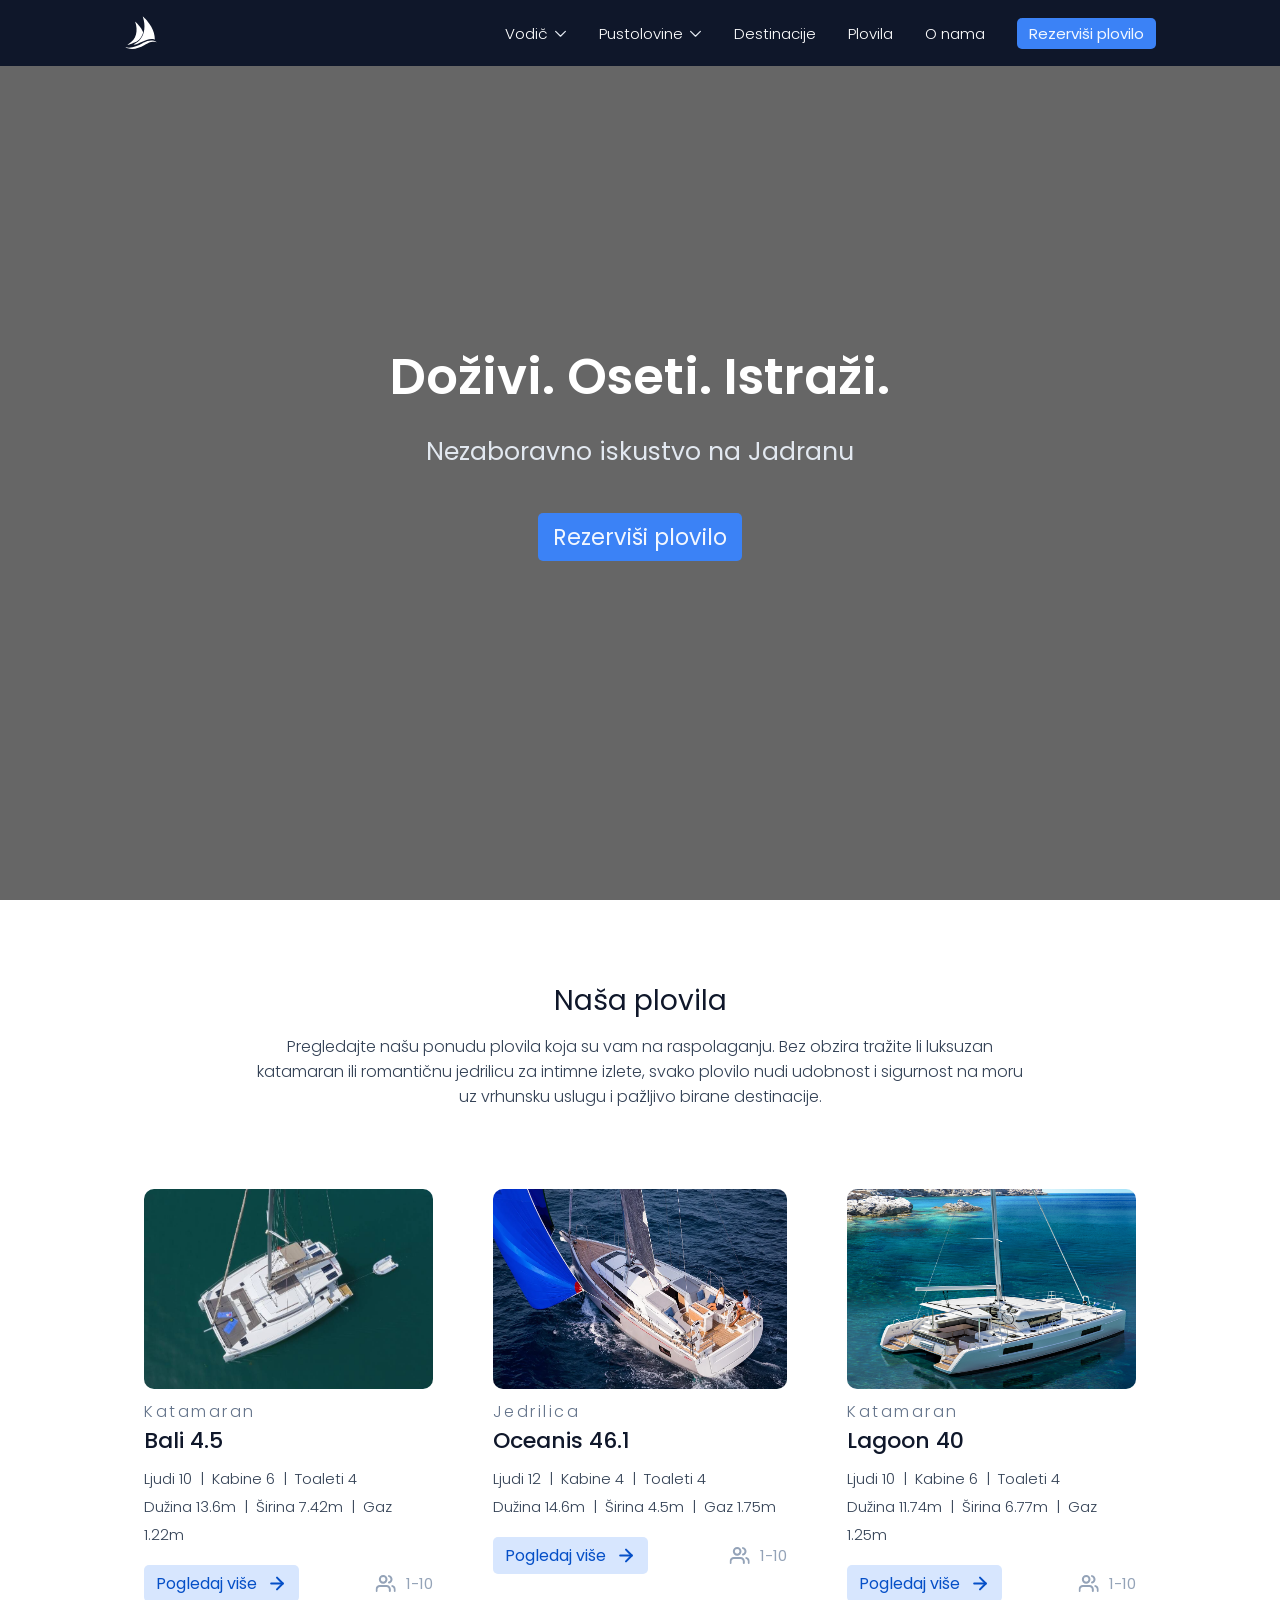
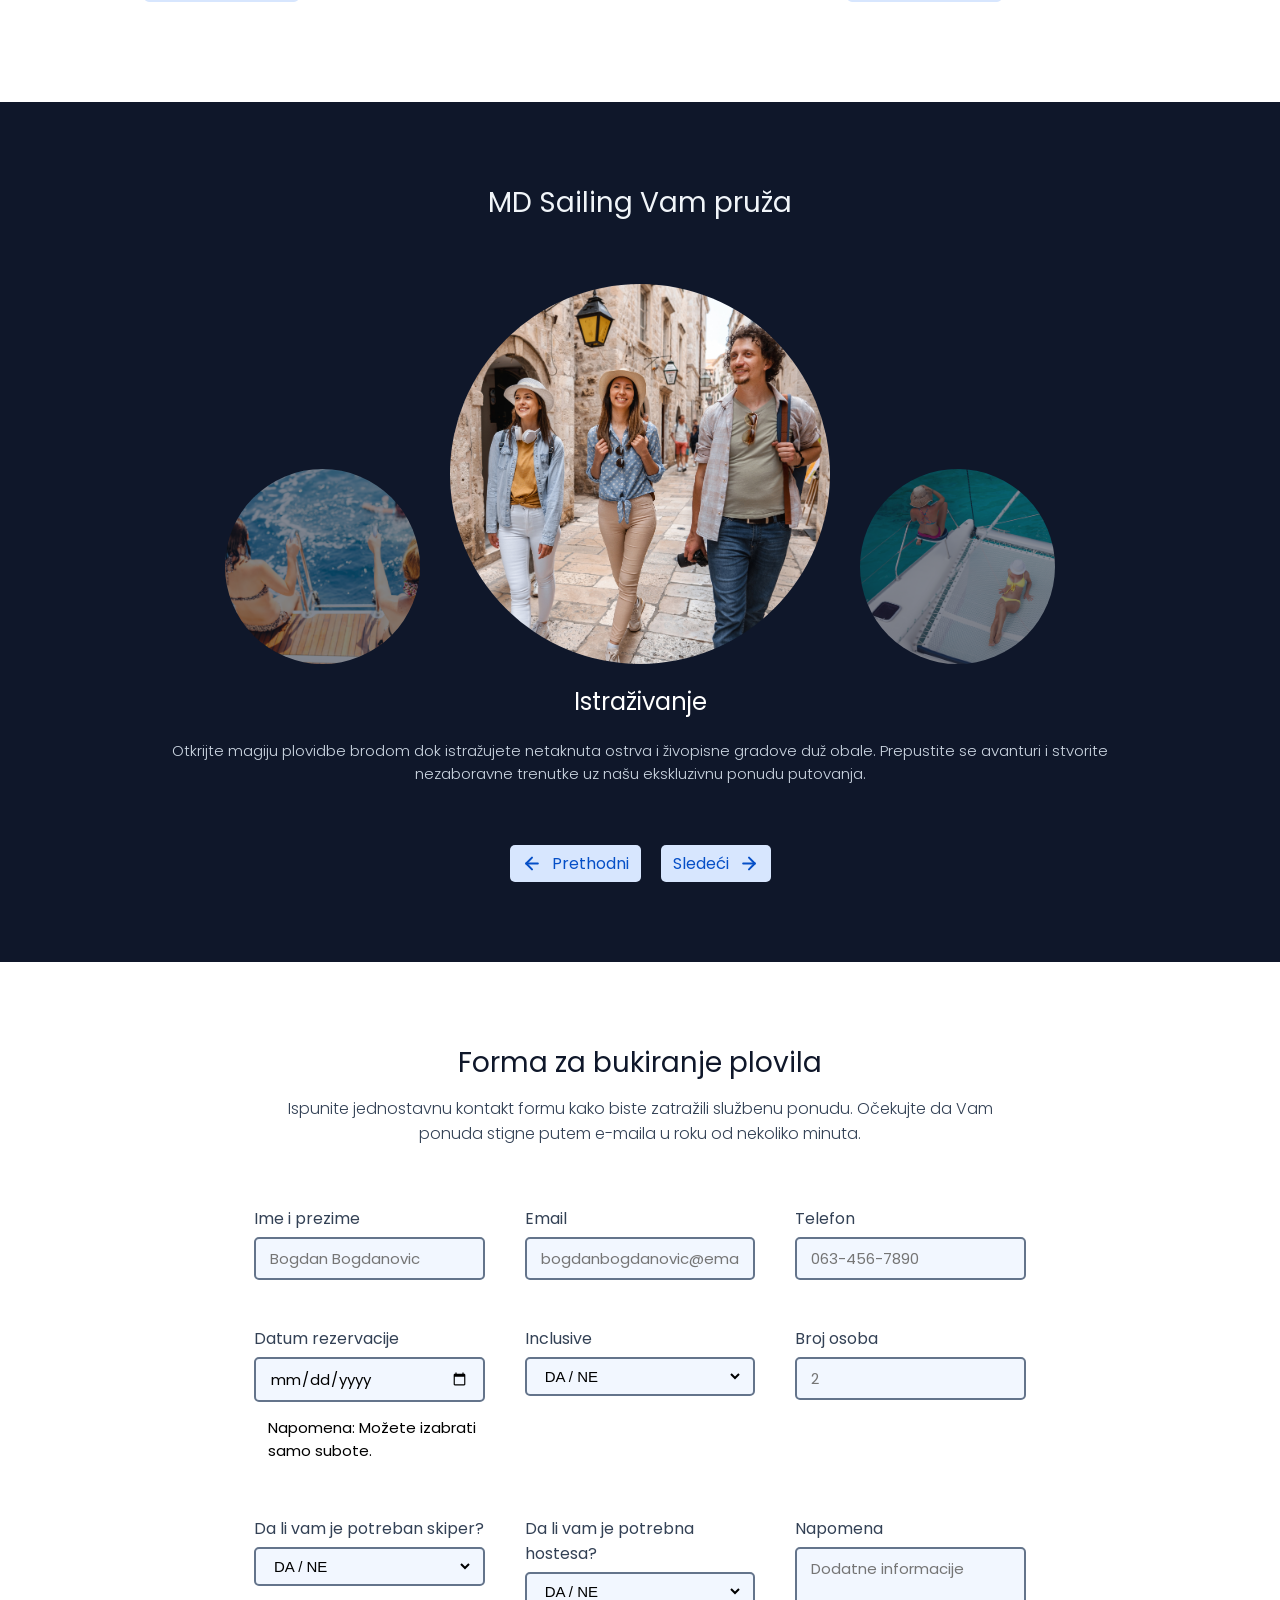
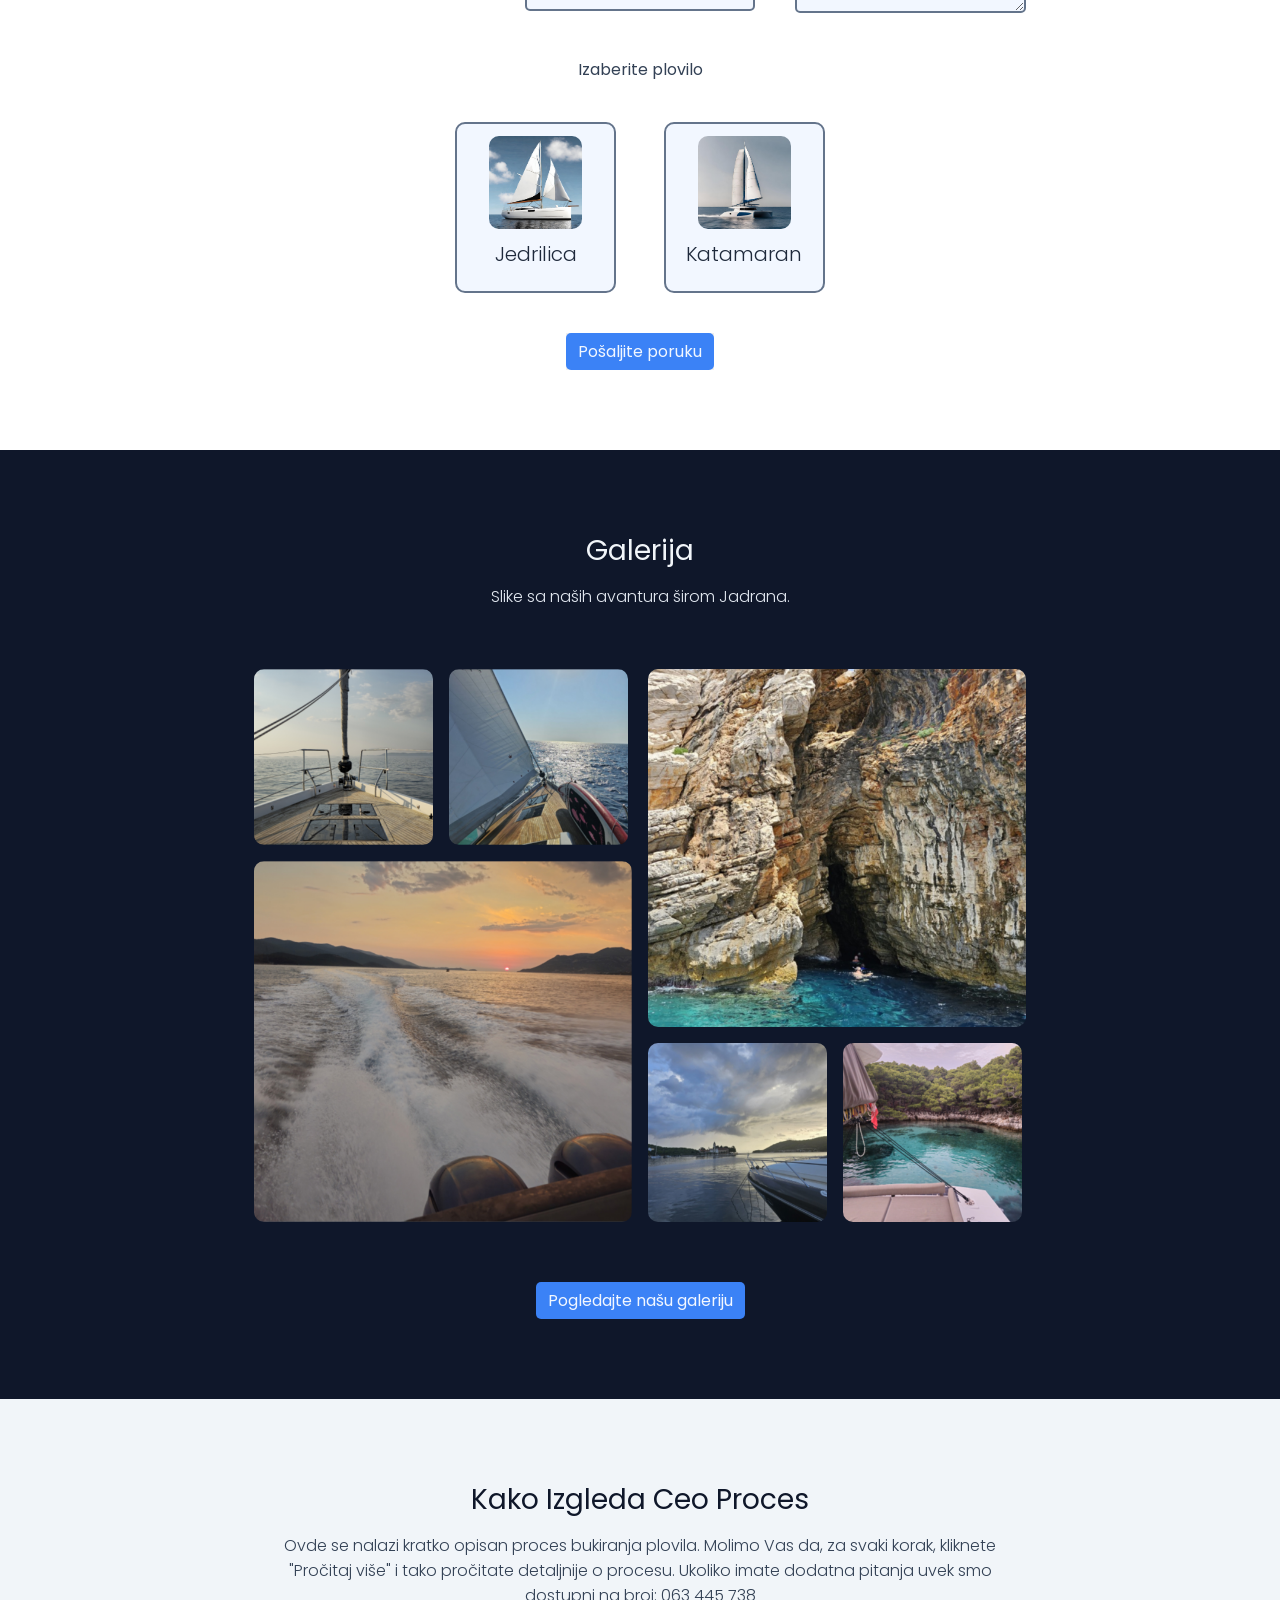
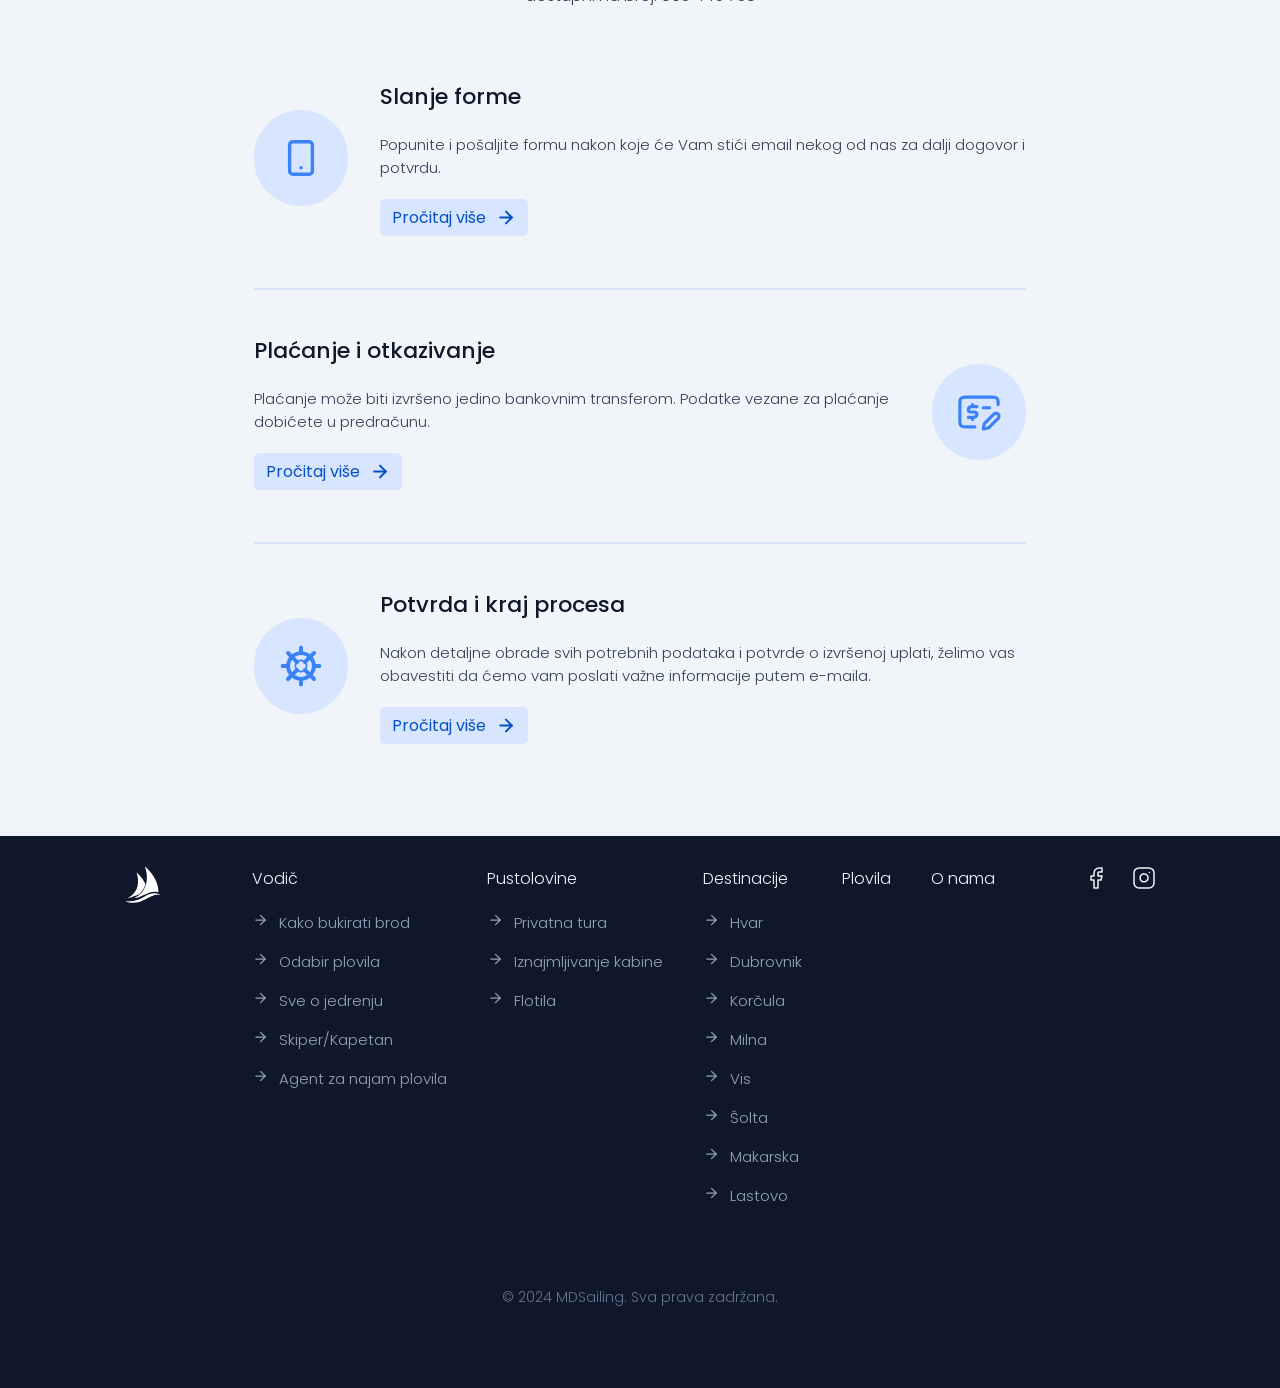
==== index.html @ d5109cc8 "Initial commit" ====
<!DOCTYPE html>
<html lang="sr">

<head>
    <meta charset="UTF-8">
    <meta name="viewport" content="width=device-width, initial-scale=1.0">
    <title>MD Sailing - vaš put to nezaboravnog iskustva na moru</title>
    <link rel="stylesheet" href="style.css">
    <link rel="preconnect" href="https://fonts.googleapis.com">
    <link rel="preconnect" href="https://fonts.gstatic.com" crossorigin>
    <link href="https://fonts.googleapis.com/css2?family=Poppins:wght@300;400;500;600&display=swap" rel="stylesheet">
    <link rel="icon" type="image/x-icon" href="./assets/logo/Logo.ico">
</head>

<body>
    <header class="header">
        <nav class="header__nav">
            <a class="header__logo-link" href="/index.html" >
                <img class="header__logo" src="./assets/svgs/logo-temp.svg" alt="logo" />
            </a>
            <ul class="header__list">
                <li class="header__item header__item__dropdown" id="vodic">
                    <a class="header__anchor">
                        Vodič
                    </a>
                    <img class="header__item__arrow" id="vodic-arrow" src="./assets/svgs/arrow-down.svg" alt="strelica na dole" />
                </li>
                <li class="header__item header__item__dropdown" id="pustolovine">
                    <a class="header__anchor">
                        Pustolovine
                    </a>
                    <img class="header__item__arrow" id="pustolovine-arrow" src="./assets/svgs/arrow-down.svg" alt="strelica na dole" />
                </li>
                <li class="header__item">
                    <a href="/destinacije" class="header__anchor">
                        Destinacije
                    </a>
                </li>
                <li class="header__item">
                    <a href="/plovila" class="header__anchor">
                        Plovila
                    </a>
                </li>
                <li class="header__item">
                    <a href="/o-nama" class="header__anchor">
                        O nama
                    </a>
                </li>
                <li class="header__item">
                    <a href="/index.html#sailing-form" class="CTA CTA__default CTA__primary">
                        Rezerviši plovilo
                    </a>
                </li>
            </ul>
            <button class="header__button" id="burgerButton" aria-label="burger button">
                <hr class="header__hr" id="hr1">
                <hr class="header__hr" id="hr2">
                <hr class="header__hr" id="hr3">
            </button>
            <menu class="header__menu" id="menu">
                <li class="header__menu__item" id="vodic-hamburger">
                    <a class="header__menu__anchor"> Vodič </a>
                    <img class="header__item__arrow" id="vodic-hamburger-arrow" src="./assets/svgs/arrow-down.svg" alt="strelica na dole" />
                </li>
                <menu class="header__vodic-hamburger-menu" id="vodic-hamburger-menu" >
                    <a class="header__vodic-hamburger-menu__item" href="/vodic.html#link-1" >
                        <img class="header__vodic-hamburger-menu__icon" src="./assets/svgs/footer-sublink-arrow.svg" />
                        <p class="header__vodic-hamburger-menu__text" >Kako bukirati brod</p>
                    </a>
                    <a class="header__vodic-hamburger-menu__item" href="/vodic.html#link-2" >
                        <img class="header__vodic-hamburger-menu__icon" src="./assets/svgs/footer-sublink-arrow.svg" />
                        <p class="header__vodic-hamburger-menu__text" >Sve o jedrenju</p>
                    </a>
                    <a class="header__vodic-hamburger-menu__item" href="/vodic.html#link-3" >
                        <img class="header__vodic-hamburger-menu__icon" src="./assets/svgs/footer-sublink-arrow.svg" />
                        <p class="header__vodic-hamburger-menu__text" >Odabir plovila</p>
                    </a>
                    <a class="header__vodic-hamburger-menu__item" href="/vodic.html#link-4" >
                        <img class="header__vodic-hamburger-menu__icon" src="./assets/svgs/footer-sublink-arrow.svg" />
                        <p class="header__vodic-hamburger-menu__text" >Skiper / Kapetan</p>
                    </a>
                    <a class="header__vodic-hamburger-menu__item" href="/vodic.html#link-5" >
                        <img class="header__vodic-hamburger-menu__icon" src="./assets/svgs/footer-sublink-arrow.svg" />
                        <p class="header__vodic-hamburger-menu__text" >Agent za najam plovila</p>
                    </a>
                </menu>
                <li class="header__menu__item" id="pustolovine-hamburger">
                    <a class="header__menu__anchor"> Pustolovine
                    </a>
                    <img class="header__item__arrow" id="pustolovine-hamburger-arrow" src="./assets/svgs/arrow-down.svg" alt="strelica na dole" />
                </li>
                <menu class="header__pustolovine-hamburger-menu" id="pustolovine-hamburger-menu" >
                    <a class="header__pustolovine-hamburger-menu__item" href="/pustolovine.html#link-1" >
                        <img class="header__pustolovine-hamburger-menu__icon" src="./assets/svgs/footer-sublink-arrow.svg" />
                        <p class="header__pustolovine-hamburger-menu__text" >Privatna tura</p>
                    </a>
                    <a class="header__pustolovine-hamburger-menu__item" href="/pustolovine.html#link-2" >
                        <img class="header__pustolovine-hamburger-menu__icon" src="./assets/svgs/footer-sublink-arrow.svg" />
                        <p class="header__pustolovine-hamburger-menu__text" >Iznajmljivanje kabine</p>
                    </a>
                    <a class="header__pustolovine-hamburger-menu__item" href="/pustolovine.html#link-3" >
                        <img class="header__pustolovine-hamburger-menu__icon" src="./assets/svgs/footer-sublink-arrow.svg" />
                        <p class="header__pustolovine-hamburger-menu__text" >Flotila</p>
                    </a>
                </menu>
                <li class="header__menu__item">
                    <a href="/destinacije" class="header__menu__anchor"> Destinacije
                    </a>
                </li>
                <li class="header__menu__item">
                    <a href="/plovila" class="header__menu__anchor"> Plovila
                    </a>
                </li>
                <li class="header__menu__item">
                    <a href="/o-nama" class="header__menu__anchor"> O nama
                    </a>
                </li>
                <li class="header__menu__item">
                    <a href="/index.html#sailing-form" class="CTA CTA__small CTA__primary">
                        Rezerviši plovilo
                    </a>
                </li>
            </menu>
        </nav>
        <menu class="header__vodic-menu" id="vodic-menu">
            <a class="header__vodic-menu__item" href="/vodic.html#link-1" >
                <img class="header__vodic-menu__icon" src="./assets/svgs/vodic-icon-1.svg" />
                <p class="header__vodic-menu__text" >Kako bukirati brod</p>
            </a>
            <a class="header__vodic-menu__item" href="/vodic.html#link-2" >
                <img class="header__vodic-menu__icon" src="./assets/svgs/vodic-icon-2.svg" />
                <p class="header__vodic-menu__text" >Odabir plovila</p>
            </a>
            <a class="header__vodic-menu__item" href="/vodic.html#link-3" >
                <img class="header__vodic-menu__icon" src="./assets/svgs/vodic-icon-3.svg" />
                <p class="header__vodic-menu__text" >Sve o jedrenju</p>
            </a>
            <a class="header__vodic-menu__item" href="/vodic.html#link-4" >
                <img class="header__vodic-menu__icon" src="./assets/svgs/vodic-icon-4.svg" />
                <p class="header__vodic-menu__text" >Skiper / Kapetan</p>
            </a>
            <a class="header__vodic-menu__item" href="/vodic.html#link-5" >
                <img class="header__vodic-menu__icon" src="./assets/svgs/vodic-icon-5.svg" />
                <p class="header__vodic-menu__text" >Agent za najam plovila</p>
            </a>
        </menu>
        <menu class="header__pustolovine-menu" id="pustolovine-menu">
            <a class="header__pustolovine-menu__item" href="/pustolovine.html#link-1" >
                <img class="header__pustolovine-menu__icon" src="./assets/svgs/pustolovina-icon-1.svg" />
                <p class="header__pustolovine-menu__text" >Privatna tura</p>
            </a>
            <a class="header__pustolovine-menu__item" href="/pustolovine.html#link-2" >
                <img class="header__pustolovine-menu__icon" src="./assets/svgs/pustolovina-icon-2.svg" />
                <p class="header__pustolovine-menu__text" >Iznajmljivanje kabine</p>
            </a>
            <a class="header__pustolovine-menu__item" href="/pustolovine.html#link-3" >
                <img class="header__pustolovine-menu__icon" src="./assets/svgs/pustolovina-icon-3.svg" />
                <p class="header__pustolovine-menu__text" >Flotila</p>
            </a>
        </menu>
    </header>
    <section class="section-hero" >
        <video class="section-hero__video" autoplay loop muted >
            <source src="./assets/images/home-page-video.mp4" type="video/mp4" >
        </video>
        <div class="section-hero__overlay" ></div>
        <div class="section-hero__text">
            <h1 class="heading__h1 section-hero__text__heading" > Doživi. Oseti. Istraži. </h1>
            <p class="paragraph__subheading-h1 paragraph__subheading-h1__lightmode section-hero__text__subheading" > Nezaboravno iskustvo na Jadranu </p>
        </div>
        <a class="CTA CTA__default CTA__primary" id="home-CTA" href="/index.html#sailing-form" >Rezerviši plovilo</a>
    </section>
    <section class="section section-plovila" >
        <div class="section__heading">
            <h2 class="heading__h2 heading__h2__lightmode" > Naša plovila </h2>
            <p class="paragraph__subheading-h2 paragraph__subheading-h2__lightmode" >Pregledajte našu ponudu plovila koja su vam na raspolaganju. Bez obzira tražite li luksuzan katamaran ili romantičnu jedrilicu za intimne izlete, svako plovilo nudi udobnost i sigurnost na moru uz vrhunsku uslugu i pažljivo birane destinacije.</p>
        </div>
        <div class="section-plovila__cards">
            <article class="section-plovila__card" >
                <img class="section-plovila__card__image" src="./assets/images/plovila/bali 4.5.jpg" alt="slika broda" />
                <div class="section-plovila__card__text">
                    <div class="section-plovila__card__title">
                        <p class="section-plovila__card__subheading" >Katamaran</p>
                        <p class="section-plovila__card__heading" >Bali 4.5</p>
                    </div>
                    <p class="section-plovila__card__paragraph" >
                        Ljudi 10 &nbsp|&nbsp Kabine 6 &nbsp|&nbsp Toaleti 4
                        <br>
                        Dužina 13.6m &nbsp|&nbsp Širina 7.42m &nbsp|&nbsp Gaz 1.22m
                    </p>
                </div>
                <div class="section-plovila__card__actions">
                    <a class="CTA CTA__small CTA__secondary" href="./plovila.html">Pogledaj više <img class="CTA__icon" src="./assets/svgs/arrow-right-secondary.svg" /></a>
                    <div class="section-plovila__card__info">
                        <img class="section-plovila__card__info__icon" src="./assets/svgs/users.svg" />
                        <p class="section-plovila__card__info__text" >  1-10 </p>
                    </div>
                </div>
            </article>
            <article class="section-plovila__card" >
                <img class="section-plovila__card__image" src="./assets/images/plovila/oceanis 46.1.webp" alt="slika broda" />
                <div class="section-plovila__card__text">
                    <div class="section-plovila__card__title">
                        <p class="section-plovila__card__subheading" >Jedrilica</p>
                        <p class="section-plovila__card__heading" >Oceanis 46.1</p>
                    </div>
                    <p class="section-plovila__card__paragraph" >
                        Ljudi 12 &nbsp|&nbsp Kabine 4 &nbsp|&nbsp Toaleti 4
                        <br>
                        Dužina 14.6m &nbsp|&nbsp Širina 4.5m &nbsp|&nbsp Gaz 1.75m
                    </p>
                </div>
                <div class="section-plovila__card__actions">
                    <a class="CTA CTA__small CTA__secondary" href="./plovila.html">Pogledaj više <img class="CTA__icon" src="./assets/svgs/arrow-right-secondary.svg" /></a>
                    <div class="section-plovila__card__info">
                        <img class="section-plovila__card__info__icon" src="./assets/svgs/users.svg" />
                        <p class="section-plovila__card__info__text" > 1-10 </p>
                    </div>
                </div>
            </article>
            <article class="section-plovila__card" >
                <img class="section-plovila__card__image" src="./assets/images/plovila/Lagoon-40.jpg" alt="slika broda" />
                <div class="section-plovila__card__text">
                    <div class="section-plovila__card__title">
                        <p class="section-plovila__card__subheading" >Katamaran</p>
                        <p class="section-plovila__card__heading" >Lagoon 40</p>
                    </div>
                    <p class="section-plovila__card__paragraph" >
                        Ljudi 10 &nbsp|&nbsp Kabine 6 &nbsp|&nbsp Toaleti 4
                        <br>
                        Dužina 11.74m &nbsp|&nbsp Širina 6.77m &nbsp|&nbsp Gaz 1.25m
                    </p>
                </div>
                <div class="section-plovila__card__actions">
                    <a class="CTA CTA__small CTA__secondary" href="./plovila.html">Pogledaj više <img class="CTA__icon" src="./assets/svgs/arrow-right-secondary.svg" /></a>
                    <div class="section-plovila__card__info">
                        <img class="section-plovila__card__info__icon" src="./assets/svgs/users.svg" />
                        <p class="section-plovila__card__info__text" > 1-10 </p>
                    </div>
                </div>
            </article>
        </div>
    </section>
    <section class="section section-plovila-2" >
        <div class="section__heading">
            <h2 class="heading__h2 heading__h2__darkmode" >MD Sailing Vam pruža</h2>
        </div>
        <div class="section-plovila-2__cards" >
            <article class="section-plovila-2__card-2" >
             
                <!-- <img class="section-plovila-2__card-2__image" src="./assets/images/prednosti/Istrazivanje.jpg" />
                <p class="section-plovila-2__card__heading" >Istraživanje</p>
                <p class="section-plovila-2__card__paragraph" >Otkrijte magiju plovidbe brodom dok istražujete netaknuta ostrva i živopisne gradove duž obale.
                    Prepustite se avanturi i stvorite nezaboravne trenutke uz našu ekskluzivnu ponudu putovanja.</p> -->
             
            </article>         
        </div>
        <div class="slider-btn-container">
            <a class="slider-btn CTA CTA__secondary CTA__small" id="prev">
                <img class="CTA__icon left-arrow" src="./assets/svgs/arrow-left-secondary.svg">
                Prethodni
            </a>
            <a class="slider-btn CTA CTA__secondary CTA__small" id="next">Sledeći
                <img class="CTA__icon" src="./assets/svgs/arrow-right-secondary.svg">
            </a>
        </div>

    </section>
    <section class="section section-form" id="sailing-form" >
        <div class="section__heading">
            <h2 class="heading__h2 heading__h2__lightmode" >Forma za bukiranje plovila</h2>
            <p class="paragraph__subheading-h2 paragraph__subheading-h2__lightmode" >Ispunite jednostavnu kontakt formu kako biste zatražili službenu ponudu. Očekujte da Vam ponuda stigne putem e-maila u roku od nekoliko minuta.</p>
        </div>
        <form class="section-form__body" >
            <div class="section-form__row">
                <div class="section-form__input-section">
                    <p class="section-form__input-title">Ime i prezime</p>
                    <div class="section-form__input-body">
                        <input class="section-form__input" name="name" placeholder="Bogdan Bogdanovic" />
                    </div>
                    <p class="section-form__input-warning">Ime mora imati bar 3 karaktera i ne sme sadržati brojeve!</p>
                </div>
                <div class="section-form__input-section">
                    <p class="section-form__input-title">Email</p>
                    <div class="section-form__input-body">
                        <input class="section-form__input" name="email" placeholder="bogdanbogdanovic@email.com" />
                    </div>
                    <p class="section-form__input-warning">Email mora biti u ispravnom formatu!</p>
                </div>
                <div class="section-form__input-section">
                    <p class="section-form__input-title">Telefon</p>
                    <div class="section-form__input-body">
                        <input class="section-form__input" name="phone" id="phone" maxlength="15" placeholder="063-456-7890" />
                    </div>
                    <p class="section-form__input-warning">Telefon mora biti u ispravnom formatu!</p>
                </div>
            </div>
            <div class="section-form__row">
                <div class="section-form__input-section">
                    <p class="section-form__input-title">Datum rezervacije</p>
                    <div class="section-form__input-body">
                        <input name="date" class="section-form__input" type="date" id="date" placeholder="mm/dd/yyyy" />
                    </div>
                    <p class="section-form__input">Napomena: Možete izabrati samo subote.</p>
                    <p class="section-form__input-warning">Morate izabrati datum. Dozvoljene su samo subote jer tada brodovi isplovljavaju!</p>
                </div>
                <div class="section-form__input-section">
                    <p class="section-form__input-title">Inclusive</p>
                    <div class="section-form__input-body">
                        <select class="section-form__input" name="inclusive" style="margin-right: 10px;" >
                            <option selected disabled >DA / NE</option>
                            <option value="DA" >DA</option>
                            <option value="NE" >NE</option>
                        </select>
                    </div>
                    <p class="section-form__input-warning">Morate odabrati neku opciju!</p>
                </div>
                <div class="section-form__input-section">
                    <p class="section-form__input-title">Broj osoba</p>
                    <div class="section-form__input-body">
                        <input class="section-form__input" name="people" placeholder="2" />
                    </div>
                    <p class="section-form__input-warning">Morate da upišete broj osoba od 1 do 6!</p>
                </div>
            </div>
            <div class="section-form__row">
                <div class="section-form__input-section">
                    <p class="section-form__input-title">Da li vam je potreban skiper?</p>
                    <div class="section-form__input-body">
                        <select class="section-form__input" name="skipper" style="margin-right: 10px; padding: 12px 16px;" >
                            <option selected disabled >DA / NE</option>
                            <option value="DA" >DA</option>
                            <option value="NE" >NE</option>
                        </select>
                    </div>
                    <p class="section-form__input-warning">Morate odabrati neku opciju!</p>
                </div>
                <div class="section-form__input-section">
                    <p class="section-form__input-title">Da li vam je potrebna hostesa?</p>
                    <div class="section-form__input-body">
                        <select class="section-form__input" name="hostess" style="margin-right: 10px; padding: 12px 16px;" >
                            <option selected disabled >DA / NE</option>
                            <option value="DA" >DA</option>
                            <option value="NE" >NE</option>
                        </select>
                    </div>
                    <p class="section-form__input-warning">Morate odabrati neku opciju!</p>
                </div>
                <div class="section-form__input-section">
                    <p class="section-form__input-title">Napomena</p>
                    <div class="section-form__input-body">
                        <textarea class="section-form__input" name="napomena" placeholder="Dodatne informacije" ></textarea>
                    </div>
                    <!-- <p class="section-form__input-warning">Morate da upišete !</p> -->
                </div>
            </div>
            <p class="section-form__input-title">Izaberite plovilo</p>
            <div class="section-form__radio-section">
                <div class="section-form__radio-body" id="radio-body-1">
                    <img class="section-form__radio-image" src="./assets/images/formimgs/Jedrilica.jpg" alt="slika broda" />
                    <p class="section-form__radio-text" > Jedrilica </p>
                    <input  type="radio" name="type" value="jedrilica" class="section-form__radio" id="radio-button-1" disabled />
                </div>
                <div class="section-form__radio-body" id="radio-body-2">
                    <img class="section-form__radio-image" src="./assets/images/formimgs/Katamaran.jpg" alt="slika broda" />
                    <p class="section-form__radio-text" > Katamaran </p>
                    <input type="radio" name="type" value="katamaran" class="section-form__radio" id="radio-button-2" disabled />
                </div>
            </div>
            <p class="section-form__input-warning" id="select-boat">Morate odabrati tip plovila!</p>
            <button type="submit" class="section-form__button" >
                <a class="CTA CTA__small CTA__primary" >
                    Pošaljite poruku
                </a>
            </button>
        </form>
    </section>
    <section class="section section-gallery" >
        <div class="section__heading">
            <h2 class="heading__h2 heading__h2__darkmode" > Galerija </h2>
            <p class="paragraph__subheading-h2 paragraph__subheading-h2__darkmode" >Slike sa naših avantura širom Jadrana.</p>
        </div>
        <div class="section-gallery__gallery">
            <div class="section-gallery__gallery__column">
                <div class="section-gallery__gallery__row">
                    <img class="section-gallery__gallery__image-2" src="./assets/images/gallery-image-1.png" />
                    <img class="section-gallery__gallery__image-2" src="./assets/images/gallery-image-2.png" />
                </div>
                <div class="section-gallery__gallery__row-large">
                    <img class="section-gallery__gallery__image" src="./assets/images/gallery-image-3.png" />
                </div>
            </div>
            <div class="section-gallery__gallery__column">
                <div class="section-gallery__gallery__row-large">
                    <img class="section-gallery__gallery__image" src="./assets/images/gallery-image-4.png" />
                </div>
                <div class="section-gallery__gallery__row">
                    <img class="section-gallery__gallery__image-2" src="./assets/images/gallery-image-5.png" />
                    <img class="section-gallery__gallery__image-2" src="./assets/images/gallery-image-6.png" />
                </div>
            </div>
        </div>
        <a href="/galerija.html" class="CTA CTA__small CTA__primary">
            Pogledajte našu galeriju
        </a>
    </section>
    <section class="section section-proces" >
        <div class="section__heading">
            <h2 class="heading__h2 heading__h2__lightmode" > Kako Izgleda Ceo Proces </h2>
            <p class="paragraph__subheading-h2 paragraph__subheading-h2__lightmode" >Ovde se nalazi kratko opisan proces bukiranja plovila. Molimo Vas da, za svaki korak, kliknete "Pročitaj više" i tako pročitate detaljnije o procesu. Ukoliko imate dodatna pitanja uvek smo dostupni na broj: 063 445 738</p>
        </div>
        <div class="section-proces__cards">
            <article class="section-proces__card" >
                <div class="section-proces__card__body">
                    <img class="section-proces__card__icon" src="./assets/svgs/process-icon-1.svg" alt="slika telefona" />
                </div>
                <div class="section-proces__card__content">
                    <p class="section-proces__card__heading">Slanje forme</p>
                    <p class="section-proces__card__paragraph" >Popunite i pošaljite formu nakon koje će Vam stići email nekog od nas za dalji dogovor i potvrdu.</p>
                    <a class="CTA CTA__small CTA__secondary" href="./vodic.html#blog-1">Pročitaj više <img class="CTA__icon" src="./assets/svgs/arrow-right-secondary.svg" /></a>
                </div>
            </article>
            <hr class="seperator" >
            <article class="section-proces__card section-proces__card-2" >
                <div class="section-proces__card__content">
                    <p class="section-proces__card__heading">Plaćanje i otkazivanje</p>
                    <p class="section-proces__card__paragraph" >Plaćanje može biti izvršeno jedino bankovnim transferom. Podatke vezane za plaćanje dobićete u predračunu.</p>
                    <a class="CTA CTA__small CTA__secondary" href="./vodic.html#blog-1">Pročitaj više <img class="CTA__icon" src="./assets/svgs/arrow-right-secondary.svg" /></a>
                </div>
                <div class="section-proces__card__body">
                    <img class="section-proces__card__icon" style="width: 52px; height: 52px;" src="./assets/svgs/process-icon-2.svg" alt="slika novcanice" />
                </div>
            </article>
            <hr class="seperator" >
            <article class="section-proces__card" >
                <div class="section-proces__card__body">
                    <img class="section-proces__card__icon" style="width: 64px; height: 64px;" src="./assets/svgs/process-icon-3.svg" alt="slika sidra" />
                </div>
                <div class="section-proces__card__content">
                    <p class="section-proces__card__heading">Potvrda i kraj procesa</p>
                    <p class="section-proces__card__paragraph" >Nakon detaljne obrade svih potrebnih podataka i potvrde o izvršenoj uplati, želimo vas obavestiti da ćemo vam poslati važne informacije putem e-maila.

                    </p>
                    <a class="CTA CTA__small CTA__secondary" href="./vodic.html#blog-1" >Pročitaj više <img class="CTA__icon" src="./assets/svgs/arrow-right-secondary.svg" /></a>
                </div>
            </article>
        </div>
    </section>
    <footer class="footer" >
        <div class="footer__body">
            <div class="footer__mobile">
                <img class="footer__mobile__logo" src="./assets/svgs/logo-temp.svg" />
                <div class="footer__mobile__social">
                    <a class="footer__mobile__social__link" >
                        <img class="footer__mobile__social__icon" src="./assets/svgs/social-icon-1.svg" />
                    </a>
                    <a class="footer__mobile__social__link" >
                        <img class="footer__mobile__social__icon" src="./assets/svgs/social-icon-3.svg" />
                    </a>
                </div>
            </div>
            <img class="footer__logo" src="./assets/svgs/logo-temp.svg" />
            <ul class="footer__links">
                <div class="footer__divider">
                    <li class="footer__link" >
                        <p class="footer__link__title" >Vodič</p>
                        <ul class="footer__sublinks" >
                            <li class="footer__sublink" >
                                <img class="footer__sublink__arrow" src="./assets/svgs/footer-sublink-arrow.svg" />
                                <a class="footer__sublink__anchor" href="/vodic.html#link-1" >Kako bukirati brod</a>
                            </li>
                            <li class="footer__sublink" >
                                <img class="footer__sublink__arrow" src="./assets/svgs/footer-sublink-arrow.svg" />
                                <a class="footer__sublink__anchor" href="/vodic.html#link-2" >Odabir plovila</a>
                            </li>
                            <li class="footer__sublink" >
                                <img class="footer__sublink__arrow" src="./assets/svgs/footer-sublink-arrow.svg" />
                                <a class="footer__sublink__anchor" href="/vodic.html#link-3" >Sve o jedrenju</a>
                            </li>
                            <li class="footer__sublink" >
                                <img class="footer__sublink__arrow" src="./assets/svgs/footer-sublink-arrow.svg" />
                                <a class="footer__sublink__anchor" href="/vodic.html#link-4" >Skiper/Kapetan</a>
                            </li>
                            <li class="footer__sublink" >
                                <img class="footer__sublink__arrow" src="./assets/svgs/footer-sublink-arrow.svg" />
                                <a class="footer__sublink__anchor" href="/vodic.html#link-5" >Agent za najam plovila</a>
                            </li>
                        </ul>
                    </li>
                    <li class="footer__link" >
                        <p class="footer__link__title" >Pustolovine</p>
                        <ul class="footer__sublinks" >
                            <li class="footer__sublink" >
                                <img class="footer__sublink__arrow" src="./assets/svgs/footer-sublink-arrow.svg" />
                                <a class="footer__sublink__anchor" href="/pustolovine.html#link-1" >Privatna tura</a>
                            </li>
                            <li class="footer__sublink" >
                                <img class="footer__sublink__arrow" src="./assets/svgs/footer-sublink-arrow.svg" />
                                <a class="footer__sublink__anchor" href="/pustolovine.html#link-2" >Iznajmljivanje kabine</a>
                            </li>
                            <li class="footer__sublink" >
                                <img class="footer__sublink__arrow" src="./assets/svgs/footer-sublink-arrow.svg" />
                                <a class="footer__sublink__anchor" href="/pustolovine.html#link-3" >Flotila</a>
                            </li>
                        </ul>
                    </li>
                </div>
                <div class="footer__divider">
                    <li class="footer__link" >
                        <p class="footer__link__title" >Destinacije</p>
                        <ul class="footer__sublinks" >
                            <li class="footer__sublink" >
                                <img class="footer__sublink__arrow" src="./assets/svgs/footer-sublink-arrow.svg" />
                                <a class="footer__sublink__anchor" href="/hvar.html">Hvar</a>
                            </li>
                            <li class="footer__sublink" >
                                <img class="footer__sublink__arrow" src="./assets/svgs/footer-sublink-arrow.svg" />
                                <a class="footer__sublink__anchor" href="/dubrovnik.html" >Dubrovnik</a>
                            </li>
                            <li class="footer__sublink" >
                                <img class="footer__sublink__arrow" src="./assets/svgs/footer-sublink-arrow.svg" />
                                <a class="footer__sublink__anchor" href="/korcula.html" >Korčula</a>
                            </li>
                            <li class="footer__sublink" >
                                <img class="footer__sublink__arrow" src="./assets/svgs/footer-sublink-arrow.svg" />
                                <a class="footer__sublink__anchor" href="/milna.html">Milna</a>
                            </li>
                            <li class="footer__sublink" >
                                <img class="footer__sublink__arrow" src="./assets/svgs/footer-sublink-arrow.svg" />
                                <a class="footer__sublink__anchor" href="/vis.html" >Vis</a>
                            </li>
                            <li class="footer__sublink" >
                                <img class="footer__sublink__arrow" src="./assets/svgs/footer-sublink-arrow.svg" />
                                <a class="footer__sublink__anchor" href="/solta.html" >Šolta</a>
                            </li>
                            <li class="footer__sublink" >
                                <img class="footer__sublink__arrow" src="./assets/svgs/footer-sublink-arrow.svg" />
                                <a class="footer__sublink__anchor" href="/makarska.html" >Makarska</a>
                            </li>
                            <li class="footer__sublink" >
                                <img class="footer__sublink__arrow" src="./assets/svgs/footer-sublink-arrow.svg" />
                                <a class="footer__sublink__anchor" href="/lastovo.html" >Lastovo</a>
                            </li>
                        </ul>
                    </li>
                    <li class="footer__link" >
                        <a class="footer__link__title" href="/plovila" >Plovila</a>
                    </li>
                    <li class="footer__link" >
                        <a class="footer__link__title" href="/o-nama" >O nama</a>
                    </li>
                </div>
            </ul>
            <div class="footer__social">
                <a class="footer__social__link" >
                    <img class="footer__social__icon" src="./assets/svgs/social-icon-1.svg" />
                </a>
                <a class="footer__social__link" >
                    <img class="footer__social__icon" src="./assets/svgs/social-icon-3.svg" />
                </a>
            </div>
        </div>
        <div class="footer__copyright">
            <p class="footer__copyright__text">© 2024 MDSailing. Sva prava zadržana.</p>
        </div>
    </footer>
    <script src="https://smtpjs.com/v3/smtp.js">
    </script>
    <script src="./index.js" >
    </script>
    <script src="./form.js" >
        
    </script>
</body>

</html>
---- style.css ----
body,
h1,
h2,
h3,
h4,
h5,
h6,
p {
  margin: 0;
}

body {
  width: 100%;
}

header,
div,
menu,
nav,
ul,
section,
article,
footer,
form {
  display: flex;
}

p,
a,
h1,
h2,
h3,
h4,
h5,
h6,
input,
textarea {
  font-family: "Poppins", sans-serif;
}

section {
  overflow: hidden;
}

.CTA {
  cursor: pointer;
  border-radius: 5px;
  text-decoration: none;
  display: flex;
  width: -moz-fit-content;
  width: fit-content;
  align-items: center;
}
.CTA__primary {
  color: #f2f7ff;
  background-color: #3b82f6;
  transition: ease-in-out 0.2s;
}
.CTA__primary:hover {
  transition: ease-in-out 0.2s;
  background-color: #5f9bfc;
}
.CTA__secondary {
  color: #054fc7;
  background-color: #d7e6fe;
  transition: ease-in-out 0.25s;
}
.CTA__secondary:hover {
  padding-left: 40px;
  transition: ease-in-out 0.25s;
}
@media (min-width: 1600px) or (min-height: 899px) {
  .CTA__default {
    font-size: 24px;
    font-weight: 400;
    padding: 4px 12px;
    transition: ease-in-out 0.25s;
  }
}
@media (max-width: 1600px) or (max-height: 899px) {
  .CTA__default {
    font-size: 15px;
    font-weight: 400;
    padding: 4px 12px;
    transition: ease-in-out 0.25s;
  }
}
@media (min-width: 1600px) or (min-height: 899px) {
  .CTA__small {
    font-size: 18px;
    font-weight: 400;
    padding: 6px 12px;
    transition: ease-in-out 0.25s;
  }
}
@media (max-width: 1600px) or (max-height: 899px) {
  .CTA__small {
    font-size: 16px;
    font-weight: 400;
    padding: 6px 12px;
  }
}
@media (max-width: 650px) {
  .CTA__small {
    font-size: 15px;
    font-weight: 400;
    padding: 6px 10px;
  }
}
.CTA__icon {
  margin-left: 10px;
}
.CTA__icon__small {
  width: 20px;
  height: 20px;
}
@media (max-width: 650px) {
  .CTA__icon {
    width: 16px;
    height: 16px;
  }
}

@media (max-width: 1600px) or (max-height: 899px) {
  #home-CTA {
    padding: 7px 15px;
    font-size: 1.4rem;
  }
}
@media (max-width: 650px) {
  #home-CTA {
    margin-top: 16px;
    padding: 9px 18px;
    font-size: 1.1rem;
  }
}

.heading__h1 {
  font-weight: 600;
  color: white;
  text-align: center;
}
@media (min-width: 1600px) or (min-height: 899px) {
  .heading__h1 {
    font-size: 56px;
  }
}
@media (max-width: 1600px) or (max-height: 899px) {
  .heading__h1 {
    font-size: 50px;
  }
}
@media (max-width: 1050px) or (max-height: 599px) {
  .heading__h1 {
    font-size: 36px;
  }
}
@media (max-width: 650px) {
  .heading__h1 {
    font-size: 32px;
  }
}
.heading__h2 {
  font-weight: 400;
  text-align: center;
}
@media (min-width: 1600px) or (min-height: 899px) {
  .heading__h2 {
    font-size: 36px;
  }
}
@media (max-width: 1600px) or (max-height: 899px) {
  .heading__h2 {
    font-size: 28px;
  }
}
@media (max-width: 1050px) or (max-height: 599px) {
  .heading__h2 {
    font-size: 24px;
  }
}
@media (max-width: 650px) {
  .heading__h2 {
    font-size: 24px;
  }
}
.heading__h2__lightmode {
  color: #0f172a;
}
.heading__h2__darkmode {
  color: #f1f5f9;
}

.paragraph__subheading-h1 {
  font-size: 30px;
  font-weight: 400;
  padding: 10px 50px;
  text-align: center;
}
@media (min-width: 1600px) or (min-height: 899px) {
  .paragraph__subheading-h1 {
    font-size: 30px;
  }
}
@media (max-width: 1600px) or (max-height: 899px) {
  .paragraph__subheading-h1 {
    font-size: 25px;
  }
}
@media (max-width: 1050px) or (max-height: 599px) {
  .paragraph__subheading-h1 {
    font-size: 22px;
    padding: 5px 20px;
  }
}
@media (max-width: 650px) {
  .paragraph__subheading-h1 {
    font-size: 18px;
  }
}
.paragraph__subheading-h1__lightmode {
  color: #e2e8f0;
}
.paragraph__subheading-h1__darkmode {
  color: #cbd5e1;
}
.paragraph__subheading-h2 {
  font-weight: 300;
  text-align: center;
}
@media (min-width: 1600px) or (min-height: 899px) {
  .paragraph__subheading-h2 {
    font-size: 18px;
    margin-top: 20px;
  }
}
@media (max-width: 1600px) or (max-height: 899px) {
  .paragraph__subheading-h2 {
    font-size: 16px;
    margin-top: 12px;
  }
}
@media (max-width: 1050px) or (max-height: 599px) {
  .paragraph__subheading-h2 {
    font-size: 15px;
    margin-top: 8px;
  }
}
@media (max-width: 650px) {
  .paragraph__subheading-h2 {
    font-size: 15px;
  }
}
.paragraph__subheading-h2__lightmode {
  color: #334155;
}
.paragraph__subheading-h2__darkmode {
  color: #e2e8f0;
}

.header__menu.active {
  transform: translateY(0);
  opacity: 1;
}

.header {
  background-color: #0f172a;
  width: 100%;
  align-items: center;
  box-sizing: border-box;
  position: fixed;
  z-index: 50;
}
.header__button {
  border: none;
  background: none;
  width: -moz-fit-content;
  width: fit-content;
  flex-direction: column;
  padding: 10px 0;
  width: 48px;
  z-index: 2000;
  display: none;
}
.header__button > :not(:last-child) {
  margin-bottom: -1px;
}
@media (max-width: 1050px) or (max-height: 599px) {
  .header__button {
    display: flex;
  }
}
.header__hr {
  height: 3px;
  background-color: white;
  border: none;
  border-radius: 10px;
  margin-right: 0;
}
@media (min-width: 1600px) or (min-height: 899px) {
  .header {
    padding: 0 192px;
    height: 80px;
  }
  .header__logo-link {
    width: 40px;
    height: 40px;
  }
  .header__logo {
    width: 40px;
    height: 40px;
  }
  .header__list > :not(:last-child) {
    margin-right: 48px;
  }
  .header__item__arrow {
    margin-left: 6px;
    width: 20px;
    height: 20px;
  }
  .header__anchor {
    font-size: 22px;
  }
}
@media (max-width: 1600px) or (max-height: 899px) {
  .header {
    padding: 0 124px;
    height: 66px;
  }
  .header__logo-link {
    width: 34px;
    height: 34px;
  }
  .header__logo {
    width: 34px;
    height: 34px;
  }
  .header__list > :not(:last-child) {
    margin-right: 32px;
  }
  .header__item__arrow {
    margin-left: 6px;
    width: 13px;
    height: 13px;
  }
  .header__anchor {
    font-size: 15px;
  }
}
@media (max-width: 1050px) or (max-height: 599px) {
  .header {
    padding: 0 16px;
    height: 64px;
  }
  .header__logo-link {
    width: 32px;
    height: 32px;
  }
  .header__logo {
    width: 32px;
    height: 32px;
  }
  .header__list {
    display: none;
  }
}
@media (max-width: 650px) {
  .header {
    height: 52px;
  }
  .header__list {
    display: none;
  }
}
.header__nav {
  height: 100%;
  width: 100%;
  justify-content: space-between;
  box-sizing: border-box;
  align-items: center;
  z-index: 20 !important;
  background-color: #0f172a;
  padding-top: 10px !important;
  padding-bottom: 10px !important;
}
.header__item {
  align-items: center;
  justify-content: center;
  display: flex;
}
.header__item__arrow {
  transition: 0.3s ease-in-out;
}
.header__item__arrow__show {
  transform: rotate(180deg);
  transition: 0.3s ease-in-out;
}
.header__item__dropdown {
  cursor: pointer !important;
}
.header__anchor {
  color: white;
  text-decoration: none;
  font-weight: 300;
}
.header__anchor__selected {
  font-weight: 500;
}
.header__list {
  align-items: center;
  list-style-type: none;
}
.header__menu {
  margin: 0;
  padding: 0;
  position: absolute;
  left: 0;
  top: 0;
  transform: translateY(-100vh);
  flex-direction: column;
  justify-content: center;
  width: 100vw;
  height: 100vh;
  background-color: #0f172a;
  transition: 0.3s ease-in-out;
  z-index: 3;
  opacity: 0;
  list-style: none;
  align-items: center;
}
@media (max-width: 1050px) or (max-height: 599px) {
  .header__menu > :not(:last-child) {
    margin-bottom: 24px;
  }
}
@media (max-width: 650px) {
  .header__menu > :not(:last-child) {
    margin-bottom: 16px;
  }
}
.header__menu__item {
  width: 150px;
  z-index: 30;
}
.header__menu__anchor {
  cursor: pointer;
  text-decoration: none;
  font-weight: 300;
  color: white;
}
@media (max-width: 1050px) or (max-height: 599px) {
  .header__menu__anchor {
    font-size: 20px;
  }
}
@media (max-width: 650px) {
  .header__menu__anchor {
    font-size: 18px;
  }
}
.header__vodic-menu, .header__pustolovine-menu {
  width: 100%;
  position: absolute;
  left: 0;
  padding: 12px 20px;
  list-style: none;
  display: flex;
  justify-content: center;
  box-sizing: border-box;
  background-color: #0f172a;
  transition: 0.3s ease-in-out;
  z-index: -20;
}
.header__vodic-menu > :not(:last-child), .header__pustolovine-menu > :not(:last-child) {
  margin-right: 16px;
}
@media (min-width: 1600px) or (min-height: 899px) {
  .header__vodic-menu, .header__pustolovine-menu {
    top: -180px;
  }
}
@media (max-width: 1600px) or (max-height: 899px) {
  .header__vodic-menu, .header__pustolovine-menu {
    top: -180px;
  }
}
@media (max-width: 1050px) or (max-height: 599px) {
  .header__vodic-menu, .header__pustolovine-menu {
    display: none;
  }
}
.header__vodic-menu__shown, .header__pustolovine-menu__shown {
  transition: 0.3s ease-in-out;
}
@media (min-width: 1600px) or (min-height: 899px) {
  .header__vodic-menu__shown, .header__pustolovine-menu__shown {
    top: 63px;
  }
}
@media (max-width: 1600px) or (max-height: 899px) {
  .header__vodic-menu__shown, .header__pustolovine-menu__shown {
    top: 50px;
  }
}
.header__vodic-menu__item, .header__pustolovine-menu__item {
  height: 100%;
  padding: 20px 0;
  box-sizing: border-box;
  display: flex;
  flex-direction: column;
  align-items: center;
  background-color: #0f172a;
  border-radius: 10px;
  cursor: pointer;
}
@media (min-width: 1600px) or (min-height: 899px) {
  .header__vodic-menu__item, .header__pustolovine-menu__item {
    width: 240px;
  }
}
@media (max-width: 1600px) or (max-height: 899px) {
  .header__vodic-menu__item, .header__pustolovine-menu__item {
    width: 220px;
  }
}
.header__vodic-menu__item > :not(:last-child), .header__pustolovine-menu__item > :not(:last-child) {
  margin-bottom: 10px;
}
.header__vodic-menu__text, .header__pustolovine-menu__text {
  color: #cbd5e1;
}
@media (min-width: 1600px) or (min-height: 899px) {
  .header__vodic-menu__text, .header__pustolovine-menu__text {
    font-size: 16px;
  }
}
@media (max-width: 1600px) or (max-height: 899px) {
  .header__vodic-menu__text, .header__pustolovine-menu__text {
    font-size: 15px;
  }
}
@media (min-width: 1600px) or (min-height: 899px) {
  .header__vodic-menu__icon, .header__pustolovine-menu__icon {
    width: 48px;
    height: 48px;
  }
}
@media (max-width: 1600px) or (max-height: 899px) {
  .header__vodic-menu__icon, .header__pustolovine-menu__icon {
    width: 40px;
    height: 40px;
  }
}
.header__vodic-menu__item {
  transition: 0.2s ease-in-out;
  text-decoration: none;
}
.header__vodic-menu__item:hover {
  background-color: #1e293b;
  transition: 0.2s ease-in-out;
}
.header__vodic-menu__item:hover * {
  color: #3b82f6;
}
.header__vodic-menu__item:hover img {
  filter: brightness(0) saturate(100%) invert(43%) sepia(75%) saturate(2923%) hue-rotate(203deg) brightness(100%) contrast(94%);
}
.header__pustolovine-menu__item {
  transition: 0.2s ease-in-out;
  text-decoration: none;
}
.header__pustolovine-menu__item:hover {
  transition: 0.2s ease-in-out;
  background-color: #1e293b;
}
.header__pustolovine-menu__item:hover * {
  color: #3b82f6;
}
.header__pustolovine-menu__item:hover img {
  filter: brightness(0) saturate(100%) invert(43%) sepia(75%) saturate(2923%) hue-rotate(203deg) brightness(100%) contrast(94%);
}
.header__vodic-hamburger-menu, .header__pustolovine-hamburger-menu {
  width: -moz-fit-content;
  width: fit-content;
  max-height: 0;
  z-index: -30;
  padding: 0;
  margin-top: 0;
  flex-direction: column;
  transition: 0.4s ease-in-out;
  opacity: 0;
  margin-bottom: 0px !important;
}
@media (max-width: 1050px) or (max-height: 599px) {
  .header__vodic-hamburger-menu, .header__pustolovine-hamburger-menu {
    margin-left: 40px;
  }
  .header__vodic-hamburger-menu > :not(:last-child), .header__pustolovine-hamburger-menu > :not(:last-child) {
    margin-bottom: 8px;
  }
}
@media (max-width: 650px) {
  .header__vodic-hamburger-menu, .header__pustolovine-hamburger-menu {
    margin-left: 10px;
  }
  .header__vodic-hamburger-menu > :not(:last-child), .header__pustolovine-hamburger-menu > :not(:last-child) {
    margin-bottom: 6px;
  }
}
.header__vodic-hamburger-menu a, .header__pustolovine-hamburger-menu a {
  pointer-events: none;
  text-decoration: none;
}
.header__vodic-hamburger-menu__item, .header__pustolovine-hamburger-menu__item {
  display: flex;
  align-items: center;
  cursor: default;
}
@media (max-width: 1050px) or (max-height: 599px) {
  .header__vodic-hamburger-menu__item > :not(:last-child), .header__pustolovine-hamburger-menu__item > :not(:last-child) {
    margin-right: 8px;
  }
}
@media (max-width: 650px) {
  .header__vodic-hamburger-menu__item > :not(:last-child), .header__pustolovine-hamburger-menu__item > :not(:last-child) {
    margin-right: 6px;
  }
}
.header__vodic-hamburger-menu__text, .header__pustolovine-hamburger-menu__text {
  color: #94a3b8;
}
@media (max-width: 1050px) or (max-height: 599px) {
  .header__vodic-hamburger-menu__text, .header__pustolovine-hamburger-menu__text {
    font-size: 16px;
  }
}
@media (max-width: 650px) {
  .header__vodic-hamburger-menu__text, .header__pustolovine-hamburger-menu__text {
    font-size: 14px;
  }
}
.header__vodic-hamburger-menu__icon, .header__pustolovine-hamburger-menu__icon {
  width: 16px;
  height: 16px;
}
.header__vodic-hamburger-menu__show, .header__pustolovine-hamburger-menu__show {
  max-height: 200px;
  transition: 0.4s ease-in-out;
  opacity: 1;
  margin-bottom: 16px !important;
}
.header__vodic-hamburger-menu__show a, .header__pustolovine-hamburger-menu__show a {
  pointer-events: visible;
}
#hr1 {
  width: 20px;
  transition: 0.2s ease-in-out;
}

#hr2 {
  width: 15px;
  transition: 0.2s ease-in-out;
}

#hr3 {
  width: 10px;
  transition: 0.2s ease-in-out;
}

.active #hr1 {
  width: 17.5px;
  height: 2px;
  transform: rotate(-45deg) translate(0px, 5.5px);
  transition: 0.2s ease-in-out;
}

.active #hr2 {
  width: 17.5px;
  height: 2px;
  transform: rotate(45deg) translate(0px, -5.5px);
  transition: 0.2s ease-in-out;
}

.active #hr3 {
  transform: translate(-12.5px, 0px);
  opacity: 0;
  transition: 0.2s ease-in-out;
}

.section-hero {
  align-items: center;
  justify-content: center;
  flex-direction: column;
  background-image: url("./assets/images/Slika za homepage za Telefon.jpg");
  background-repeat: no-repeat;
  background-size: cover;
  position: relative;
  background-position: center;
  overflow-x: hidden;
}
@media (min-width: 1600px) or (min-height: 899px) {
  .section-hero {
    height: 100vh;
  }
  .section-hero > :not(:last-child) {
    margin-bottom: 48px;
  }
}
@media (max-width: 1600px) or (max-height: 899px) {
  .section-hero {
    height: 100vh;
  }
  .section-hero > :not(:last-child) {
    margin-bottom: 32px;
  }
}
@media (max-width: 1050px) or (max-height: 599px) {
  .section-hero > :not(:last-child) {
    margin-bottom: 32px;
  }
}
.section-hero__text {
  flex-direction: column;
  z-index: 30;
}
.section-hero__text > :not(:last-child) {
  margin-bottom: 8px;
}
.section-hero .CTA {
  z-index: 30;
}
.section-hero__video {
  height: 100%;
  width: 100%;
  position: absolute;
  top: 0;
  left: 0;
  box-sizing: border-box;
  pointer-events: none;
  z-index: 1;
  overflow: hidden;
  -o-object-fit: cover;
     object-fit: cover;
}
@media (max-width: 650px) {
  .section-hero__video {
    display: none;
  }
}
.section-hero__overlay {
  position: absolute;
  height: 100%;
  width: 100%;
  top: 0;
  left: 0;
  background-color: black;
  opacity: 0.6;
  z-index: 1;
}

.section-hero-mini {
  height: 80vh !important;
}
@media (max-width: 1050px) or (max-height: 599px) {
  .section-hero-mini {
    background-repeat: no-repeat;
    background-size: cover;
  }
  .section-hero-mini > :not(:last-child) {
    margin-bottom: 32px;
  }
}

.section-hero-vodic {
  background-image: url("./assets/images/hero-image-vodic.png") !important;
}

.section-hero-destinacije {
  background-position: top;
  background-image: url("./assets/images/destinacije-cover.jpg") !important;
}

.section-hero-ostrvo-1 {
  background-position: bottom;
  background-image: url("./assets/images/hero-image-ostrvo-1.jpg") !important;
}

.section-hero-pustolovine {
  background-position: center;
  background-image: url("./assets/images/pustolovine-cover.jpg");
}

.section-hero-galerija {
  background-position: center;
  background-image: url("./assets/images/hero-image-galerija.jpg");
}

.section-hero-o-nama {
  background-position: center;
  background-image: url("./assets/images/hero-image-o-nama.png");
}

.section-hero-plovila {
  background-position: center;
  background-image: url("./assets/images/Plovila, pozadinska slika.jpg");
}

.section-content {
  width: 100%;
  box-sizing: border-box;
  flex-direction: column;
}
@media (min-width: 1600px) or (min-height: 899px) {
  .section-content {
    padding: 80px 322px;
  }
  .section-content > :not(:last-child) {
    margin-bottom: 50px;
  }
}
@media (max-width: 1600px) or (max-height: 899px) {
  .section-content {
    padding: 60px 124px;
  }
  .section-content > :not(:last-child) {
    margin-bottom: 40px;
  }
}
@media (max-width: 1050px) or (max-height: 599px) {
  .section-content {
    padding: 40px 109px;
  }
  .section-content > :not(:last-child) {
    margin-bottom: 30px;
  }
}
@media (max-width: 650px) {
  .section-content {
    padding: 20px 16px;
  }
  .section-content > :not(:last-child) {
    margin-bottom: 20px;
  }
}
@media (min-width: 1600px) or (min-height: 899px) {
  .section-content__group > :not(:last-child) {
    margin-right: 30px;
  }
}
@media (max-width: 1600px) or (max-height: 899px) {
  .section-content__group > :not(:last-child) {
    margin-right: 30px;
  }
}
@media (max-width: 650px) {
  .section-content__group {
    flex-direction: column;
    align-items: center;
  }
  .section-content__group > :not(:last-child) {
    margin-right: 0px;
  }
  .section-content__group > :not(:last-child) {
    margin-bottom: 24px;
  }
}
.section-content__navigation {
  width: 100%;
  list-style: none;
  justify-content: center;
  padding-left: 0px;
}
@media (min-width: 1600px) or (min-height: 899px) {
  .section-content__navigation > :not(:last-child) {
    margin-right: 30px;
  }
}
@media (max-width: 1600px) or (max-height: 899px) {
  .section-content__navigation > :not(:last-child) {
    margin-right: 30px;
  }
}
@media (max-width: 1050px) or (max-height: 599px) {
  .section-content__navigation {
    flex-direction: column;
    align-items: center;
  }
  .section-content__navigation > :not(:last-child) {
    margin-right: 0px;
  }
  .section-content__navigation > :not(:last-child) {
    margin-bottom: 24px;
  }
}
.section-content__navigation__item {
  background-color: #f2f7ff;
  border: 3px solid #9cc1fc;
  border-radius: 20px;
}
.section-content__navigation__item__selected {
  background-color: #3b82f6;
  border: 3px solid #3b82f6;
}
.section-content__navigation__item__selected .section-content__navigation__text {
  font-weight: 400;
  color: #f2f7ff;
}
@media (max-width: 650px) {
  .section-content__navigation__item {
    border: 2px solid #9cc1fc;
  }
  .section-content__navigation__item__selected {
    border: 2px solid #3b82f6;
  }
}
.section-content__navigation__button {
  background: none;
  border: none;
  border-radius: 20px;
  display: flex;
  cursor: pointer;
}
@media (min-width: 1600px) or (min-height: 899px) {
  .section-content__navigation__button {
    padding: 6px 14px;
  }
}
@media (max-width: 1600px) or (max-height: 899px) {
  .section-content__navigation__button {
    padding: 6px 14px;
  }
}
@media (max-width: 650px) {
  .section-content__navigation__button {
    padding: 6px 10px;
  }
}
.section-content__navigation__text {
  font-weight: 300;
  color: #054fc7;
}
@media (min-width: 1600px) or (min-height: 899px) {
  .section-content__navigation__text {
    font-size: 18px;
  }
}
@media (max-width: 1600px) or (max-height: 899px) {
  .section-content__navigation__text {
    font-size: 16px;
  }
}
@media (max-width: 1050px) or (max-height: 599px) {
  .section-content__navigation__text {
    font-size: 14px;
  }
}
@media (max-width: 650px) {
  .section-content__navigation__text {
    font-size: 14px;
  }
}
.section-content__seperator {
  width: 100%;
  height: 2px;
  background-color: #e2e8f0;
  border: black 0px solid;
}
.section-content__blog {
  flex-direction: column;
  max-height: 0px;
  opacity: 0 !important;
  transition: 0.5s ease-in-out;
  margin-bottom: 0px !important;
  position: relative;
  z-index: -10;
}
.section-content__blog * {
  max-height: 0px;
  transition: max-height 0.5s ease-in-out;
}
.section-content__blog h2, .section-content__blog h3, .section-content__blog p {
  cursor: default;
  width: -moz-fit-content;
  width: fit-content;
}
.section-content__blog__show {
  transition: 0.5s ease-in-out;
  max-height: 5000px;
  opacity: 1 !important;
  z-index: 10;
}
.section-content__blog__show h2, .section-content__blog__show h3, .section-content__blog__show p {
  cursor: text;
  width: -moz-fit-content;
  width: fit-content;
}
.section-content__blog__show * {
  transition: max-height 0.5s ease-in-out;
  max-height: 6000px;
}
@media (min-width: 1600px) or (min-height: 899px) {
  .section-content__blog > :not(:last-child) {
    margin-bottom: 60px;
  }
}
@media (max-width: 1600px) or (max-height: 899px) {
  .section-content__blog > :not(:last-child) {
    margin-bottom: 60px;
  }
}
@media (max-width: 1050px) or (max-height: 599px) {
  .section-content__blog > :not(:last-child) {
    margin-bottom: 40px;
  }
}
@media (max-width: 650px) {
  .section-content__blog > :not(:last-child) {
    margin-bottom: 30px;
  }
}
.section-content__blog__heading {
  color: #0f172a;
  font-weight: 500;
}
@media (min-width: 1600px) or (min-height: 899px) {
  .section-content__blog__heading {
    font-size: 36px;
  }
}
@media (max-width: 1600px) or (max-height: 899px) {
  .section-content__blog__heading {
    font-size: 32px;
  }
}
@media (max-width: 1050px) or (max-height: 599px) {
  .section-content__blog__heading {
    font-size: 28px;
  }
}
@media (max-width: 650px) {
  .section-content__blog__heading {
    font-size: 20px;
  }
}
.section-content__blog__article {
  flex-direction: column;
}
.section-content__blog__article > :not(:last-child) {
  margin-bottom: 40px;
}
@media (max-width: 650px) {
  .section-content__blog__article > :not(:last-child) {
    margin-bottom: 20px;
  }
}
.section-content__blog__section {
  flex-direction: column;
}
.section-content__blog__section > :not(:last-child) {
  margin-bottom: 20px;
}
@media (max-width: 650px) {
  .section-content__blog__section > :not(:last-child) {
    margin-bottom: 12px;
  }
}
.section-content__blog__section__heading {
  font-weight: 400;
  color: #0f172a;
}
@media (min-width: 1600px) or (min-height: 899px) {
  .section-content__blog__section__heading {
    font-size: 24px;
  }
}
@media (max-width: 1600px) or (max-height: 899px) {
  .section-content__blog__section__heading {
    font-size: 22px;
  }
}
@media (max-width: 1050px) or (max-height: 599px) {
  .section-content__blog__section__heading {
    font-size: 18px;
  }
}
@media (max-width: 650px) {
  .section-content__blog__section__heading {
    font-size: 16px;
  }
}
.section-content__blog__section__paragraph {
  font-weight: 300;
  color: #0f172a;
}
@media (min-width: 1600px) or (min-height: 899px) {
  .section-content__blog__section__paragraph {
    font-size: 18px;
  }
}
@media (max-width: 1600px) or (max-height: 899px) {
  .section-content__blog__section__paragraph {
    font-size: 16px;
  }
}
@media (max-width: 1050px) or (max-height: 599px) {
  .section-content__blog__section__paragraph {
    font-size: 14px;
  }
}
@media (max-width: 650px) {
  .section-content__blog__section__paragraph {
    font-size: 14px;
  }
}
.section-content__blog__section__span {
  font-weight: 500;
}
.section-content__blog__section__list {
  flex-direction: column;
}
.section-content__blog__section__list > :not(:last-child) {
  margin-bottom: 20px;
}
.section-content__blog__images {
  width: 100%;
  justify-content: center;
}
.section-content__blog__images > :not(:last-child) {
  margin-right: 40px;
}
@media (max-width: 1050px) or (max-height: 599px) {
  .section-content__blog__images {
    flex-direction: column;
    align-items: center;
  }
  .section-content__blog__images > :not(:last-child) {
    margin-right: 0px;
  }
  .section-content__blog__images > :not(:last-child) {
    margin-bottom: 20px;
  }
  .section-content__blog__images img {
    width: 80%;
  }
}
.section-content__blog__image {
  border-radius: 12.5px;
  width: 70%;
}

.section-content__blog__images-includes {
  display: grid;
  grid-template-columns: repeat(auto-fill, minmax(350px, 1fr));
  grid-gap: 20px;
}

.section-content__blog__image-includes {
  position: relative;
  width: 100%;
  height: -moz-min-content;
  height: min-content;
}
.section-content__blog__image-includes .image-overlay {
  position: absolute;
  bottom: 0;
  left: 0;
  right: 0;
  background-color: rgba(0, 0, 0, 0.35);
  color: white;
  padding: 15px 10px; /* Padding top and bottom, left and right */
  text-align: center; /* Center the text horizontally */
  border-radius: 0 0 8px 8px; /* Rounded bottom corners */
  justify-content: center;
  font-family: "Poppins", sans-serif;
  font-size: 1.15rem;
}

.section-content__blog__image-includes img {
  width: 100%;
  height: auto;
  border-radius: 8px; /* Rounded corners for images */
}

@media screen and (max-width: 768px) {
  .section-content__blog__images {
    grid-template-columns: repeat(auto-fill, minmax(150px, 1fr));
    grid-gap: 5px; /* Reduce gap for smaller screens */
  }
}
.center-subheading {
  margin: 0 auto;
  text-align: center;
}

.section-plovila__cards {
  box-sizing: border-box;
}
@media (min-width: 1600px) or (min-height: 899px) {
  .section-plovila__cards {
    padding: 0 0px;
  }
  .section-plovila__cards > :not(:last-child) {
    margin-right: 24px;
  }
}
@media (max-width: 1600px) or (max-height: 899px) {
  .section-plovila__cards {
    padding: 0 0px;
  }
  .section-plovila__cards > :not(:last-child) {
    margin-right: 20px;
  }
}
@media (max-width: 1050px) or (max-height: 599px) {
  .section-plovila__cards {
    flex-direction: column;
  }
  .section-plovila__cards > :not(:last-child) {
    margin-right: 0px;
  }
  .section-plovila__cards > :not(:last-child) {
    margin-bottom: 16px;
  }
}
@media (max-width: 650px) {
  .section-plovila__cards {
    flex-direction: column;
  }
  .section-plovila__cards > :not(:last-child) {
    margin-right: 0px;
  }
  .section-plovila__cards > :not(:last-child) {
    margin-bottom: 40px;
  }
}
.section-plovila__card {
  flex-direction: column;
  border-radius: 10px;
  transition: 0.3s ease-out;
}
@media (min-width: 1600px) or (min-height: 899px) {
  .section-plovila__card {
    padding: 32px;
  }
}
@media (max-width: 1600px) or (max-height: 899px) {
  .section-plovila__card {
    padding: 20px;
  }
}
@media (max-width: 1050px) or (max-height: 599px) {
  .section-plovila__card {
    padding: 20px;
  }
}
@media (max-width: 650px) {
  .section-plovila__card {
    padding: 0;
  }
  .section-plovila__card:hover {
    transition: 0.3s ease-out;
    box-shadow: none !important;
  }
}
.section-plovila__card__image {
  border-radius: 10px;
  width: 100%;
}
.section-plovila__card__text {
  flex-direction: column;
}
@media (min-width: 1600px) or (min-height: 899px) {
  .section-plovila__card__text {
    padding-top: 12px;
    padding-bottom: 20px;
  }
  .section-plovila__card__text > :not(:last-child) {
    margin-bottom: 16px;
  }
}
@media (max-width: 1600px) or (max-height: 899px) {
  .section-plovila__card__text {
    padding-top: 10px;
    padding-bottom: 16px;
  }
  .section-plovila__card__text > :not(:last-child) {
    margin-bottom: 8px;
  }
}
@media (max-width: 650px) {
  .section-plovila__card__text > :not(:last-child) {
    margin-bottom: 4px;
  }
}
.section-plovila__card__title {
  flex-direction: column;
}
.section-plovila__card__title > :not(:last-child) {
  margin-right: 4px;
}
.section-plovila__card__actions {
  width: 100%;
  justify-content: space-between;
}
.section-plovila__card__subheading {
  color: #64748b;
  font-weight: 300;
  letter-spacing: 2.5px;
}
@media (min-width: 1600px) or (min-height: 899px) {
  .section-plovila__card__subheading {
    font-size: 18px;
  }
}
@media (max-width: 1600px) or (max-height: 899px) {
  .section-plovila__card__subheading {
    font-size: 16px;
  }
}
.section-plovila__card__heading {
  color: #0f172a;
  font-weight: 500;
}
@media (min-width: 1600px) or (min-height: 899px) {
  .section-plovila__card__heading {
    font-size: 24px;
  }
}
@media (max-width: 1600px) or (max-height: 899px) {
  .section-plovila__card__heading {
    font-size: 22px;
  }
}
@media (max-width: 1050px) or (max-height: 599px) {
  .section-plovila__card__heading {
    font-size: 20px;
  }
}
@media (max-width: 650px) {
  .section-plovila__card__heading {
    font-size: 18px;
  }
}
.section-plovila__card__paragraph {
  color: #334155;
  font-weight: 300;
}
@media (min-width: 1600px) or (min-height: 899px) {
  .section-plovila__card__paragraph {
    font-size: 16px;
    line-height: 36px;
  }
}
@media (max-width: 1600px) or (max-height: 899px) {
  .section-plovila__card__paragraph {
    font-size: 15px;
    line-height: 28px;
  }
}
@media (max-width: 650px) {
  .section-plovila__card__paragraph {
    font-size: 14px;
    line-height: 24px;
  }
}
.section-plovila__card__paragraph__list {
  padding-left: 12px;
  flex-direction: column;
  list-style-type: none;
}
.section-plovila__card__info {
  color: #94a3b8;
  align-items: center;
}
.section-plovila__card__info > :not(:last-child) {
  margin-right: 10px;
}
.section-plovila__card__info__text {
  width: 100%;
}
@media (min-width: 1600px) or (min-height: 899px) {
  .section-plovila__card__info__text {
    font-size: 16px;
  }
}
@media (max-width: 1600px) or (max-height: 899px) {
  .section-plovila__card__info__text {
    font-size: 15px;
  }
}
.section-plovila__card:hover {
  transition: 0.3s ease-out;
  box-shadow: 0px 2px 10px 0px rgba(0, 0, 0, 0.2);
}

.section-plovila-2 {
  background-color: #0f172a;
  overflow: hidden;
}
@media (min-width: 1600px) or (min-height: 899px) {
  .section-plovila-2__cards {
    padding: 0 10px;
  }
  .section-plovila-2__cards > :not(:last-child) {
    margin-right: 48px;
  }
}
@media (max-width: 1600px) or (max-height: 899px) {
  .section-plovila-2__cards {
    padding: 0 0px;
  }
  .section-plovila-2__cards > :not(:last-child) {
    margin-right: 24px;
  }
}
@media (max-width: 1050px) or (max-height: 599px) {
  .section-plovila-2__cards {
    padding: 0 !important;
    flex-direction: column;
  }
  .section-plovila-2__cards > :not(:last-child) {
    margin-right: 0px;
  }
  .section-plovila-2__cards > :not(:last-child) {
    margin-bottom: 48px;
  }
}
.section-plovila-2__card {
  flex-direction: column;
  align-items: center;
  justify-content: center;
  border-radius: 12.5px;
  background-size: cover;
  position: relative;
  background-repeat: no-repeat;
}
@media (min-width: 1600px) or (min-height: 899px) {
  .section-plovila-2__card {
    padding: 0px 64px;
    height: 450px;
  }
  .section-plovila-2__card > :not(:last-child) {
    margin-bottom: 24px;
  }
}
@media (max-width: 1600px) or (max-height: 899px) {
  .section-plovila-2__card {
    padding: 0px 52px;
    height: 400px;
  }
  .section-plovila-2__card > :not(:last-child) {
    margin-bottom: 20px;
  }
}
@media (max-width: 1050px) or (max-height: 599px) {
  .section-plovila-2__card {
    height: 300px;
  }
}
@media (max-width: 650px) {
  .section-plovila-2__card {
    height: 250px;
  }
}
.section-plovila-2__card * {
  opacity: 0;
}
@media (max-width: 650px) {
  .section-plovila-2__card * {
    opacity: 1;
  }
}
.section-plovila-2__card__heading {
  font-weight: 400;
  color: white;
  z-index: 2;
}
@media (min-width: 1600px) or (min-height: 899px) {
  .section-plovila-2__card__heading {
    font-size: 32px;
  }
}
@media (max-width: 1600px) or (max-height: 899px) {
  .section-plovila-2__card__heading {
    font-size: 24px;
  }
}
@media (max-width: 650px) {
  .section-plovila-2__card__heading {
    font-size: 20px;
  }
}
.section-plovila-2__card__paragraph {
  font-weight: 300;
  color: #cbd5e1;
  text-align: center;
  z-index: 2;
}
@media (min-width: 1600px) or (min-height: 899px) {
  .section-plovila-2__card__paragraph {
    font-size: 16px;
  }
}
@media (max-width: 1600px) or (max-height: 899px) {
  .section-plovila-2__card__paragraph {
    font-size: 15px;
  }
}
@media (max-width: 650px) {
  .section-plovila-2__card__paragraph {
    font-size: 13px;
  }
}
.section-plovila-2__card .CTA {
  z-index: 2;
}
.section-plovila-2__card .CTA__icon {
  z-index: 2;
}
.section-plovila-2__card__overlay {
  background-color: black;
  position: absolute;
  width: 100%;
  height: 100%;
  border-radius: 12.5px;
  margin-bottom: 0px !important;
  transition: 0.35s ease-in-out;
}
@media (max-width: 650px) {
  .section-plovila-2__card__overlay {
    opacity: 0.55;
  }
}
.section-plovila-2__card:hover .section-plovila-2__card__overlay {
  transition: 0.3s ease-in-out;
  opacity: 0.55;
}
.section-plovila-2__card:hover .section-plovila-2__card__heading,
.section-plovila-2__card:hover .section-plovila-2__card__paragraph,
.section-plovila-2__card:hover .CTA,
.section-plovila-2__card:hover .CTA__icon {
  transition: 0.2s ease-in-out;
  opacity: 1;
}
.section-plovila-2__card-2 {
  flex-direction: column;
  align-items: center;
  width: 100%;
}
@media (min-width: 1600px) or (min-height: 899px) {
  .section-plovila-2__card-2 {
    padding: 0px 40px;
  }
  .section-plovila-2__card-2 > :not(:last-child) {
    margin-bottom: 24px;
  }
}
@media (max-width: 1600px) or (max-height: 899px) {
  .section-plovila-2__card-2 {
    padding: 0px 24px;
  }
  .section-plovila-2__card-2 > :not(:last-child) {
    margin-bottom: 20px;
  }
}
@media (max-width: 1050px) or (max-height: 599px) {
  .section-plovila-2__card-2 {
    width: auto;
  }
}
@media (max-width: 650px) {
  .section-plovila-2__card-2 {
    width: auto;
  }
}
.section-plovila-2__card-2__image {
  width: 60%;
  aspect-ratio: 1;
  border-radius: 50%;
  background-size: 100%;
  height: 320px;
  width: 320px;
}
@media (max-width: 650px) {
  .section-plovila-2__card-2__image {
    height: 220px;
    width: 220px;
  }
}
@media (min-width: 1200px) or (min-height: 899px) {
  .section-plovila-2__card-2__image {
    width: 380px;
    height: 380px;
  }
}

.slider-btn-container {
  display: flex;
  justify-content: center;
  margin: 0 auto;
  gap: 20px;
}

.slider-img-container {
  display: flex;
  gap: 30px;
  align-items: baseline;
}

.current-slide {
  opacity: 1;
}

.small-img {
  width: 130px;
  height: 130px;
  opacity: 0.5;
}
@media (min-width: 1000px) or (min-height: 899px) {
  .small-img {
    width: 175px;
    height: 175px;
  }
}
@media (min-width: 1500px) or (min-height: 899px) {
  .small-img {
    width: 195px;
    height: 195px;
  }
}
.small-img:hover {
  opacity: 1 !important; /* Increase opacity on hover */
}

.section-plovila-2__card-2__image {
  transition: opacity 0.5s ease-in-out, transform 0.5s ease-in-out;
}

.current-slide {
  opacity: 1;
  transform: translateX(0%);
}

@media (min-width: 1600px) or (min-height: 899px) {
  .section-contact__content > :not(:last-child) {
    margin-right: 50px;
  }
}
@media (max-width: 1600px) or (max-height: 899px) {
  .section-contact__content > :not(:last-child) {
    margin-right: 50px;
  }
}
@media (max-width: 1050px) or (max-height: 599px) {
  .section-contact__content {
    flex-direction: column-reverse;
  }
  .section-contact__content > :not(:last-child) {
    margin-right: 0px;
  }
  .section-contact__content > :last-child {
    margin-bottom: 60px;
  }
}
@media (max-width: 650px) {
  .section-contact__content {
    flex-direction: column-reverse;
  }
  .section-contact__content > :last-child {
    margin-bottom: 40px;
  }
}
.section-contact__content__info {
  width: 60%;
  height: 100%;
  border-radius: 10px;
  background-size: cover;
  flex-direction: column;
  background-color: #0f172a;
  box-sizing: border-box;
}
.section-contact__content__info #contact-logo {
  color: #0f172a;
  width: 56px;
  height: 56px;
}
@media (min-width: 1600px) or (min-height: 899px) {
  .section-contact__content__info {
    padding: 40px 50px;
  }
  .section-contact__content__info > :not(:last-child) {
    margin-bottom: 60px;
  }
}
@media (max-width: 1600px) or (max-height: 899px) {
  .section-contact__content__info {
    padding: 25px 40px;
  }
  .section-contact__content__info > :not(:last-child) {
    margin-bottom: 60px;
  }
}
@media (max-width: 1050px) or (max-height: 599px) {
  .section-contact__content__info {
    padding: 25px 40px;
    width: 100%;
  }
  .section-contact__content__info > :not(:last-child) {
    margin-bottom: 60px;
  }
}
@media (max-width: 650px) {
  .section-contact__content__info {
    padding: 25px 30px;
    width: 100%;
  }
  .section-contact__content__info > :not(:last-child) {
    margin-bottom: 20px;
  }
}
.section-contact__content__info__article {
  background-color: #f2f7ff;
  border-radius: 7.5px;
}
@media (min-width: 1600px) or (min-height: 899px) {
  .section-contact__content__info__article {
    padding: 16px 32px;
  }
  .section-contact__content__info__article > :not(:last-child) {
    margin-right: 32px;
  }
}
@media (max-width: 1600px) or (max-height: 899px) {
  .section-contact__content__info__article {
    padding: 16px 20px;
  }
  .section-contact__content__info__article > :not(:last-child) {
    margin-right: 28px;
  }
}
@media (max-width: 1050px) or (max-height: 599px) {
  .section-contact__content__info__article {
    padding: 16px 20px;
  }
  .section-contact__content__info__article > :not(:last-child) {
    margin-right: 28px;
  }
}
@media (max-width: 650px) {
  .section-contact__content__info__article {
    flex-direction: column;
    padding: 16px 0px;
    align-items: center;
  }
  .section-contact__content__info__article > :not(:last-child) {
    margin-right: 0px;
  }
  .section-contact__content__info__article > :not(:last-child) {
    margin-bottom: 8px;
  }
}
.section-contact__content__info__icon-body {
  background-color: #d7e6fe;
  border-radius: 300px;
  align-items: center;
  justify-content: center;
}
@media (min-width: 1600px) or (min-height: 899px) {
  .section-contact__content__info__icon-body {
    width: 64px;
    height: 64px;
  }
}
@media (max-width: 1600px) or (max-height: 899px) {
  .section-contact__content__info__icon-body {
    width: 52px;
    height: 52px;
  }
}
@media (min-width: 1600px) or (min-height: 899px) {
  .section-contact__content__info__icon {
    width: 28px;
    height: 28px;
  }
}
@media (max-width: 1600px) or (max-height: 899px) {
  .section-contact__content__info__icon {
    width: 24px;
    height: 24px;
  }
}
.section-contact__content__info__text-body {
  flex-direction: column;
}
@media (max-width: 650px) {
  .section-contact__content__info__text-body {
    width: -moz-fit-content;
    width: fit-content;
  }
}
.section-contact__content__info__big-text {
  font-weight: 300;
  color: #012765;
}
@media (min-width: 1600px) or (min-height: 899px) {
  .section-contact__content__info__big-text {
    font-size: 20px;
  }
}
@media (max-width: 1600px) or (max-height: 899px) {
  .section-contact__content__info__big-text {
    font-size: 18px;
  }
}
@media (max-width: 1050px) or (max-height: 599px) {
  .section-contact__content__info__big-text {
    font-size: 18px;
  }
}
@media (max-width: 650px) {
  .section-contact__content__info__big-text {
    font-size: 14px;
    text-align: center;
  }
}
.section-contact__content__info__small-text {
  font-weight: 300;
  color: #64748b;
}
@media (min-width: 1600px) or (min-height: 899px) {
  .section-contact__content__info__small-text {
    font-size: 16px;
  }
}
@media (max-width: 1600px) or (max-height: 899px) {
  .section-contact__content__info__small-text {
    font-size: 14px;
  }
}
@media (max-width: 1050px) or (max-height: 599px) {
  .section-contact__content__info__small-text {
    font-size: 14px;
  }
}
@media (max-width: 650px) {
  .section-contact__content__info__small-text {
    font-size: 12px;
    text-align: center;
  }
}
.section-contact__content__form {
  width: 100%;
  height: 100%;
  flex-direction: column;
  align-items: center;
}
@media (min-width: 1600px) or (min-height: 899px) {
  .section-contact__content__form > :not(:last-child) {
    margin-bottom: 32px;
  }
}
@media (max-width: 1600px) or (max-height: 899px) {
  .section-contact__content__form > :not(:last-child) {
    margin-bottom: 32px;
  }
}
@media (max-width: 1050px) or (max-height: 599px) {
  .section-contact__content__form > :not(:last-child) {
    margin-bottom: 16px;
  }
}
@media (max-width: 650px) {
  .section-contact__content__form > :not(:last-child) {
    margin-bottom: 16px;
  }
}

#plovila-2-card-1 {
  background-image: url("./assets/images/ship-image-1.jpg");
}

#plovila-2-card-2 {
  background-image: url("./assets/images/ship-image-2.jpg");
}

.section-proces {
  background-color: #f1f5f9;
  align-items: center;
}
.section-proces__cards {
  width: 100%;
  flex-direction: column;
}
@media (min-width: 1600px) or (min-height: 899px) {
  .section-proces__cards {
    padding: 0 140px;
    box-sizing: border-box;
  }
  .section-proces__cards > :not(:last-child) {
    margin-bottom: 48px;
  }
}
@media (max-width: 1600px) or (max-height: 899px) {
  .section-proces__cards {
    padding: 0 130px;
    box-sizing: border-box;
  }
  .section-proces__cards > :not(:last-child) {
    margin-bottom: 32px;
  }
}
@media (max-width: 1050px) or (max-height: 599px) {
  .section-proces__cards {
    padding: 0 0px;
    box-sizing: border-box;
  }
  .section-proces__cards > :not(:last-child) {
    margin-bottom: 16px;
  }
}
@media (max-width: 650px) {
  .section-proces__cards > :not(:last-child) {
    margin-bottom: 48px;
  }
}
@media (max-width: 650px) {
  .section-proces__card-2 {
    flex-direction: column-reverse !important;
  }
  .section-proces__card-2 > :nth-child(2) {
    margin-bottom: 20px;
  }
}
.section-proces__card {
  width: 100%;
  height: 180px;
  align-items: center;
  justify-content: center;
}
@media (min-width: 1600px) or (min-height: 899px) {
  .section-proces__card > :not(:last-child) {
    margin-right: 100px;
  }
}
@media (max-width: 1600px) or (max-height: 899px) {
  .section-proces__card > :not(:last-child) {
    margin-right: 32px;
  }
}
@media (max-width: 650px) {
  .section-proces__card {
    flex-direction: column;
    height: -moz-fit-content;
    height: fit-content;
  }
  .section-proces__card > :not(:last-child) {
    margin-right: 0px;
  }
  .section-proces__card > :not(:last-child) {
    margin-bottom: 20px;
  }
}
.section-proces__card__body {
  background-color: #d7e6fe;
  border-radius: 300px;
  align-items: center;
  justify-content: center;
}
@media (min-width: 1600px) or (min-height: 899px) {
  .section-proces__card__body {
    width: 128px;
    height: 128px;
  }
}
@media (max-width: 1600px) or (max-height: 899px) {
  .section-proces__card__body {
    width: 96px;
    height: 96px;
  }
}
@media (max-width: 650px) {
  .section-proces__card__body {
    min-height: 96px;
  }
}
@media (min-width: 1600px) or (min-height: 899px) {
  .section-proces__card__icon {
    width: 40px;
    height: 40px;
  }
}
@media (max-width: 1600px) or (max-height: 899px) {
  .section-proces__card__icon {
    width: 40px;
    height: 40px;
  }
}
.section-proces__card__content {
  flex-direction: column;
  justify-content: center;
  width: 85%;
}
.section-proces__card__content > :not(:last-child) {
  margin-bottom: 20px;
}
@media (max-width: 650px) {
  .section-proces__card__content {
    align-items: center;
  }
}
.section-proces__card__heading {
  font-weight: 500;
  color: #0f172a;
}
@media (min-width: 1600px) or (min-height: 899px) {
  .section-proces__card__heading {
    font-size: 24px;
  }
}
@media (max-width: 1600px) or (max-height: 899px) {
  .section-proces__card__heading {
    font-size: 22px;
  }
}
@media (max-width: 1050px) or (max-height: 599px) {
  .section-proces__card__heading {
    font-size: 20px;
  }
}
@media (max-width: 650px) {
  .section-proces__card__heading {
    font-size: 18px;
  }
}
.section-proces__card__paragraph {
  font-weight: 300;
  color: #334155;
  max-width: 900px;
}
@media (min-width: 1600px) or (min-height: 899px) {
  .section-proces__card__paragraph {
    font-size: 16px;
  }
}
@media (max-width: 1600px) or (max-height: 899px) {
  .section-proces__card__paragraph {
    font-size: 15px;
  }
}
@media (max-width: 650px) {
  .section-proces__card__paragraph {
    font-size: 14px;
    text-align: center;
  }
}

.section-gallery {
  background-color: #0f172a;
  align-items: center;
}
.section-gallery__gallery {
  width: 100%;
  box-sizing: border-box;
}
@media (min-width: 1600px) or (min-height: 899px) {
  .section-gallery__gallery {
    padding: 0 140px;
  }
  .section-gallery__gallery > :not(:last-child) {
    margin-right: 20px;
  }
}
@media (max-width: 1600px) or (max-height: 899px) {
  .section-gallery__gallery {
    padding: 0 130px;
  }
  .section-gallery__gallery > :not(:last-child) {
    margin-right: 16px;
  }
}
@media (max-width: 1050px) or (max-height: 599px) {
  .section-gallery__gallery {
    flex-direction: column;
    padding: 0;
  }
  .section-gallery__gallery > :not(:last-child) {
    margin-bottom: 14px;
  }
}
@media (max-width: 650px) {
  .section-gallery__gallery > :not(:last-child) {
    margin-bottom: 10px;
  }
}
.section-gallery__gallery__column {
  flex-direction: column;
  width: 100%;
}
@media (min-width: 1600px) or (min-height: 899px) {
  .section-gallery__gallery__column > :not(:last-child) {
    margin-bottom: 20px;
  }
}
@media (max-width: 1600px) or (max-height: 899px) {
  .section-gallery__gallery__column > :not(:last-child) {
    margin-bottom: 16px;
  }
}
@media (max-width: 1050px) or (max-height: 599px) {
  .section-gallery__gallery__column > :not(:last-child) {
    margin-bottom: 14px;
  }
}
@media (max-width: 650px) {
  .section-gallery__gallery__column > :not(:last-child) {
    margin-bottom: 10px;
  }
}
.section-gallery__gallery__row {
  height: 50%;
  width: 100%;
}
@media (min-width: 1600px) or (min-height: 899px) {
  .section-gallery__gallery__row > :not(:last-child) {
    margin-right: 20px;
  }
}
@media (max-width: 1600px) or (max-height: 899px) {
  .section-gallery__gallery__row > :not(:last-child) {
    margin-right: 16px;
  }
}
@media (max-width: 1050px) or (max-height: 599px) {
  .section-gallery__gallery__row > :not(:last-child) {
    margin-right: 14px;
  }
}
@media (max-width: 650px) {
  .section-gallery__gallery__row > :not(:last-child) {
    margin-right: 10px;
  }
}
.section-gallery__gallery__image {
  width: 100%;
  border-radius: 10px;
  display: inline-block;
}
.section-gallery__gallery__image-2 {
  border-radius: 10px;
  display: inline-block;
}
@media (min-width: 1600px) or (min-height: 899px) {
  .section-gallery__gallery__image-2 {
    width: calc(50% - 10px);
  }
}
@media (max-width: 1600px) or (max-height: 899px) {
  .section-gallery__gallery__image-2 {
    width: calc(50% - 10px);
  }
}
@media (max-width: 650px) {
  .section-gallery__gallery__image-2 {
    width: 49%;
  }
}

.section-form__body {
  width: 100%;
  box-sizing: border-box;
  align-items: center;
}
@media (min-width: 1600px) or (min-height: 899px) {
  .section-form__body {
    padding: 0 140px;
    flex-direction: column;
  }
  .section-form__body > :not(:last-child) {
    margin-bottom: 60px;
  }
}
@media (max-width: 1600px) or (max-height: 899px) {
  .section-form__body {
    padding: 0 130px;
    flex-direction: column;
  }
  .section-form__body > :not(:last-child) {
    margin-bottom: 40px;
  }
}
@media (max-width: 1050px) or (max-height: 599px) {
  .section-form__body {
    padding: 0;
  }
  .section-form__body > :not(:last-child) {
    margin-bottom: 20px;
  }
}
@media (max-width: 650px) {
  .section-form__body > :not(:last-child) {
    margin-bottom: 16px;
  }
}
.section-form__row {
  width: 100%;
}
@media (min-width: 1600px) or (min-height: 899px) {
  .section-form__row > :not(:last-child) {
    margin-right: 64px;
  }
}
@media (max-width: 1600px) or (max-height: 899px) {
  .section-form__row > :not(:last-child) {
    margin-right: 40px;
  }
}
@media (max-width: 1050px) or (max-height: 599px) {
  .section-form__row {
    flex-direction: column;
  }
  .section-form__row > :not(:last-child) {
    margin-bottom: 20px;
  }
}
@media (max-width: 650px) {
  .section-form__row > :not(:last-child) {
    margin-bottom: 16px;
  }
}
.section-form__input-section {
  width: 100%;
  flex-direction: column;
}
@media (min-width: 1600px) or (min-height: 899px) {
  .section-form__input-section > :not(:last-child) {
    margin-bottom: 8px;
  }
}
@media (max-width: 1600px) or (max-height: 899px) {
  .section-form__input-section > :not(:last-child) {
    margin-bottom: 6px;
  }
}
.section-form__input-title {
  font-weight: 400;
  color: #334155;
}
@media (min-width: 1600px) or (min-height: 899px) {
  .section-form__input-title {
    font-size: 18px;
  }
}
@media (max-width: 1600px) or (max-height: 899px) {
  .section-form__input-title {
    font-size: 16px;
  }
}
@media (max-width: 650px) {
  .section-form__input-title {
    font-size: 15px;
  }
}
.section-form__input-body {
  background-color: #f2f7ff;
  border-radius: 5px;
}
@media (min-width: 1600px) or (min-height: 899px) {
  .section-form__input-body {
    border: 3px solid #64748b;
  }
}
@media (max-width: 1600px) or (max-height: 899px) {
  .section-form__input-body {
    border: 2px solid #64748b;
  }
}
.section-form__input {
  background: none;
  border: none;
  width: 100%;
  resize: vertical;
}
@media (min-width: 1600px) or (min-height: 899px) {
  .section-form__input {
    padding: 10px 16px;
    font-size: 16px;
    max-height: 150px;
  }
}
@media (max-width: 1600px) or (max-height: 899px) {
  .section-form__input {
    padding: 8px 14px !important;
    font-size: 15px;
    max-height: 125px;
  }
}
@media (max-width: 650px) {
  .section-form__input {
    padding: 8px 12px !important;
    font-size: 14px;
  }
}
.section-form__input ::-moz-placeholder {
  color: #94a3b8;
  font-weight: 300;
}
.section-form__input ::placeholder {
  color: #94a3b8;
  font-weight: 300;
}
@media (min-width: 1600px) or (min-height: 899px) {
  .section-form__input ::-moz-placeholder {
    font-size: 16px;
  }
  .section-form__input ::placeholder {
    font-size: 16px;
  }
}
@media (max-width: 1600px) or (max-height: 899px) {
  .section-form__input ::-moz-placeholder {
    font-size: 15px;
  }
  .section-form__input ::placeholder {
    font-size: 15px;
  }
}
@media (max-width: 650px) {
  .section-form__input ::-moz-placeholder {
    font-size: 14px;
  }
  .section-form__input ::placeholder {
    font-size: 14px;
  }
}
.section-form__input-warning {
  color: red;
  display: none;
}
@media (min-width: 1600px) or (min-height: 899px) {
  .section-form__input-warning {
    font-size: 18px;
  }
}
@media (max-width: 1600px) or (max-height: 899px) {
  .section-form__input-warning {
    font-size: 16px;
  }
}
@media (max-width: 650px) {
  .section-form__input-warning {
    font-size: 15px;
  }
}
.section-form__input-warning-show {
  display: block;
}
.section-form__input:focus {
  outline: none;
}
.section-form__arrow {
  margin-right: 10px;
}
.section-form__radio-section {
  width: 60%;
  justify-content: center;
}
.section-form__radio-section > :not(:last-child) {
  margin-right: 48px;
}
@media (max-width: 650px) {
  .section-form__radio-section {
    flex-direction: column;
    align-items: center;
  }
  .section-form__radio-section > :not(:last-child) {
    margin-right: 0px;
  }
  .section-form__radio-section > :not(:last-child) {
    margin-bottom: 20px;
  }
}
.section-form__radio-image {
  border-radius: 10px;
  width: 100%;
}
.section-form__radio-text {
  color: #1e293b;
  font-weight: 300;
}
@media (min-width: 1600px) or (min-height: 899px) {
  .section-form__radio-text {
    font-size: 24px;
  }
}
@media (max-width: 1600px) or (max-height: 899px) {
  .section-form__radio-text {
    font-size: 20px;
  }
}
@media (max-width: 650px) {
  .section-form__radio-text {
    font-size: 16px;
  }
}
.section-form__radio-body {
  background-color: #f2f7ff;
  border-radius: 10px;
  flex-direction: column;
  align-items: center;
  cursor: pointer;
}
@media (min-width: 1600px) or (min-height: 899px) {
  .section-form__radio-body {
    padding: 20px 52px;
    border: 3px solid #64748b;
  }
  .section-form__radio-body > :not(:last-child) {
    margin-bottom: 16px;
  }
}
@media (max-width: 1600px) or (max-height: 899px) {
  .section-form__radio-body {
    padding: 12px 32px;
    border: 2px solid #64748b;
    width: -moz-fit-content;
    width: fit-content;
    width: 20%;
  }
  .section-form__radio-body > :not(:last-child) {
    margin-bottom: 10px;
  }
}
@media (max-width: 650px) {
  .section-form__radio-body {
    padding: 16px 32px;
    width: 50%;
  }
}
.section-form__radio-body__selected {
  background-color: #d7e6fe;
  border-color: #5f9bfc;
}
.section-form__radio {
  -webkit-appearance: none;
     -moz-appearance: none;
          appearance: none;
  position: relative;
  border: 2.5px solid #1e293b;
  border-radius: 50%;
  display: none;
}
@media (min-width: 1600px) or (min-height: 899px) {
  .section-form__radio {
    width: 24px;
    height: 24px;
  }
}
@media (max-width: 1600px) or (max-height: 899px) {
  .section-form__radio {
    width: 20px;
    height: 20px;
  }
}
@media (max-width: 650px) {
  .section-form__radio {
    width: 16px;
    height: 16px;
  }
}
.section-form__radio::before {
  content: "";
  position: absolute;
  top: 50%;
  left: 50%;
  transform: translate(-50%, -50%);
  width: 12px;
  height: 12px;
  border-radius: 50%;
  background-color: transparent;
}
@media (max-width: 650px) {
  .section-form__radio::before {
    width: 8px;
    height: 8px;
  }
}
.section-form__radio:checked::before {
  background-color: #3b82f6;
}
.section-form__radio__selected {
  border-color: #3b82f6;
}
.section-form__button {
  padding: 0;
  border: none;
  width: -moz-fit-content;
  width: fit-content;
}

.footer {
  background-color: #0f172a;
  flex-direction: column;
}
@media (min-width: 1600px) or (min-height: 899px) {
  .footer {
    padding: 30px 192px 60px 192px;
  }
  .footer > :not(:last-child) {
    margin-bottom: 100px;
  }
}
@media (max-width: 1600px) or (max-height: 899px) {
  .footer {
    padding: 30px 124px 80px 124px;
  }
  .footer > :not(:last-child) {
    margin-bottom: 80px;
  }
}
@media (max-width: 1050px) or (max-height: 599px) {
  .footer {
    padding: 30px 16px 60px 16px;
  }
  .footer > :not(:last-child) {
    margin-bottom: 60px;
  }
}
@media (max-width: 650px) {
  .footer {
    padding: 30px 16px 60px 16px;
  }
}
.footer__body {
  justify-content: space-between;
}
@media (max-width: 650px) {
  .footer__body {
    flex-direction: column;
    align-items: center;
  }
  .footer__body > :not(:last-child) {
    margin-bottom: 40px;
  }
}
.footer__mobile {
  display: none;
}
@media (max-width: 650px) {
  .footer__mobile {
    width: 100%;
    justify-content: space-between;
    align-items: center;
    display: flex;
  }
}
@media (min-width: 1600px) or (min-height: 899px) {
  .footer__mobile__logo {
    width: 42px;
    height: 42px;
  }
}
@media (max-width: 1600px) or (max-height: 899px) {
  .footer__mobile__logo {
    width: 38px;
    height: 38px;
  }
}
@media (max-width: 1050px) or (max-height: 599px) {
  .footer__mobile__logo {
    width: 32px;
    height: 32px;
  }
}
.footer__mobile__social > :not(:last-child) {
  margin-right: 24px;
}
@media (min-width: 1600px) or (min-height: 899px) {
  .footer__mobile__social__link {
    width: 28px;
    height: 28px;
  }
}
@media (max-width: 1600px) or (max-height: 899px) {
  .footer__mobile__social__link {
    width: 24px;
    height: 24px;
  }
}
.footer__mobile__social__icon {
  width: 100%;
  height: 100%;
}
@media (min-width: 1600px) or (min-height: 899px) {
  .footer__logo {
    width: 42px;
    height: 42px;
  }
}
@media (max-width: 1600px) or (max-height: 899px) {
  .footer__logo {
    width: 38px;
    height: 38px;
  }
}
@media (max-width: 1050px) or (max-height: 599px) {
  .footer__logo {
    width: 32px;
    height: 32px;
  }
}
@media (max-width: 650px) {
  .footer__logo {
    display: none;
  }
}
.footer__links {
  list-style: none;
  padding: 0;
  margin: 0;
}
@media (min-width: 1600px) or (min-height: 899px) {
  .footer__links > :not(:last-child) {
    margin-right: 84px;
  }
}
@media (max-width: 1600px) or (max-height: 899px) {
  .footer__links > :not(:last-child) {
    margin-right: 40px;
  }
}
@media (max-width: 650px) {
  .footer__links {
    flex-direction: column;
  }
  .footer__links > :not(:last-child) {
    margin-right: 0px;
  }
  .footer__links > :not(:last-child) {
    margin-bottom: 40px;
  }
}
@media (min-width: 1600px) or (min-height: 899px) {
  .footer__divider > :not(:last-child) {
    margin-right: 84px;
  }
}
@media (max-width: 1600px) or (max-height: 899px) {
  .footer__divider > :not(:last-child) {
    margin-right: 40px;
  }
}
@media (max-width: 1050px) or (max-height: 599px) {
  .footer__divider {
    height: 100%;
    justify-content: space-between;
    flex-direction: column;
  }
  .footer__divider > :not(:last-child) {
    margin-bottom: 52px;
  }
}
.footer__link {
  flex-direction: column;
}
.footer__link > :not(:last-child) {
  margin-bottom: 20px;
}
@media (max-width: 650px) {
  .footer__link > :not(:last-child) {
    margin-bottom: 10px;
  }
}
.footer__link__title {
  font-weight: 300;
  color: #f1f5f9;
  text-decoration: none;
}
@media (min-width: 1600px) or (min-height: 899px) {
  .footer__link__title {
    font-size: 18px;
  }
}
@media (max-width: 1600px) or (max-height: 899px) {
  .footer__link__title {
    font-size: 16px;
  }
}
.footer__sublinks {
  flex-direction: column;
  list-style: none;
  padding: 0;
}
@media (min-width: 1600px) or (min-height: 899px) {
  .footer__sublinks > :not(:last-child) {
    margin-bottom: 16px;
  }
}
@media (max-width: 1600px) or (max-height: 899px) {
  .footer__sublinks > :not(:last-child) {
    margin-bottom: 16px;
  }
}
@media (max-width: 650px) {
  .footer__sublinks > :not(:last-child) {
    margin-bottom: 6px;
  }
}
.footer__sublink {
  transition: 0.25s ease-out;
  cursor: pointer;
}
.footer__sublink > :not(:last-child) {
  margin-right: 6px;
}
.footer__sublink:hover {
  transition: 0.25s ease-out;
  filter: brightness(0) saturate(100%) invert(94%) sepia(2%) saturate(1954%) hue-rotate(195deg) brightness(105%) contrast(95%);
}
.footer__sublink__anchor {
  font-weight: 300;
  color: #94a3b8;
  text-decoration: none;
}
@media (min-width: 1600px) or (min-height: 899px) {
  .footer__sublink__anchor {
    font-size: 16px;
  }
}
@media (max-width: 1600px) or (max-height: 899px) {
  .footer__sublink__anchor {
    font-size: 15px;
  }
}
.footer__social > :not(:last-child) {
  margin-right: 24px;
}
@media (max-width: 650px) {
  .footer__social {
    display: none;
  }
}
@media (min-width: 1600px) or (min-height: 899px) {
  .footer__social__link {
    width: 28px;
    height: 28px;
  }
}
@media (max-width: 1600px) or (max-height: 899px) {
  .footer__social__link {
    width: 24px;
    height: 24px;
  }
}
.footer__social__icon {
  transition: 0.25s ease-out;
  cursor: pointer;
  width: 100%;
  height: 100%;
}
.footer__social__icon:hover {
  transition: 0.25s ease-out;
  filter: brightness(0) saturate(100%) invert(42%) sepia(16%) saturate(575%) hue-rotate(176deg) brightness(101%) contrast(90%);
}
.footer__copyright {
  width: 100%;
  justify-content: center;
  text-align: center;
}
.footer__copyright__text {
  font-weight: 300;
  color: #64748b;
}
@media (min-width: 1600px) or (min-height: 899px) {
  .footer__copyright__text {
    font-size: 15px;
  }
}
@media (max-width: 1600px) or (max-height: 899px) {
  .footer__copyright__text {
    font-size: 14px;
  }
}

.section {
  width: 100%;
  justify-content: center;
  flex-direction: column;
  height: 100%;
  box-sizing: border-box;
}
@media (min-width: 1600px) or (min-height: 899px) {
  .section {
    padding: 100px 192px;
  }
  .section > :not(:last-child) {
    margin-bottom: 80px;
  }
}
@media (max-width: 1600px) or (max-height: 899px) {
  .section {
    padding: 80px 124px;
  }
  .section > :not(:last-child) {
    margin-bottom: 60px;
  }
}
@media (max-width: 1050px) or (max-height: 599px) {
  .section {
    padding: 60px 110px;
  }
  .section > :not(:last-child) {
    margin-bottom: 60px;
  }
}
@media (max-width: 650px) {
  .section {
    padding: 60px 16px;
  }
  .section > :not(:last-child) {
    margin-bottom: 60px;
  }
}
.section__heading {
  flex-direction: column;
  align-items: center;
  padding: 0 130px !important;
}
@media (max-width: 1050px) or (max-height: 599px) {
  .section__heading {
    padding: 0 92px !important;
  }
}
@media (max-width: 650px) {
  .section__heading {
    padding: 0 !important;
  }
}
.seperator {
  height: 2px;
  width: 100%;
  background-color: #d7e6fe;
  border: 0;
}

.section-content-destinacije__cards {
  flex-direction: column;
}
@media (min-width: 1600px) or (min-height: 899px) {
  .section-content-destinacije__cards > :not(:last-child) {
    margin-bottom: 80px;
  }
}
@media (max-width: 1600px) or (max-height: 899px) {
  .section-content-destinacije__cards > :not(:last-child) {
    margin-bottom: 60px;
  }
}
@media (max-width: 1050px) or (max-height: 599px) {
  .section-content-destinacije__cards > :not(:last-child) {
    margin-bottom: 16px;
  }
}
@media (max-width: 650px) {
  .section-content-destinacije__cards > :not(:last-child) {
    margin-bottom: 40px;
  }
}

.section-content-ostrvo-1__content {
  flex-direction: column;
}
@media (min-width: 1600px) or (min-height: 899px) {
  .section-content-ostrvo-1__content > :not(:last-child) {
    margin-bottom: 100px;
  }
}
@media (max-width: 1600px) or (max-height: 899px) {
  .section-content-ostrvo-1__content > :not(:last-child) {
    margin-bottom: 60px;
  }
}
@media (max-width: 1050px) or (max-height: 599px) {
  .section-content-ostrvo-1__content > :not(:last-child) {
    margin-bottom: 60px;
  }
}
@media (max-width: 650px) {
  .section-content-ostrvo-1__content > :not(:last-child) {
    margin-bottom: 40px;
  }
}
.section-content-ostrvo-1__content__article {
  flex-direction: column;
}
@media (min-width: 1600px) or (min-height: 899px) {
  .section-content-ostrvo-1__content__article > :not(:last-child) {
    margin-bottom: 40px;
  }
}
@media (max-width: 1600px) or (max-height: 899px) {
  .section-content-ostrvo-1__content__article > :not(:last-child) {
    margin-bottom: 40px;
  }
}
@media (max-width: 1050px) or (max-height: 599px) {
  .section-content-ostrvo-1__content__article > :not(:last-child) {
    margin-bottom: 40px;
  }
}
@media (max-width: 650px) {
  .section-content-ostrvo-1__content__article > :not(:last-child) {
    margin-bottom: 20px;
  }
}
.section-content-ostrvo-1__content__heading {
  font-weight: 400;
  color: #0f172a;
}
@media (min-width: 1600px) or (min-height: 899px) {
  .section-content-ostrvo-1__content__heading {
    font-size: 24px;
  }
}
@media (max-width: 1600px) or (max-height: 899px) {
  .section-content-ostrvo-1__content__heading {
    font-size: 22px;
  }
}
@media (max-width: 1050px) or (max-height: 599px) {
  .section-content-ostrvo-1__content__heading {
    font-size: 18px;
  }
}
@media (max-width: 650px) {
  .section-content-ostrvo-1__content__heading {
    font-size: 16px;
  }
}
.section-content-ostrvo-1__content__paragraph {
  font-weight: 300;
  color: #0f172a;
}
@media (min-width: 1600px) or (min-height: 899px) {
  .section-content-ostrvo-1__content__paragraph {
    font-size: 18px;
  }
}
@media (max-width: 1600px) or (max-height: 899px) {
  .section-content-ostrvo-1__content__paragraph {
    font-size: 16px;
  }
}
@media (max-width: 1050px) or (max-height: 599px) {
  .section-content-ostrvo-1__content__paragraph {
    font-size: 14px;
  }
}
@media (max-width: 650px) {
  .section-content-ostrvo-1__content__paragraph {
    font-size: 14px;
  }
}
.section-content-ostrvo-1__content__images {
  width: 100%;
  justify-content: center;
}
.section-content-ostrvo-1__content__images > :not(:last-child) {
  margin-right: 40px;
}
@media (max-width: 1050px) or (max-height: 599px) {
  .section-content-ostrvo-1__content__images {
    flex-direction: column;
    align-items: center;
  }
  .section-content-ostrvo-1__content__images > :not(:last-child) {
    margin-right: 0px;
  }
  .section-content-ostrvo-1__content__images > :not(:last-child) {
    margin-bottom: 20px;
  }
  .section-content-ostrvo-1__content__images img {
    width: 80%;
  }
}
.section-content-ostrvo-1__content__image {
  border-radius: 12.5px;
  width: 80%;
}

.section-gallery-page {
  align-items: center;
}
.section-gallery-page__heading {
  font-weight: 400;
}
@media (min-width: 1600px) or (min-height: 899px) {
  .section-gallery-page__heading {
    font-size: 36px;
  }
}
@media (max-width: 1600px) or (max-height: 899px) {
  .section-gallery-page__heading {
    font-size: 32px;
  }
}
@media (max-width: 1050px) or (max-height: 599px) {
  .section-gallery-page__heading {
    font-size: 24px;
  }
}
@media (max-width: 650px) {
  .section-gallery-page__heading {
    font-size: 20px;
  }
}
.section-gallery-page__gallery {
  width: 100%;
  box-sizing: border-box;
}
@media (min-width: 1600px) or (min-height: 899px) {
  .section-gallery-page__gallery {
    padding: 0 100px;
  }
  .section-gallery-page__gallery > :not(:last-child) {
    margin-right: 20px;
  }
}
@media (max-width: 1600px) or (max-height: 899px) {
  .section-gallery-page__gallery {
    padding: 0 80px;
  }
  .section-gallery-page__gallery > :not(:last-child) {
    margin-right: 16px;
  }
}
@media (max-width: 1050px) or (max-height: 599px) {
  .section-gallery-page__gallery {
    flex-direction: column;
    padding: 0;
  }
  .section-gallery-page__gallery > :not(:last-child) {
    margin-bottom: 14px;
  }
}
@media (max-width: 650px) {
  .section-gallery-page__gallery > :not(:last-child) {
    margin-bottom: 10px;
  }
}
.section-gallery-page__gallery__column {
  flex-direction: column;
  width: 100%;
}
@media (min-width: 1600px) or (min-height: 899px) {
  .section-gallery-page__gallery__column > :not(:last-child) {
    margin-bottom: 20px;
  }
}
@media (max-width: 1600px) or (max-height: 899px) {
  .section-gallery-page__gallery__column > :not(:last-child) {
    margin-bottom: 16px;
  }
}
@media (max-width: 1050px) or (max-height: 599px) {
  .section-gallery-page__gallery__column > :not(:last-child) {
    margin-bottom: 14px;
  }
}
@media (max-width: 650px) {
  .section-gallery-page__gallery__column > :not(:last-child) {
    margin-bottom: 10px;
  }
}
.section-gallery-page__gallery__row {
  height: 100%;
  width: 100%;
}
@media (min-width: 1600px) or (min-height: 899px) {
  .section-gallery-page__gallery__row > :not(:last-child) {
    margin-right: 20px;
  }
}
@media (max-width: 1600px) or (max-height: 899px) {
  .section-gallery-page__gallery__row > :not(:last-child) {
    margin-right: 16px;
  }
}
@media (max-width: 1050px) or (max-height: 599px) {
  .section-gallery-page__gallery__row > :not(:last-child) {
    margin-right: 14px;
  }
}
@media (max-width: 650px) {
  .section-gallery-page__gallery__row > :not(:last-child) {
    margin-right: 10px;
  }
}
.section-gallery-page__gallery__row-section {
  width: 100%;
  height: 100%;
  border-radius: 10px;
  background-image: url("./assets/images/gallery-section-image.jpg");
  background-position: bottom;
  box-sizing: border-box;
  background-repeat: no-repeat;
  background-size: cover;
}
@media (min-width: 1600px) or (min-height: 899px) {
  .section-gallery-page__gallery__row-section {
    padding: 52px;
  }
}
@media (max-width: 1600px) or (max-height: 899px) {
  .section-gallery-page__gallery__row-section {
    padding: 24px;
  }
}
.section-gallery-page__gallery__row-section__content {
  background-color: #0f172a;
  border-radius: 7.5px;
  padding: 12px 24px;
  box-sizing: border-box;
  flex-direction: column;
  justify-content: center;
}
@media (min-width: 1600px) or (min-height: 899px) {
  .section-gallery-page__gallery__row-section__content > :not(:last-child) {
    margin-bottom: 20px;
  }
}
@media (max-width: 1600px) or (max-height: 899px) {
  .section-gallery-page__gallery__row-section__content > :not(:last-child) {
    margin-bottom: 16px;
  }
}
@media (max-width: 1050px) or (max-height: 599px) {
  .section-gallery-page__gallery__row-section__content > :not(:last-child) {
    margin-bottom: 14px;
  }
}
@media (max-width: 650px) {
  .section-gallery-page__gallery__row-section__content > :not(:last-child) {
    margin-bottom: 12px;
  }
}
.section-gallery-page__gallery__row-section__heading {
  font-weight: 400;
  color: white;
}
@media (min-width: 1600px) or (min-height: 899px) {
  .section-gallery-page__gallery__row-section__heading {
    font-size: 22px;
  }
}
@media (max-width: 1600px) or (max-height: 899px) {
  .section-gallery-page__gallery__row-section__heading {
    font-size: 20px;
  }
}
@media (max-width: 1050px) or (max-height: 599px) {
  .section-gallery-page__gallery__row-section__heading {
    font-size: 18px;
  }
}
@media (max-width: 650px) {
  .section-gallery-page__gallery__row-section__heading {
    font-size: 16px;
  }
}
.section-gallery-page__gallery__row-section__paragraph {
  font-weight: 300;
  color: #94a3b8;
}
@media (min-width: 1600px) or (min-height: 899px) {
  .section-gallery-page__gallery__row-section__paragraph {
    font-size: 14px;
  }
}
@media (max-width: 1600px) or (max-height: 899px) {
  .section-gallery-page__gallery__row-section__paragraph {
    font-size: 14px;
  }
}
@media (max-width: 1050px) or (max-height: 599px) {
  .section-gallery-page__gallery__row-section__paragraph {
    font-size: 14px;
  }
}
@media (max-width: 650px) {
  .section-gallery-page__gallery__row-section__paragraph {
    font-size: 14px;
  }
}
.section-gallery-page__gallery__image {
  width: 100%;
  border-radius: 10px;
  display: inline-block;
}
.section-gallery-page__gallery__image-2 {
  height: 60%;
  width: 100%;
  border-radius: 10px;
  display: inline-block;
}
.section-gallery-page__gallery__image-3 {
  width: 100%;
  height: 100%;
  border-radius: 10px;
}

#gallery-section-1 {
  background-color: #f1f5f9;
}

#gallery-section-2 {
  background-color: #0f172a;
}
@media (max-width: 1050px) or (max-height: 599px) {
  #gallery-section-2 .section-gallery-page__gallery {
    flex-direction: column-reverse;
  }
}

#gallery-section-2-content {
  background-color: #f1f5f9;
}
#gallery-section-2-content h3 {
  color: #0f172a;
}
#gallery-section-2-content p {
  color: #334155;
}

#gallery-section-2-heading {
  text-align: right;
  color: #f2f7ff;
}

.section-content-ostrvo-1__desc {
  margin-top: -30px;
  text-align: center;
}
@media (max-width: 1050px) or (max-height: 599px) {
  .section-content-ostrvo-1__desc {
    margin-top: -15px;
  }
}

.desc-more {
  margin-top: -75px;
}
@media (max-width: 1550px) or (max-height: 599px) {
  .desc-more {
    margin-top: -40px;
  }
}
@media (max-width: 1250px) or (max-height: 599px) {
  .desc-more {
    margin-top: -35px;
  }
}
@media (max-width: 1050px) or (max-height: 599px) {
  .desc-more {
    margin-top: -35px;
  }
}

.section-plovila__cards {
  width: 100%;
  justify-content: space-between;
}

.section-plovila__card__image {
  height: 280px;
}
@media (max-width: 1050px) {
  .section-plovila__card__image {
    height: 220px;
  }
}
@media (max-width: 1950px) {
  .section-plovila__card__image {
    height: 250px;
  }
}
@media (max-width: 1450px) {
  .section-plovila__card__image {
    height: 200px;
  }
}
@media (min-width: 2200px) {
  .section-plovila__card__image {
    height: 360px;
  }
}
@media (max-width: 700px) {
  .section-plovila__card__image {
    height: 250px;
  }
}

.section-content-destinacije .section-plovila__card__image {
  height: 340px;
}
@media (max-width: 1950px) {
  .section-content-destinacije .section-plovila__card__image {
    height: 380px;
  }
}
@media (max-width: 700px) {
  .section-content-destinacije .section-plovila__card__image {
    height: 270px;
  }
}
@media (max-width: 1450px) {
  .section-content-destinacije .section-plovila__card__image {
    height: 260px;
  }
}
@media (min-width: 2200px) {
  .section-content-destinacije .section-plovila__card__image {
    height: 500px;
  }
}

.section-plovila__card {
  min-width: 28%;
}

.display-none {
  display: none !important;
}

.display-block {
  display: block !important;
}

#dubrovnik {
  background-image: url("./assets/images/dubrovnik/dubrovnik-cover.jpeg") !important;
}

#hvar {
  background-image: url("./assets/images/hvar/1.jpg") !important;
}

#korcula {
  background-image: url("./assets/images/korcula/1.jpg") !important;
}

#lastovo {
  background-image: url("./assets/images/lastovo/1.jpg") !important;
}

#makarska {
  background-image: url("./assets/images/makarska/1.jpg") !important;
}

#milna {
  background-image: url("./assets/images/milna/2.jpg") !important;
}

#solta {
  background-image: url("./assets/images/solta/1.jpg") !important;
}

#vis {
  background-image: url("./assets/images/vis/vis-cover.jpeg") !important;
}

.left-arrow {
  margin-left: 0;
  margin-right: 10px;
}

#ctaHeaderBtn {
  font-size: 1.2rem;
  text-align: center;
  margin-top: 12px;
}/*# sourceMappingURL=style.css.map */
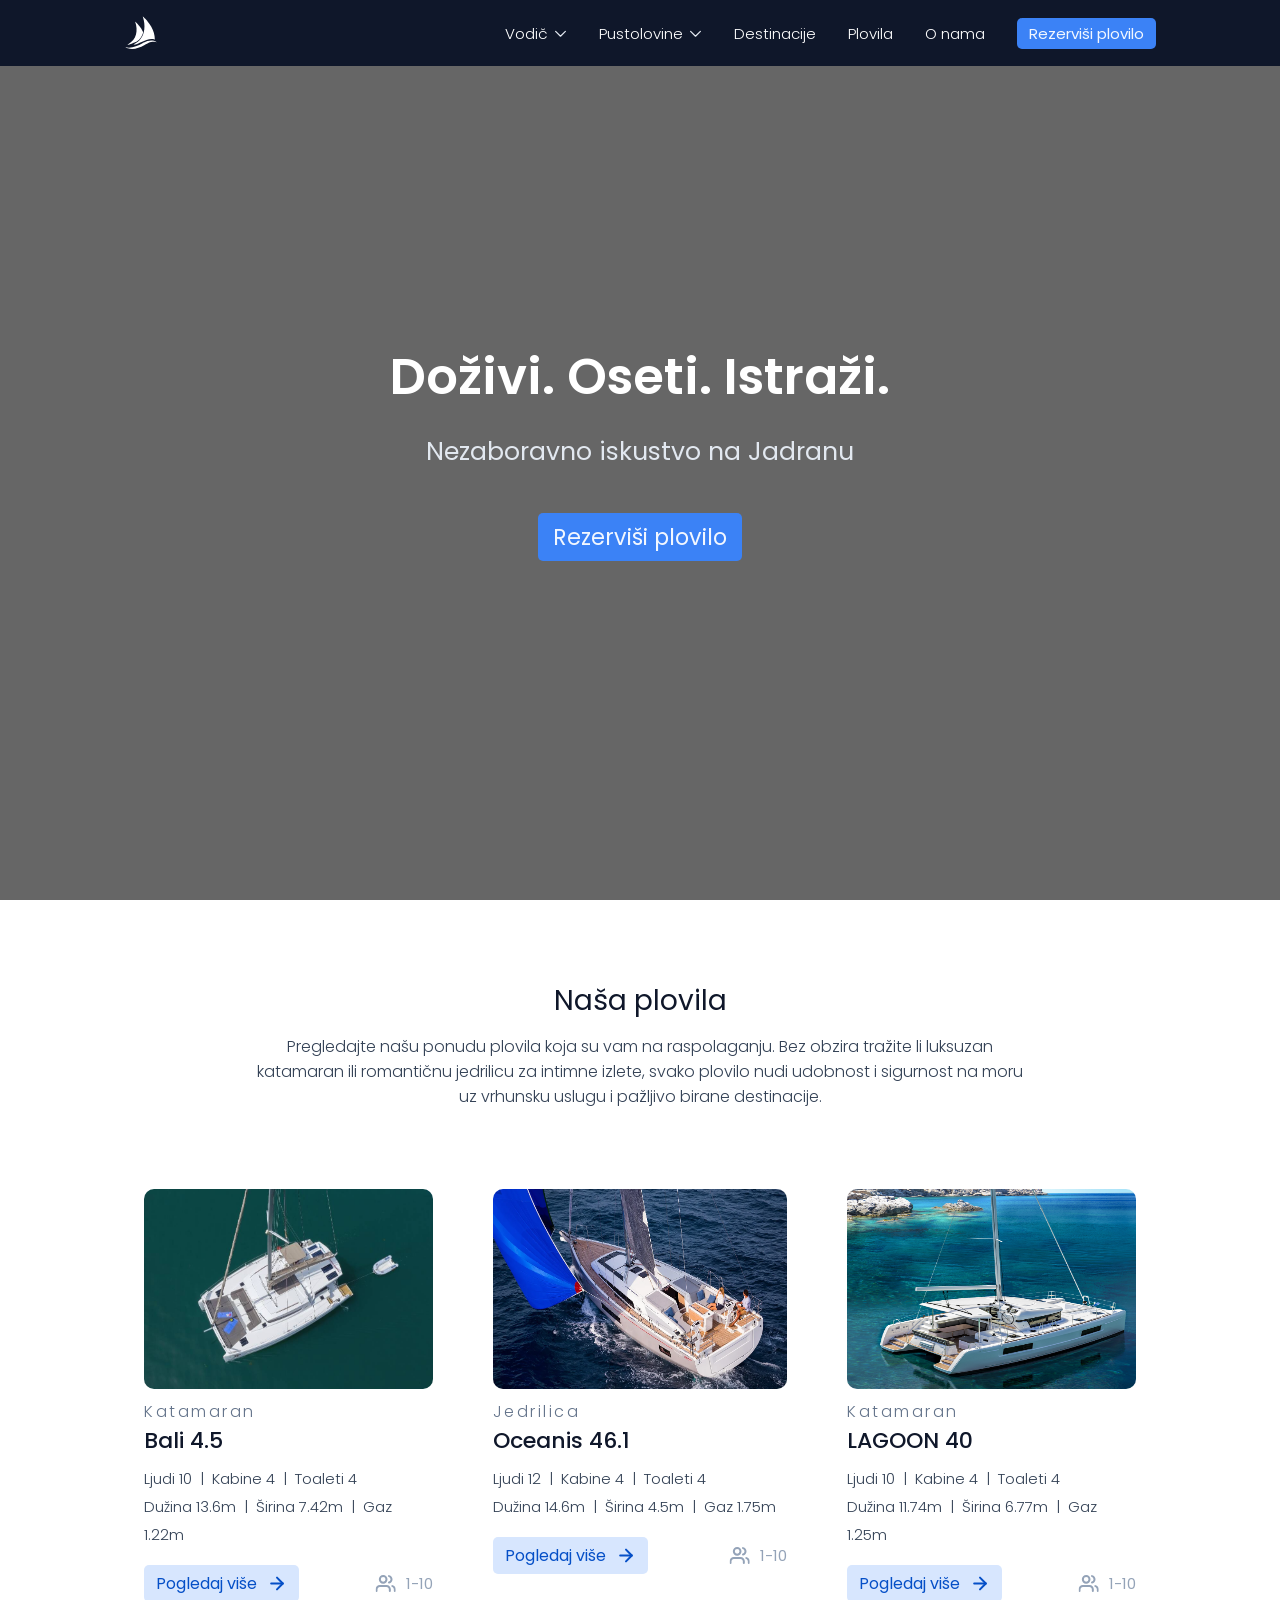
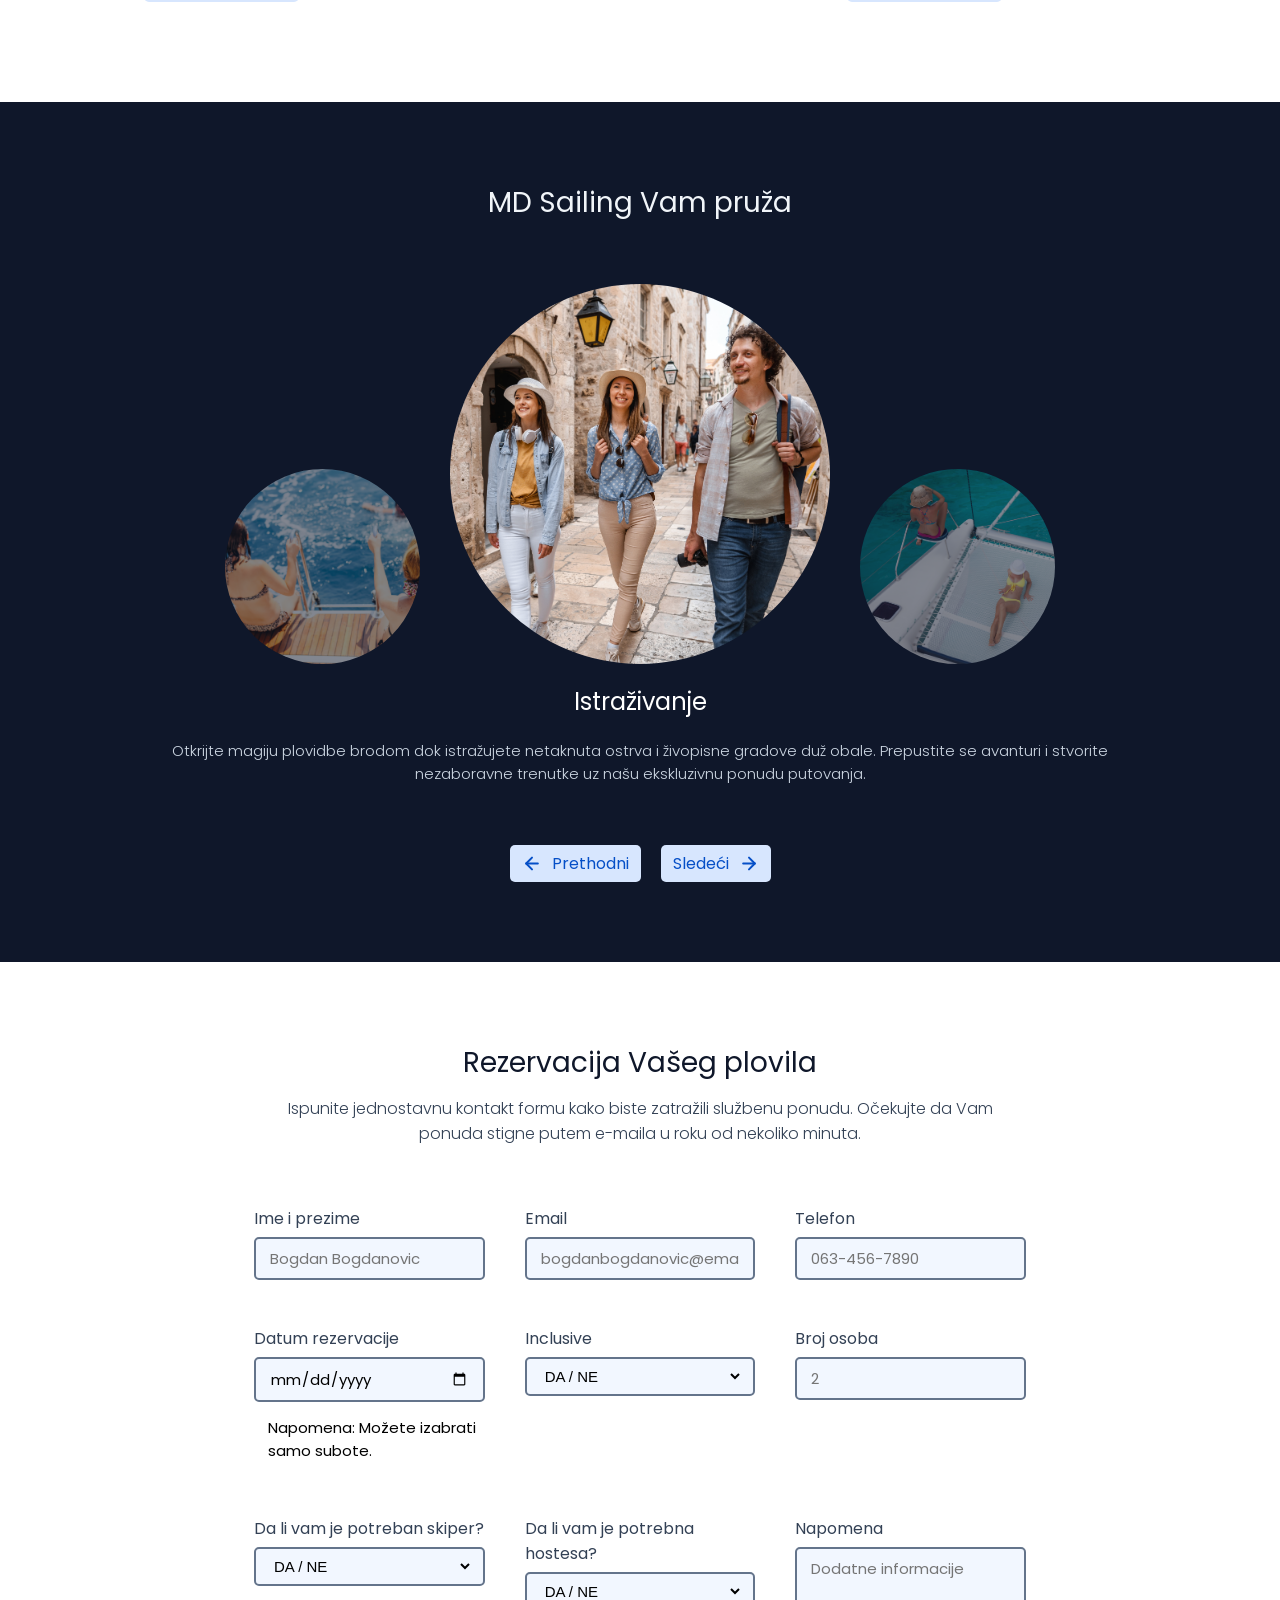
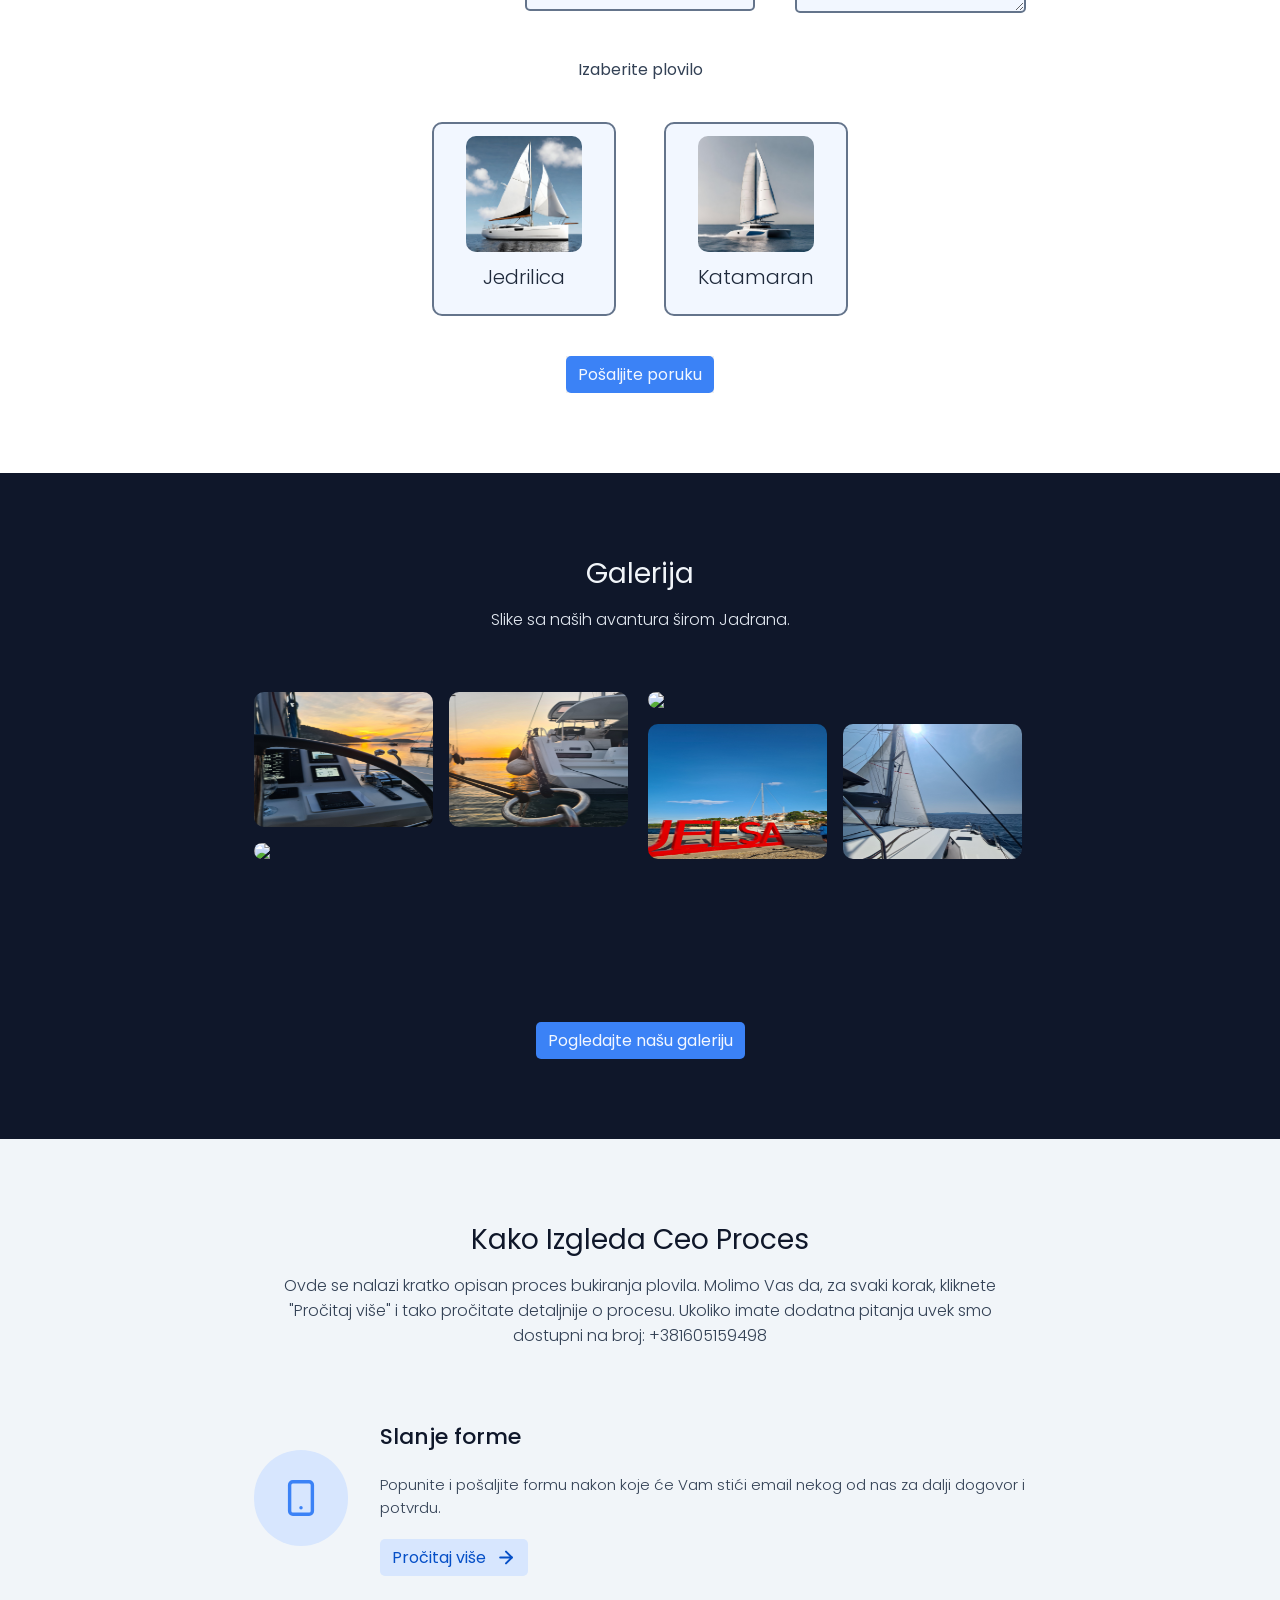
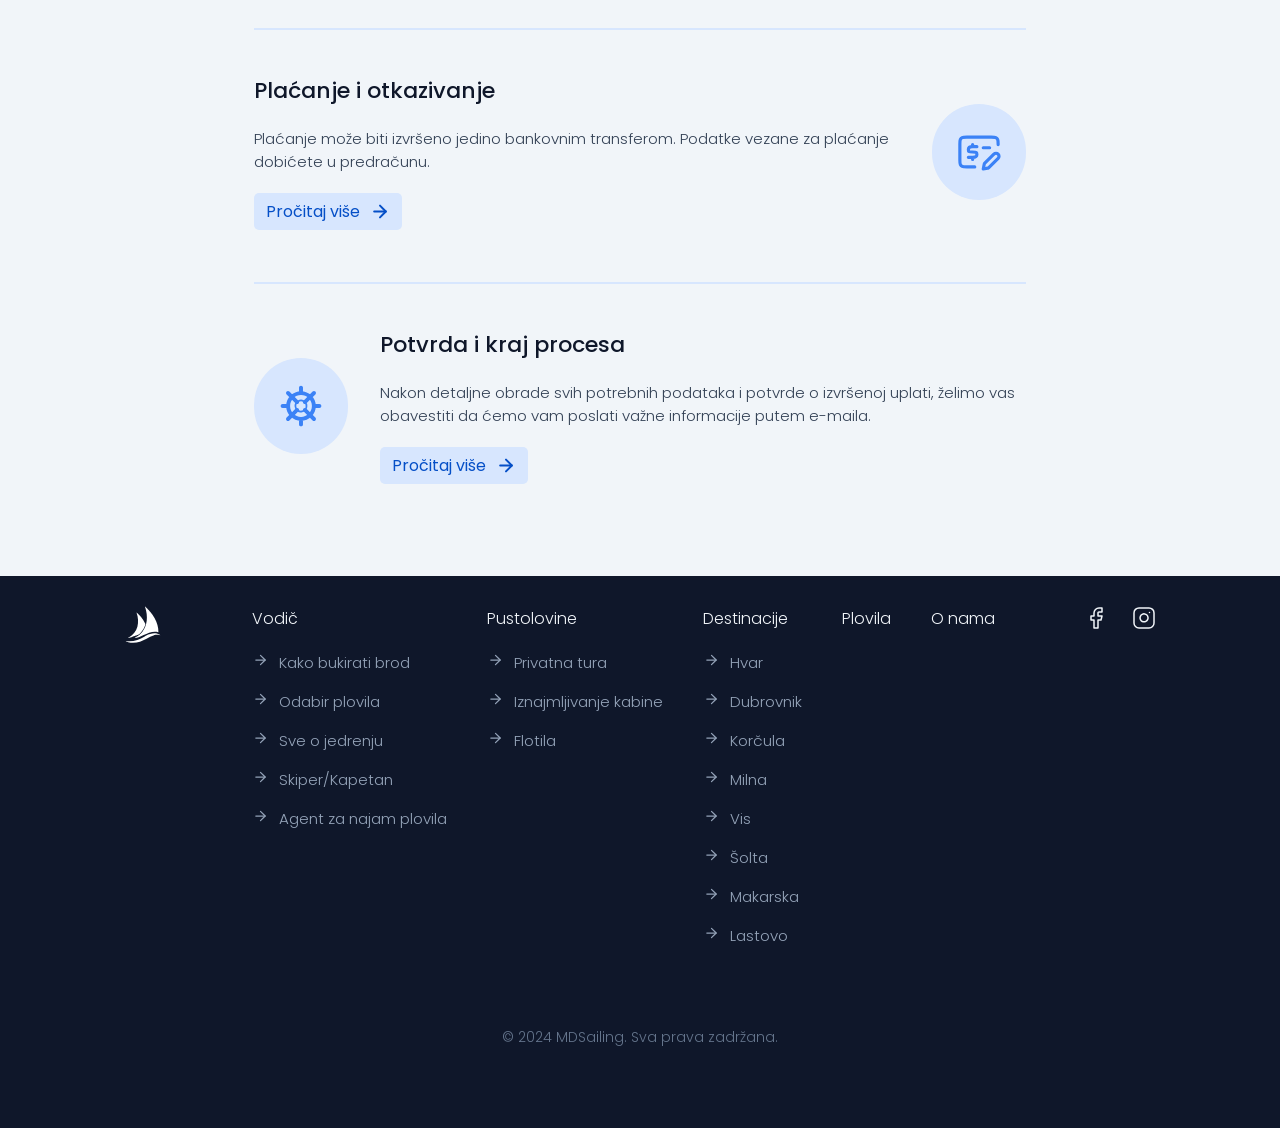
==== commit 96e99102: "Updated Gallery, O nama and bug fixes" ====
--- a/index.html
+++ b/index.html
@@ -184,7 +184,7 @@
                         <p class="section-plovila__card__heading" >Bali 4.5</p>
                     </div>
                     <p class="section-plovila__card__paragraph" >
-                        Ljudi 10 &nbsp|&nbsp Kabine 6 &nbsp|&nbsp Toaleti 4
+                        Ljudi 10 &nbsp|&nbsp Kabine 4 &nbsp|&nbsp Toaleti 4
                         <br>
                         Dužina 13.6m &nbsp|&nbsp Širina 7.42m &nbsp|&nbsp Gaz 1.22m
                     </p>
@@ -223,10 +223,10 @@
                 <div class="section-plovila__card__text">
                     <div class="section-plovila__card__title">
                         <p class="section-plovila__card__subheading" >Katamaran</p>
-                        <p class="section-plovila__card__heading" >Lagoon 40</p>
+                        <p class="section-plovila__card__heading" >LAGOON 40</p>
                     </div>
                     <p class="section-plovila__card__paragraph" >
-                        Ljudi 10 &nbsp|&nbsp Kabine 6 &nbsp|&nbsp Toaleti 4
+                        Ljudi 10 &nbsp|&nbsp Kabine 4 &nbsp|&nbsp Toaleti 4
                         <br>
                         Dužina 11.74m &nbsp|&nbsp Širina 6.77m &nbsp|&nbsp Gaz 1.25m
                     </p>
@@ -268,7 +268,7 @@
     </section>
     <section class="section section-form" id="sailing-form" >
         <div class="section__heading">
-            <h2 class="heading__h2 heading__h2__lightmode" >Forma za bukiranje plovila</h2>
+            <h2 class="heading__h2 heading__h2__lightmode" >Rezervacija Vašeg plovila</h2>
             <p class="paragraph__subheading-h2 paragraph__subheading-h2__lightmode" >Ispunite jednostavnu kontakt formu kako biste zatražili službenu ponudu. Očekujte da Vam ponuda stigne putem e-maila u roku od nekoliko minuta.</p>
         </div>
         <form class="section-form__body" >
@@ -383,20 +383,20 @@
         <div class="section-gallery__gallery">
             <div class="section-gallery__gallery__column">
                 <div class="section-gallery__gallery__row">
-                    <img class="section-gallery__gallery__image-2" src="./assets/images/gallery-image-1.png" />
-                    <img class="section-gallery__gallery__image-2" src="./assets/images/gallery-image-2.png" />
+                    <img class="section-gallery__gallery__image-2" src="./assets/images/galerija/20230604_201346.jpg" />
+                    <img class="section-gallery__gallery__image-2" src="./assets/images/galerija/20230713_201706.jpg" />
                 </div>
                 <div class="section-gallery__gallery__row-large">
-                    <img class="section-gallery__gallery__image" src="./assets/images/gallery-image-3.png" />
+                    <img class="section-gallery__gallery__image" src="./assets/images/galerija/20230719_173521.jpg" />
                 </div>
             </div>
             <div class="section-gallery__gallery__column">
                 <div class="section-gallery__gallery__row-large">
-                    <img class="section-gallery__gallery__image" src="./assets/images/gallery-image-4.png" />
+                    <img class="section-gallery__gallery__image" src="./assets/images/galerija/20230608_102703.jpg" />
                 </div>
                 <div class="section-gallery__gallery__row">
-                    <img class="section-gallery__gallery__image-2" src="./assets/images/gallery-image-5.png" />
-                    <img class="section-gallery__gallery__image-2" src="./assets/images/gallery-image-6.png" />
+                    <img class="section-gallery__gallery__image-2" src="./assets/images/galerija/20230924_172306.jpg" />
+                    <img class="section-gallery__gallery__image-2" src="./assets/images/galerija/20230618_124436.jpg" />
                 </div>
             </div>
         </div>
@@ -407,7 +407,7 @@
     <section class="section section-proces" >
         <div class="section__heading">
             <h2 class="heading__h2 heading__h2__lightmode" > Kako Izgleda Ceo Proces </h2>
-            <p class="paragraph__subheading-h2 paragraph__subheading-h2__lightmode" >Ovde se nalazi kratko opisan proces bukiranja plovila. Molimo Vas da, za svaki korak, kliknete "Pročitaj više" i tako pročitate detaljnije o procesu. Ukoliko imate dodatna pitanja uvek smo dostupni na broj: 063 445 738</p>
+            <p class="paragraph__subheading-h2 paragraph__subheading-h2__lightmode" >Ovde se nalazi kratko opisan proces bukiranja plovila. Molimo Vas da, za svaki korak, kliknete "Pročitaj više" i tako pročitate detaljnije o procesu. Ukoliko imate dodatna pitanja uvek smo dostupni na broj: +381605159498</p>
         </div>
         <div class="section-proces__cards">
             <article class="section-proces__card" >
--- a/style.css
+++ b/style.css
@@ -38,10 +38,6 @@
   font-family: "Poppins", sans-serif;
 }
 
-section {
-  overflow: hidden;
-}
-
 .CTA {
   cursor: pointer;
   border-radius: 5px;
@@ -985,7 +981,7 @@
 }
 .section-content__blog__show {
   transition: 0.5s ease-in-out;
-  max-height: 5000px;
+  max-height: 10000px;
   opacity: 1 !important;
   z-index: 10;
 }
@@ -996,7 +992,7 @@
 }
 .section-content__blog__show * {
   transition: max-height 0.5s ease-in-out;
-  max-height: 6000px;
+  max-height: 10000px;
 }
 @media (min-width: 1600px) or (min-height: 899px) {
   .section-content__blog > :not(:last-child) {
@@ -2408,6 +2404,7 @@
   flex-direction: column;
   align-items: center;
   cursor: pointer;
+  width: 20%;
 }
 @media (min-width: 1600px) or (min-height: 899px) {
   .section-form__radio-body {
@@ -2424,7 +2421,7 @@
     border: 2px solid #64748b;
     width: -moz-fit-content;
     width: fit-content;
-    width: 20%;
+    width: 25%;
   }
   .section-form__radio-body > :not(:last-child) {
     margin-bottom: 10px;
@@ -2433,7 +2430,7 @@
 @media (max-width: 650px) {
   .section-form__radio-body {
     padding: 16px 32px;
-    width: 50%;
+    width: 65%;
   }
 }
 .section-form__radio-body__selected {
@@ -3376,4 +3373,8 @@
   font-size: 1.2rem;
   text-align: center;
   margin-top: 12px;
+}
+
+#sailling-form {
+  overflow: hidden;
 }/*# sourceMappingURL=style.css.map */
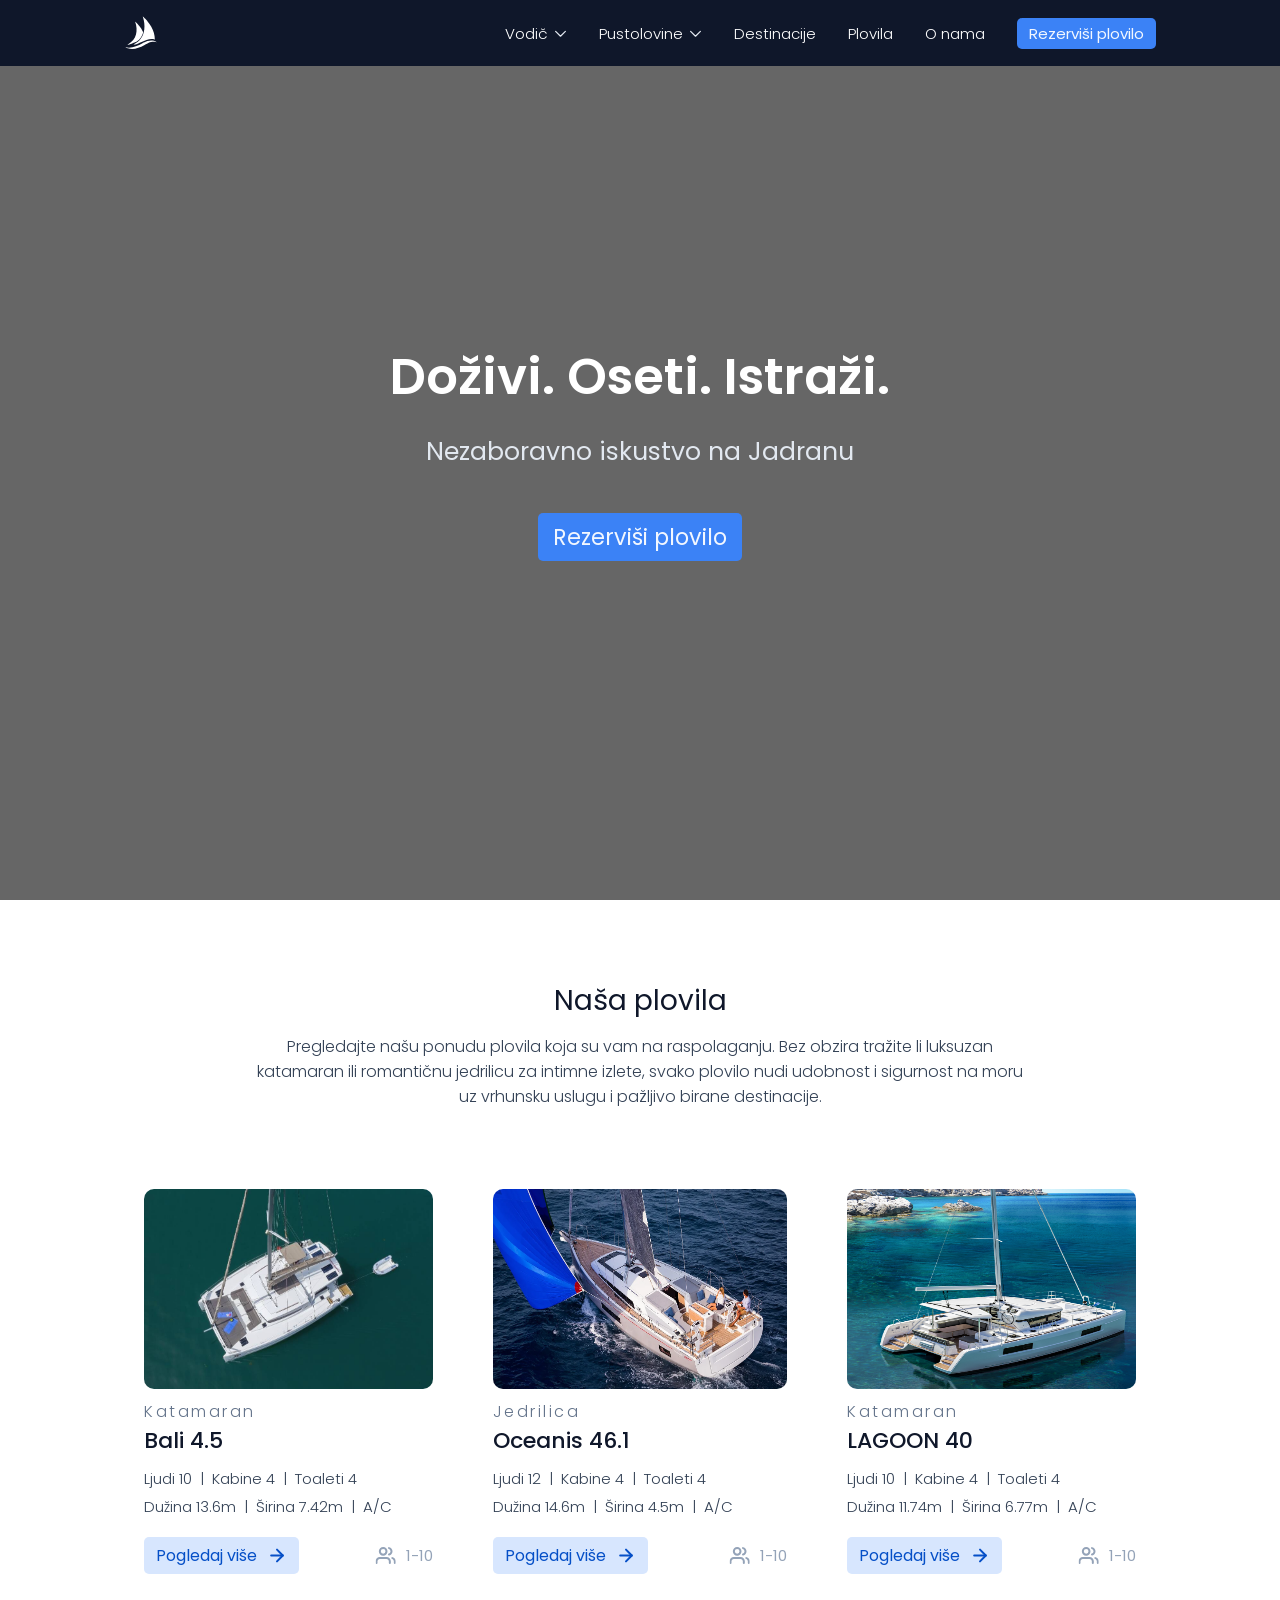
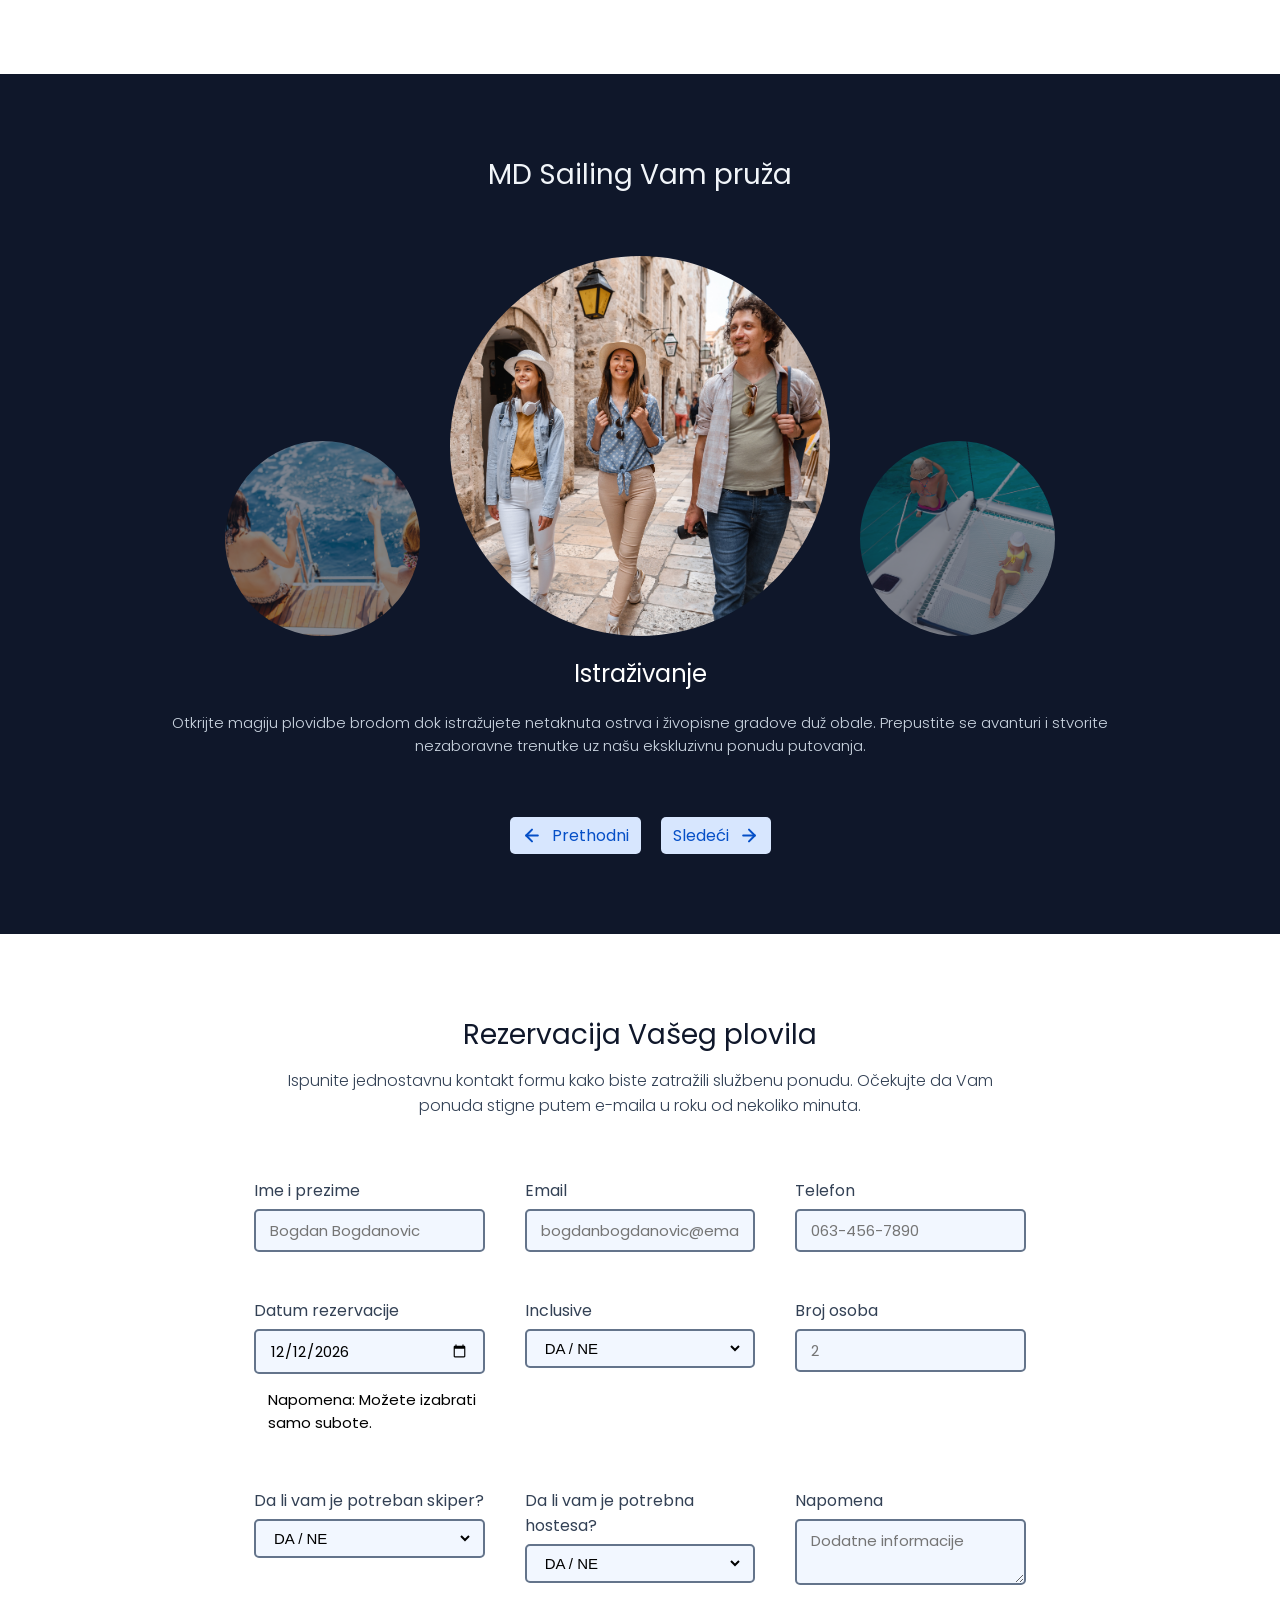
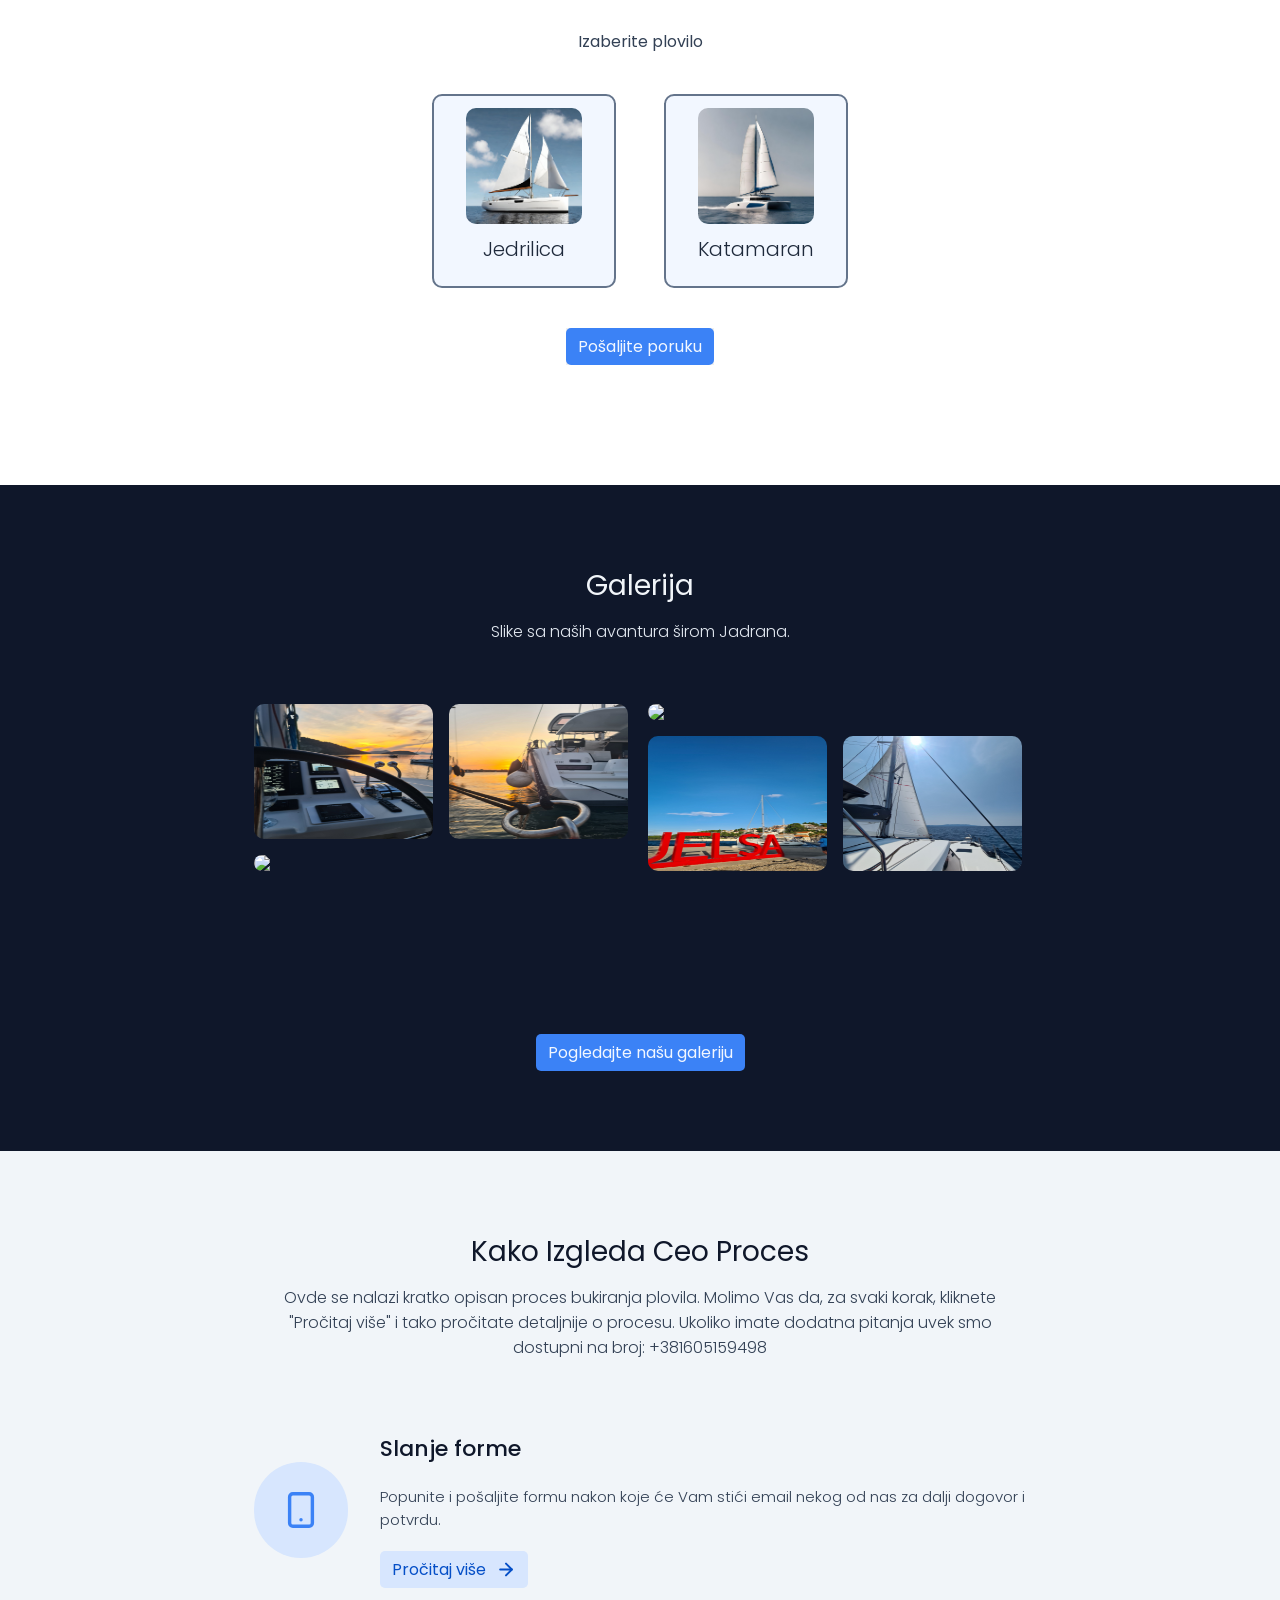
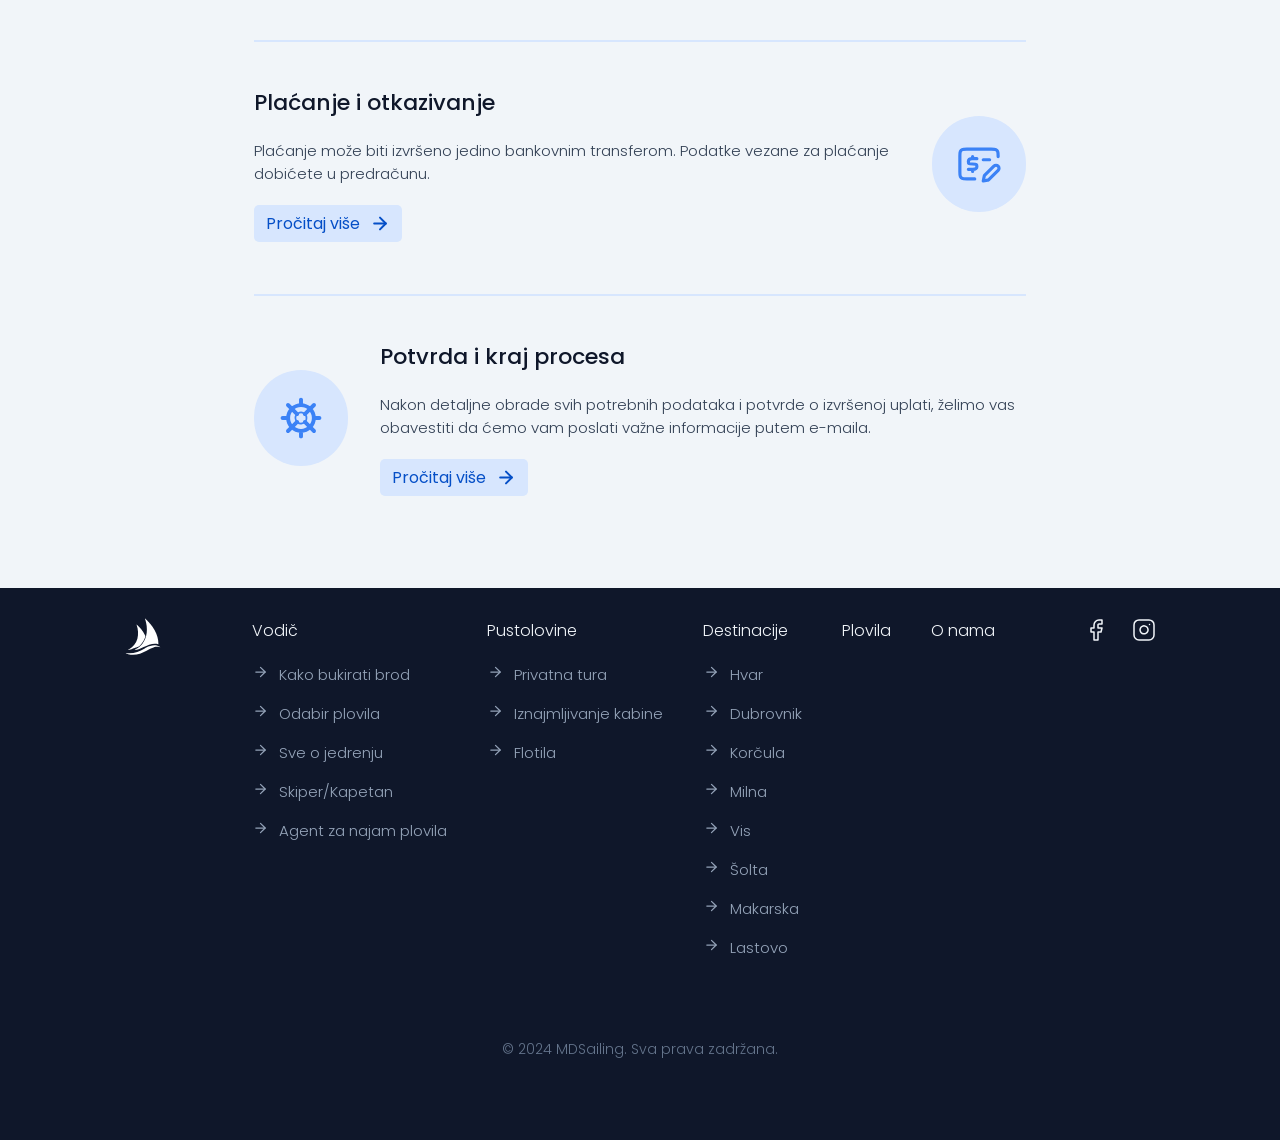
==== commit da5d5018: "Final 1" ====
--- a/index.html
+++ b/index.html
@@ -15,7 +15,7 @@
 <body>
     <header class="header">
         <nav class="header__nav">
-            <a class="header__logo-link" href="/index.html" >
+            <a class="header__logo-link" href="/index" >
                 <img class="header__logo" src="./assets/svgs/logo-temp.svg" alt="logo" />
             </a>
             <ul class="header__list">
@@ -47,7 +47,7 @@
                     </a>
                 </li>
                 <li class="header__item">
-                    <a href="/index.html#sailing-form" class="CTA CTA__default CTA__primary">
+                    <a href="/index#sailing-form" class="CTA CTA__default CTA__primary">
                         Rezerviši plovilo
                     </a>
                 </li>
@@ -63,23 +63,23 @@
                     <img class="header__item__arrow" id="vodic-hamburger-arrow" src="./assets/svgs/arrow-down.svg" alt="strelica na dole" />
                 </li>
                 <menu class="header__vodic-hamburger-menu" id="vodic-hamburger-menu" >
-                    <a class="header__vodic-hamburger-menu__item" href="/vodic.html#link-1" >
+                    <a class="header__vodic-hamburger-menu__item" href="/vodic#link-1" >
                         <img class="header__vodic-hamburger-menu__icon" src="./assets/svgs/footer-sublink-arrow.svg" />
                         <p class="header__vodic-hamburger-menu__text" >Kako bukirati brod</p>
                     </a>
-                    <a class="header__vodic-hamburger-menu__item" href="/vodic.html#link-2" >
+                    <a class="header__vodic-hamburger-menu__item" href="/vodic#link-2" >
                         <img class="header__vodic-hamburger-menu__icon" src="./assets/svgs/footer-sublink-arrow.svg" />
                         <p class="header__vodic-hamburger-menu__text" >Sve o jedrenju</p>
                     </a>
-                    <a class="header__vodic-hamburger-menu__item" href="/vodic.html#link-3" >
+                    <a class="header__vodic-hamburger-menu__item" href="/vodic#link-3" >
                         <img class="header__vodic-hamburger-menu__icon" src="./assets/svgs/footer-sublink-arrow.svg" />
                         <p class="header__vodic-hamburger-menu__text" >Odabir plovila</p>
                     </a>
-                    <a class="header__vodic-hamburger-menu__item" href="/vodic.html#link-4" >
+                    <a class="header__vodic-hamburger-menu__item" href="/vodic#link-4" >
                         <img class="header__vodic-hamburger-menu__icon" src="./assets/svgs/footer-sublink-arrow.svg" />
                         <p class="header__vodic-hamburger-menu__text" >Skiper / Kapetan</p>
                     </a>
-                    <a class="header__vodic-hamburger-menu__item" href="/vodic.html#link-5" >
+                    <a class="header__vodic-hamburger-menu__item" href="/vodic#link-5" >
                         <img class="header__vodic-hamburger-menu__icon" src="./assets/svgs/footer-sublink-arrow.svg" />
                         <p class="header__vodic-hamburger-menu__text" >Agent za najam plovila</p>
                     </a>
@@ -90,15 +90,15 @@
                     <img class="header__item__arrow" id="pustolovine-hamburger-arrow" src="./assets/svgs/arrow-down.svg" alt="strelica na dole" />
                 </li>
                 <menu class="header__pustolovine-hamburger-menu" id="pustolovine-hamburger-menu" >
-                    <a class="header__pustolovine-hamburger-menu__item" href="/pustolovine.html#link-1" >
+                    <a class="header__pustolovine-hamburger-menu__item" href="/pustolovine#link-1" >
                         <img class="header__pustolovine-hamburger-menu__icon" src="./assets/svgs/footer-sublink-arrow.svg" />
                         <p class="header__pustolovine-hamburger-menu__text" >Privatna tura</p>
                     </a>
-                    <a class="header__pustolovine-hamburger-menu__item" href="/pustolovine.html#link-2" >
+                    <a class="header__pustolovine-hamburger-menu__item" href="/pustolovine#link-2" >
                         <img class="header__pustolovine-hamburger-menu__icon" src="./assets/svgs/footer-sublink-arrow.svg" />
                         <p class="header__pustolovine-hamburger-menu__text" >Iznajmljivanje kabine</p>
                     </a>
-                    <a class="header__pustolovine-hamburger-menu__item" href="/pustolovine.html#link-3" >
+                    <a class="header__pustolovine-hamburger-menu__item" href="/pustolovine#link-3" >
                         <img class="header__pustolovine-hamburger-menu__icon" src="./assets/svgs/footer-sublink-arrow.svg" />
                         <p class="header__pustolovine-hamburger-menu__text" >Flotila</p>
                     </a>
@@ -116,44 +116,44 @@
                     </a>
                 </li>
                 <li class="header__menu__item">
-                    <a href="/index.html#sailing-form" class="CTA CTA__small CTA__primary">
+                    <a href="/index#sailing-form" class="CTA CTA__small CTA__primary">
                         Rezerviši plovilo
                     </a>
                 </li>
             </menu>
         </nav>
         <menu class="header__vodic-menu" id="vodic-menu">
-            <a class="header__vodic-menu__item" href="/vodic.html#link-1" >
+            <a class="header__vodic-menu__item" href="/vodic#link-1" >
                 <img class="header__vodic-menu__icon" src="./assets/svgs/vodic-icon-1.svg" />
                 <p class="header__vodic-menu__text" >Kako bukirati brod</p>
             </a>
-            <a class="header__vodic-menu__item" href="/vodic.html#link-2" >
+            <a class="header__vodic-menu__item" href="/vodic#link-2" >
                 <img class="header__vodic-menu__icon" src="./assets/svgs/vodic-icon-2.svg" />
                 <p class="header__vodic-menu__text" >Odabir plovila</p>
             </a>
-            <a class="header__vodic-menu__item" href="/vodic.html#link-3" >
+            <a class="header__vodic-menu__item" href="/vodic#link-3" >
                 <img class="header__vodic-menu__icon" src="./assets/svgs/vodic-icon-3.svg" />
                 <p class="header__vodic-menu__text" >Sve o jedrenju</p>
             </a>
-            <a class="header__vodic-menu__item" href="/vodic.html#link-4" >
+            <a class="header__vodic-menu__item" href="/vodic#link-4" >
                 <img class="header__vodic-menu__icon" src="./assets/svgs/vodic-icon-4.svg" />
                 <p class="header__vodic-menu__text" >Skiper / Kapetan</p>
             </a>
-            <a class="header__vodic-menu__item" href="/vodic.html#link-5" >
+            <a class="header__vodic-menu__item" href="/vodic#link-5" >
                 <img class="header__vodic-menu__icon" src="./assets/svgs/vodic-icon-5.svg" />
                 <p class="header__vodic-menu__text" >Agent za najam plovila</p>
             </a>
         </menu>
         <menu class="header__pustolovine-menu" id="pustolovine-menu">
-            <a class="header__pustolovine-menu__item" href="/pustolovine.html#link-1" >
+            <a class="header__pustolovine-menu__item" href="/pustolovine#link-1" >
                 <img class="header__pustolovine-menu__icon" src="./assets/svgs/pustolovina-icon-1.svg" />
                 <p class="header__pustolovine-menu__text" >Privatna tura</p>
             </a>
-            <a class="header__pustolovine-menu__item" href="/pustolovine.html#link-2" >
+            <a class="header__pustolovine-menu__item" href="/pustolovine#link-2" >
                 <img class="header__pustolovine-menu__icon" src="./assets/svgs/pustolovina-icon-2.svg" />
                 <p class="header__pustolovine-menu__text" >Iznajmljivanje kabine</p>
             </a>
-            <a class="header__pustolovine-menu__item" href="/pustolovine.html#link-3" >
+            <a class="header__pustolovine-menu__item" href="/pustolovine#link-3" >
                 <img class="header__pustolovine-menu__icon" src="./assets/svgs/pustolovina-icon-3.svg" />
                 <p class="header__pustolovine-menu__text" >Flotila</p>
             </a>
@@ -168,7 +168,7 @@
             <h1 class="heading__h1 section-hero__text__heading" > Doživi. Oseti. Istraži. </h1>
             <p class="paragraph__subheading-h1 paragraph__subheading-h1__lightmode section-hero__text__subheading" > Nezaboravno iskustvo na Jadranu </p>
         </div>
-        <a class="CTA CTA__default CTA__primary" id="home-CTA" href="/index.html#sailing-form" >Rezerviši plovilo</a>
+        <a class="CTA CTA__default CTA__primary" id="home-CTA" href="/index#sailing-form" >Rezerviši plovilo</a>
     </section>
     <section class="section section-plovila" >
         <div class="section__heading">
@@ -186,11 +186,11 @@
                     <p class="section-plovila__card__paragraph" >
                         Ljudi 10 &nbsp|&nbsp Kabine 4 &nbsp|&nbsp Toaleti 4
                         <br>
-                        Dužina 13.6m &nbsp|&nbsp Širina 7.42m &nbsp|&nbsp Gaz 1.22m
+                        Dužina 13.6m &nbsp|&nbsp Širina 7.42m &nbsp|&nbsp A/C
                     </p>
                 </div>
                 <div class="section-plovila__card__actions">
-                    <a class="CTA CTA__small CTA__secondary" href="./plovila.html">Pogledaj više <img class="CTA__icon" src="./assets/svgs/arrow-right-secondary.svg" /></a>
+                    <a class="CTA CTA__small CTA__secondary" href="./plovila">Pogledaj više <img class="CTA__icon" src="./assets/svgs/arrow-right-secondary.svg" /></a>
                     <div class="section-plovila__card__info">
                         <img class="section-plovila__card__info__icon" src="./assets/svgs/users.svg" />
                         <p class="section-plovila__card__info__text" >  1-10 </p>
@@ -207,11 +207,11 @@
                     <p class="section-plovila__card__paragraph" >
                         Ljudi 12 &nbsp|&nbsp Kabine 4 &nbsp|&nbsp Toaleti 4
                         <br>
-                        Dužina 14.6m &nbsp|&nbsp Širina 4.5m &nbsp|&nbsp Gaz 1.75m
+                        Dužina 14.6m &nbsp|&nbsp Širina 4.5m &nbsp|&nbsp A/C
                     </p>
                 </div>
                 <div class="section-plovila__card__actions">
-                    <a class="CTA CTA__small CTA__secondary" href="./plovila.html">Pogledaj više <img class="CTA__icon" src="./assets/svgs/arrow-right-secondary.svg" /></a>
+                    <a class="CTA CTA__small CTA__secondary" href="./plovila">Pogledaj više <img class="CTA__icon" src="./assets/svgs/arrow-right-secondary.svg" /></a>
                     <div class="section-plovila__card__info">
                         <img class="section-plovila__card__info__icon" src="./assets/svgs/users.svg" />
                         <p class="section-plovila__card__info__text" > 1-10 </p>
@@ -228,11 +228,11 @@
                     <p class="section-plovila__card__paragraph" >
                         Ljudi 10 &nbsp|&nbsp Kabine 4 &nbsp|&nbsp Toaleti 4
                         <br>
-                        Dužina 11.74m &nbsp|&nbsp Širina 6.77m &nbsp|&nbsp Gaz 1.25m
+                        Dužina 11.74m &nbsp|&nbsp Širina 6.77m &nbsp|&nbsp A/C
                     </p>
                 </div>
                 <div class="section-plovila__card__actions">
-                    <a class="CTA CTA__small CTA__secondary" href="./plovila.html">Pogledaj više <img class="CTA__icon" src="./assets/svgs/arrow-right-secondary.svg" /></a>
+                    <a class="CTA CTA__small CTA__secondary" href="./plovila">Pogledaj više <img class="CTA__icon" src="./assets/svgs/arrow-right-secondary.svg" /></a>
                     <div class="section-plovila__card__info">
                         <img class="section-plovila__card__info__icon" src="./assets/svgs/users.svg" />
                         <p class="section-plovila__card__info__text" > 1-10 </p>
@@ -271,7 +271,7 @@
             <h2 class="heading__h2 heading__h2__lightmode" >Rezervacija Vašeg plovila</h2>
             <p class="paragraph__subheading-h2 paragraph__subheading-h2__lightmode" >Ispunite jednostavnu kontakt formu kako biste zatražili službenu ponudu. Očekujte da Vam ponuda stigne putem e-maila u roku od nekoliko minuta.</p>
         </div>
-        <form class="section-form__body" >
+        <form class="section-form__body" id="reservation-form">
             <div class="section-form__row">
                 <div class="section-form__input-section">
                     <p class="section-form__input-title">Ime i prezime</p>
@@ -320,7 +320,7 @@
                     <div class="section-form__input-body">
                         <input class="section-form__input" name="people" placeholder="2" />
                     </div>
-                    <p class="section-form__input-warning">Morate da upišete broj osoba od 1 do 6!</p>
+                    <p class="section-form__input-warning">Morate da upišete broj osoba od 1 do 10!</p>
                 </div>
             </div>
             <div class="section-form__row">
@@ -373,6 +373,8 @@
                     Pošaljite poruku
                 </a>
             </button>
+            <div id="reservation-success-msg">Uspešno ste poslali upit. Očekujte odgovor u što kraćem roku.</div>
+            <div id="reservation-fail-msg">Forma se nije uspešno poslala. Pokušajte malo kasnije.</div>
         </form>
     </section>
     <section class="section section-gallery" >
@@ -400,7 +402,7 @@
                 </div>
             </div>
         </div>
-        <a href="/galerija.html" class="CTA CTA__small CTA__primary">
+        <a href="/galerija" class="CTA CTA__small CTA__primary">
             Pogledajte našu galeriju
         </a>
     </section>
@@ -417,7 +419,7 @@
                 <div class="section-proces__card__content">
                     <p class="section-proces__card__heading">Slanje forme</p>
                     <p class="section-proces__card__paragraph" >Popunite i pošaljite formu nakon koje će Vam stići email nekog od nas za dalji dogovor i potvrdu.</p>
-                    <a class="CTA CTA__small CTA__secondary" href="./vodic.html#blog-1">Pročitaj više <img class="CTA__icon" src="./assets/svgs/arrow-right-secondary.svg" /></a>
+                    <a class="CTA CTA__small CTA__secondary" href="./vodic#blog-1">Pročitaj više <img class="CTA__icon" src="./assets/svgs/arrow-right-secondary.svg" /></a>
                 </div>
             </article>
             <hr class="seperator" >
@@ -425,7 +427,7 @@
                 <div class="section-proces__card__content">
                     <p class="section-proces__card__heading">Plaćanje i otkazivanje</p>
                     <p class="section-proces__card__paragraph" >Plaćanje može biti izvršeno jedino bankovnim transferom. Podatke vezane za plaćanje dobićete u predračunu.</p>
-                    <a class="CTA CTA__small CTA__secondary" href="./vodic.html#blog-1">Pročitaj više <img class="CTA__icon" src="./assets/svgs/arrow-right-secondary.svg" /></a>
+                    <a class="CTA CTA__small CTA__secondary" href="./vodic#blog-1">Pročitaj više <img class="CTA__icon" src="./assets/svgs/arrow-right-secondary.svg" /></a>
                 </div>
                 <div class="section-proces__card__body">
                     <img class="section-proces__card__icon" style="width: 52px; height: 52px;" src="./assets/svgs/process-icon-2.svg" alt="slika novcanice" />
@@ -441,7 +443,7 @@
                     <p class="section-proces__card__paragraph" >Nakon detaljne obrade svih potrebnih podataka i potvrde o izvršenoj uplati, želimo vas obavestiti da ćemo vam poslati važne informacije putem e-maila.
 
                     </p>
-                    <a class="CTA CTA__small CTA__secondary" href="./vodic.html#blog-1" >Pročitaj više <img class="CTA__icon" src="./assets/svgs/arrow-right-secondary.svg" /></a>
+                    <a class="CTA CTA__small CTA__secondary" href="./vodic#blog-1" >Pročitaj više <img class="CTA__icon" src="./assets/svgs/arrow-right-secondary.svg" /></a>
                 </div>
             </article>
         </div>
@@ -454,7 +456,7 @@
                     <a class="footer__mobile__social__link" >
                         <img class="footer__mobile__social__icon" src="./assets/svgs/social-icon-1.svg" />
                     </a>
-                    <a class="footer__mobile__social__link" >
+                    <a class="footer__mobile__social__link" href="https://www.instagram.com/mdsailing/" target="_blank">
                         <img class="footer__mobile__social__icon" src="./assets/svgs/social-icon-3.svg" />
                     </a>
                 </div>
@@ -467,23 +469,23 @@
                         <ul class="footer__sublinks" >
                             <li class="footer__sublink" >
                                 <img class="footer__sublink__arrow" src="./assets/svgs/footer-sublink-arrow.svg" />
-                                <a class="footer__sublink__anchor" href="/vodic.html#link-1" >Kako bukirati brod</a>
-                            </li>
-                            <li class="footer__sublink" >
-                                <img class="footer__sublink__arrow" src="./assets/svgs/footer-sublink-arrow.svg" />
-                                <a class="footer__sublink__anchor" href="/vodic.html#link-2" >Odabir plovila</a>
-                            </li>
-                            <li class="footer__sublink" >
-                                <img class="footer__sublink__arrow" src="./assets/svgs/footer-sublink-arrow.svg" />
-                                <a class="footer__sublink__anchor" href="/vodic.html#link-3" >Sve o jedrenju</a>
-                            </li>
-                            <li class="footer__sublink" >
-                                <img class="footer__sublink__arrow" src="./assets/svgs/footer-sublink-arrow.svg" />
-                                <a class="footer__sublink__anchor" href="/vodic.html#link-4" >Skiper/Kapetan</a>
-                            </li>
-                            <li class="footer__sublink" >
-                                <img class="footer__sublink__arrow" src="./assets/svgs/footer-sublink-arrow.svg" />
-                                <a class="footer__sublink__anchor" href="/vodic.html#link-5" >Agent za najam plovila</a>
+                                <a class="footer__sublink__anchor" href="/vodic#link-1" >Kako bukirati brod</a>
+                            </li>
+                            <li class="footer__sublink" >
+                                <img class="footer__sublink__arrow" src="./assets/svgs/footer-sublink-arrow.svg" />
+                                <a class="footer__sublink__anchor" href="/vodic#link-2" >Odabir plovila</a>
+                            </li>
+                            <li class="footer__sublink" >
+                                <img class="footer__sublink__arrow" src="./assets/svgs/footer-sublink-arrow.svg" />
+                                <a class="footer__sublink__anchor" href="/vodic#link-3" >Sve o jedrenju</a>
+                            </li>
+                            <li class="footer__sublink" >
+                                <img class="footer__sublink__arrow" src="./assets/svgs/footer-sublink-arrow.svg" />
+                                <a class="footer__sublink__anchor" href="/vodic#link-4" >Skiper/Kapetan</a>
+                            </li>
+                            <li class="footer__sublink" >
+                                <img class="footer__sublink__arrow" src="./assets/svgs/footer-sublink-arrow.svg" />
+                                <a class="footer__sublink__anchor" href="/vodic#link-5" >Agent za najam plovila</a>
                             </li>
                         </ul>
                     </li>
@@ -492,15 +494,15 @@
                         <ul class="footer__sublinks" >
                             <li class="footer__sublink" >
                                 <img class="footer__sublink__arrow" src="./assets/svgs/footer-sublink-arrow.svg" />
-                                <a class="footer__sublink__anchor" href="/pustolovine.html#link-1" >Privatna tura</a>
-                            </li>
-                            <li class="footer__sublink" >
-                                <img class="footer__sublink__arrow" src="./assets/svgs/footer-sublink-arrow.svg" />
-                                <a class="footer__sublink__anchor" href="/pustolovine.html#link-2" >Iznajmljivanje kabine</a>
-                            </li>
-                            <li class="footer__sublink" >
-                                <img class="footer__sublink__arrow" src="./assets/svgs/footer-sublink-arrow.svg" />
-                                <a class="footer__sublink__anchor" href="/pustolovine.html#link-3" >Flotila</a>
+                                <a class="footer__sublink__anchor" href="/pustolovine#link-1" >Privatna tura</a>
+                            </li>
+                            <li class="footer__sublink" >
+                                <img class="footer__sublink__arrow" src="./assets/svgs/footer-sublink-arrow.svg" />
+                                <a class="footer__sublink__anchor" href="/pustolovine#link-2" >Iznajmljivanje kabine</a>
+                            </li>
+                            <li class="footer__sublink" >
+                                <img class="footer__sublink__arrow" src="./assets/svgs/footer-sublink-arrow.svg" />
+                                <a class="footer__sublink__anchor" href="/pustolovine#link-3" >Flotila</a>
                             </li>
                         </ul>
                     </li>
@@ -511,35 +513,35 @@
                         <ul class="footer__sublinks" >
                             <li class="footer__sublink" >
                                 <img class="footer__sublink__arrow" src="./assets/svgs/footer-sublink-arrow.svg" />
-                                <a class="footer__sublink__anchor" href="/hvar.html">Hvar</a>
-                            </li>
-                            <li class="footer__sublink" >
-                                <img class="footer__sublink__arrow" src="./assets/svgs/footer-sublink-arrow.svg" />
-                                <a class="footer__sublink__anchor" href="/dubrovnik.html" >Dubrovnik</a>
-                            </li>
-                            <li class="footer__sublink" >
-                                <img class="footer__sublink__arrow" src="./assets/svgs/footer-sublink-arrow.svg" />
-                                <a class="footer__sublink__anchor" href="/korcula.html" >Korčula</a>
-                            </li>
-                            <li class="footer__sublink" >
-                                <img class="footer__sublink__arrow" src="./assets/svgs/footer-sublink-arrow.svg" />
-                                <a class="footer__sublink__anchor" href="/milna.html">Milna</a>
-                            </li>
-                            <li class="footer__sublink" >
-                                <img class="footer__sublink__arrow" src="./assets/svgs/footer-sublink-arrow.svg" />
-                                <a class="footer__sublink__anchor" href="/vis.html" >Vis</a>
-                            </li>
-                            <li class="footer__sublink" >
-                                <img class="footer__sublink__arrow" src="./assets/svgs/footer-sublink-arrow.svg" />
-                                <a class="footer__sublink__anchor" href="/solta.html" >Šolta</a>
-                            </li>
-                            <li class="footer__sublink" >
-                                <img class="footer__sublink__arrow" src="./assets/svgs/footer-sublink-arrow.svg" />
-                                <a class="footer__sublink__anchor" href="/makarska.html" >Makarska</a>
-                            </li>
-                            <li class="footer__sublink" >
-                                <img class="footer__sublink__arrow" src="./assets/svgs/footer-sublink-arrow.svg" />
-                                <a class="footer__sublink__anchor" href="/lastovo.html" >Lastovo</a>
+                                <a class="footer__sublink__anchor" href="/hvar">Hvar</a>
+                            </li>
+                            <li class="footer__sublink" >
+                                <img class="footer__sublink__arrow" src="./assets/svgs/footer-sublink-arrow.svg" />
+                                <a class="footer__sublink__anchor" href="/dubrovnik" >Dubrovnik</a>
+                            </li>
+                            <li class="footer__sublink" >
+                                <img class="footer__sublink__arrow" src="./assets/svgs/footer-sublink-arrow.svg" />
+                                <a class="footer__sublink__anchor" href="/korcula" >Korčula</a>
+                            </li>
+                            <li class="footer__sublink" >
+                                <img class="footer__sublink__arrow" src="./assets/svgs/footer-sublink-arrow.svg" />
+                                <a class="footer__sublink__anchor" href="/milna">Milna</a>
+                            </li>
+                            <li class="footer__sublink" >
+                                <img class="footer__sublink__arrow" src="./assets/svgs/footer-sublink-arrow.svg" />
+                                <a class="footer__sublink__anchor" href="/vis" >Vis</a>
+                            </li>
+                            <li class="footer__sublink" >
+                                <img class="footer__sublink__arrow" src="./assets/svgs/footer-sublink-arrow.svg" />
+                                <a class="footer__sublink__anchor" href="/solta" >Šolta</a>
+                            </li>
+                            <li class="footer__sublink" >
+                                <img class="footer__sublink__arrow" src="./assets/svgs/footer-sublink-arrow.svg" />
+                                <a class="footer__sublink__anchor" href="/makarska" >Makarska</a>
+                            </li>
+                            <li class="footer__sublink" >
+                                <img class="footer__sublink__arrow" src="./assets/svgs/footer-sublink-arrow.svg" />
+                                <a class="footer__sublink__anchor" href="/lastovo" >Lastovo</a>
                             </li>
                         </ul>
                     </li>
@@ -555,7 +557,7 @@
                 <a class="footer__social__link" >
                     <img class="footer__social__icon" src="./assets/svgs/social-icon-1.svg" />
                 </a>
-                <a class="footer__social__link" >
+                <a class="footer__social__link" href="https://www.instagram.com/mdsailing/" target="_blank">
                     <img class="footer__social__icon" src="./assets/svgs/social-icon-3.svg" />
                 </a>
             </div>
@@ -566,6 +568,7 @@
     </footer>
     <script src="https://smtpjs.com/v3/smtp.js">
     </script>
+ 
     <script src="./index.js" >
     </script>
     <script src="./form.js" >
--- a/style.css
+++ b/style.css
@@ -3375,6 +3375,26 @@
   margin-top: 12px;
 }
 
-#sailling-form {
+#sailing-form {
   overflow: hidden;
+}
+
+#reservation-success-msg {
+  font-family: "Poppins", sans-serif;
+  display: none;
+}
+
+#reservation-fail-msg {
+  font-family: "Poppins", sans-serif;
+  display: none;
+}
+
+#contact-success-msg {
+  font-family: "Poppins", sans-serif;
+  display: none;
+}
+
+#contact-fail-msg {
+  font-family: "Poppins", sans-serif;
+  display: none;
 }/*# sourceMappingURL=style.css.map */
